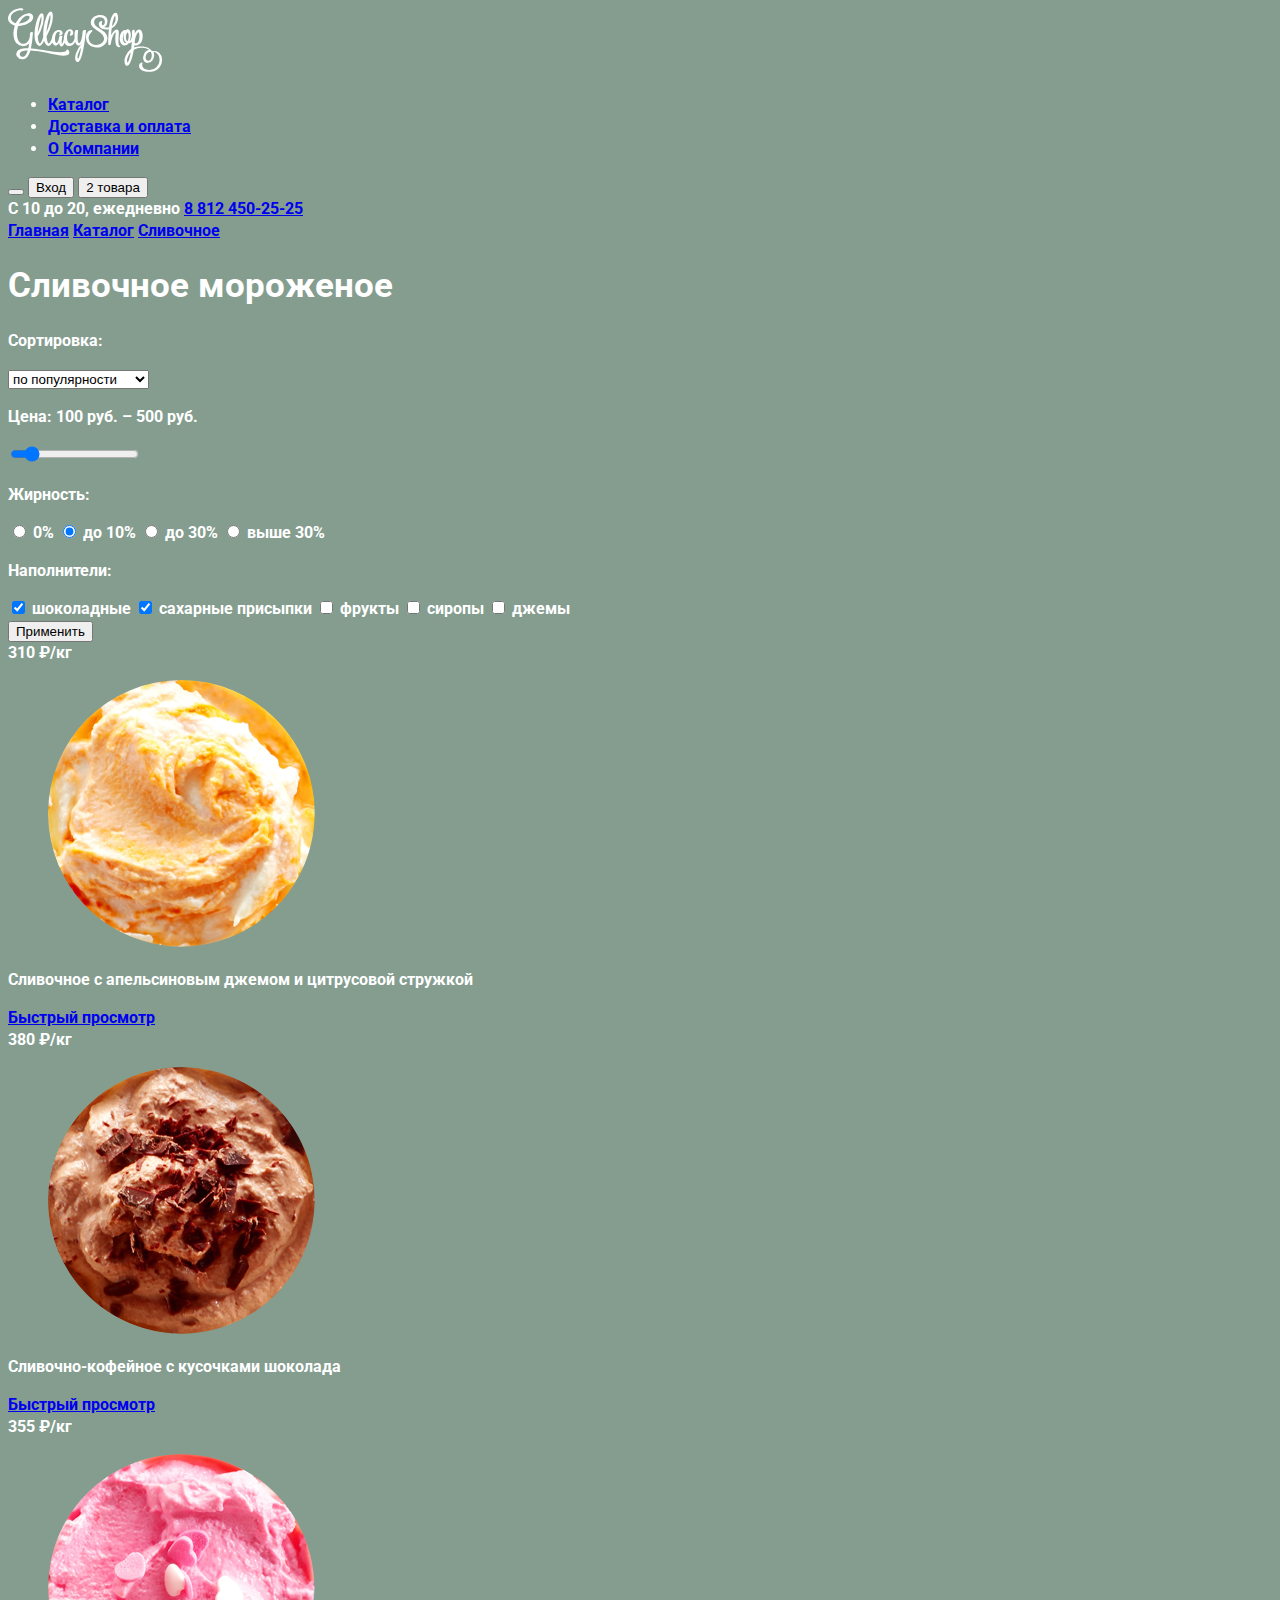
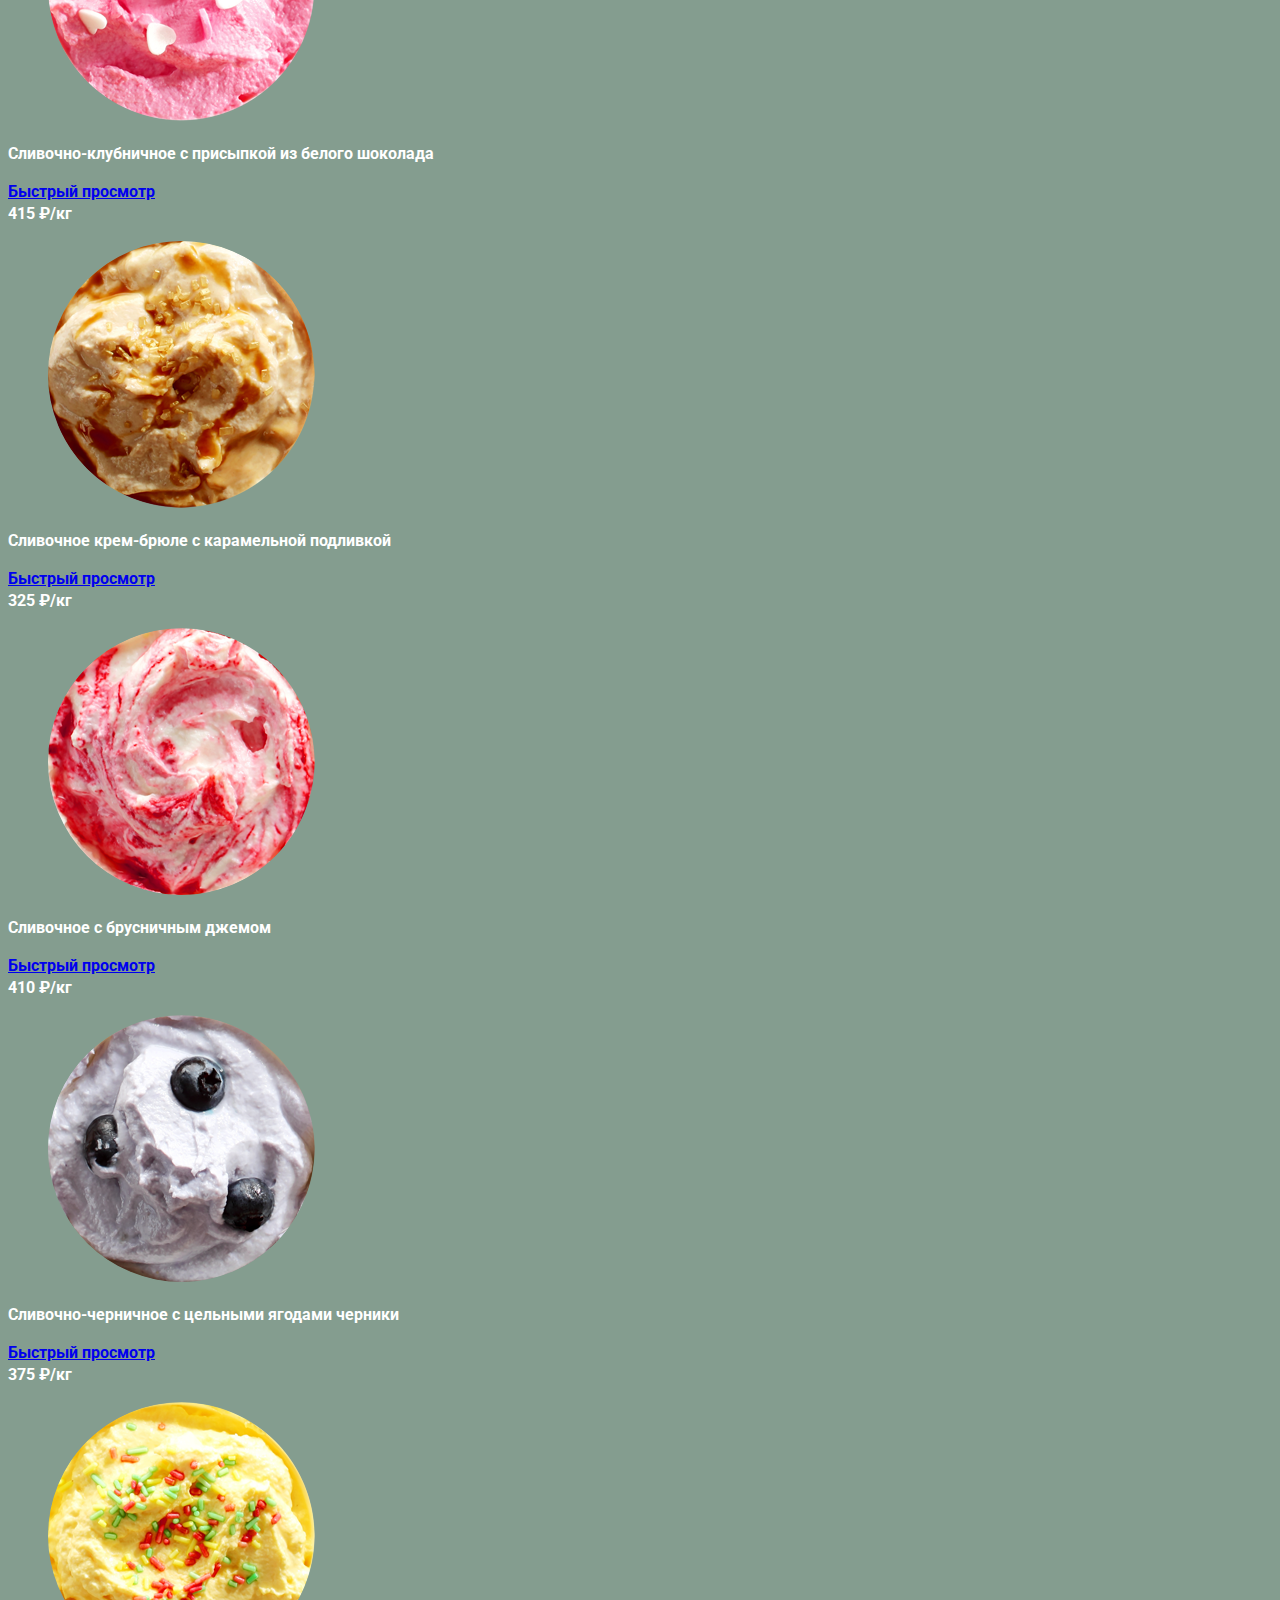
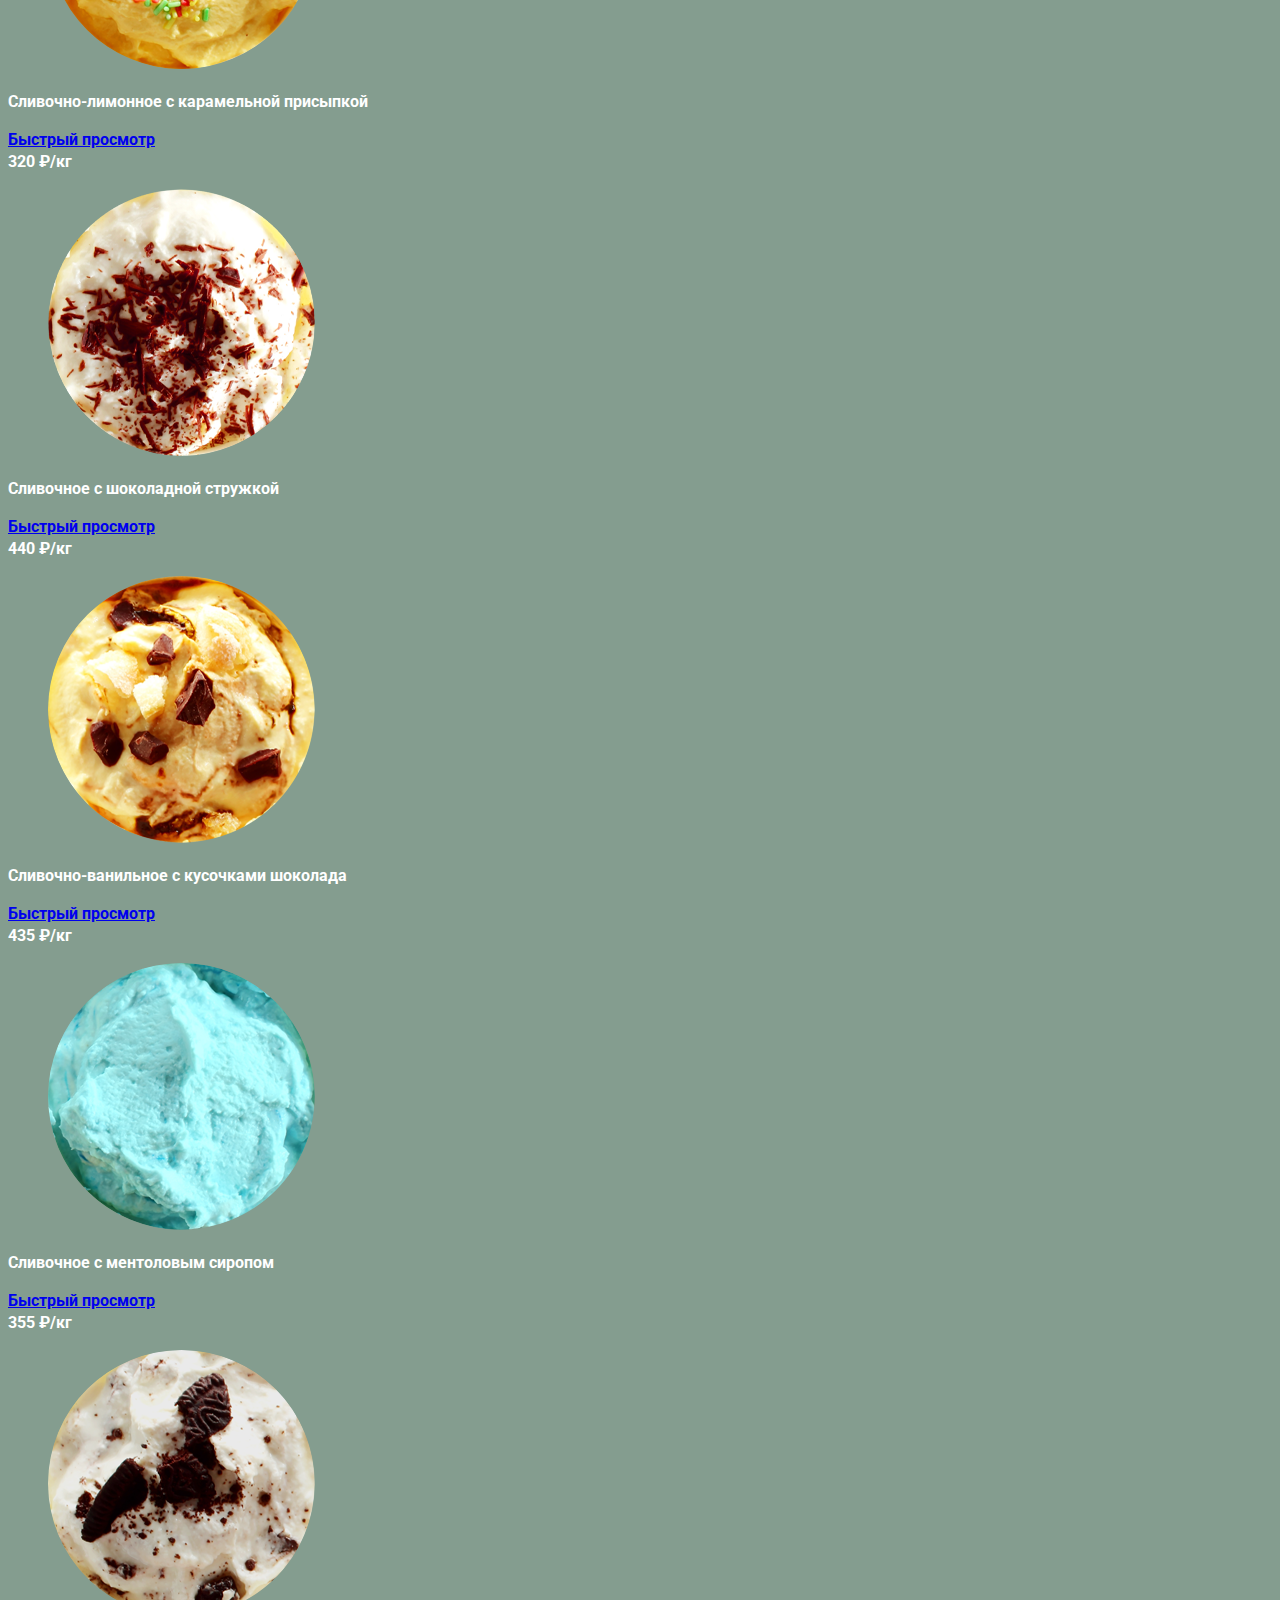
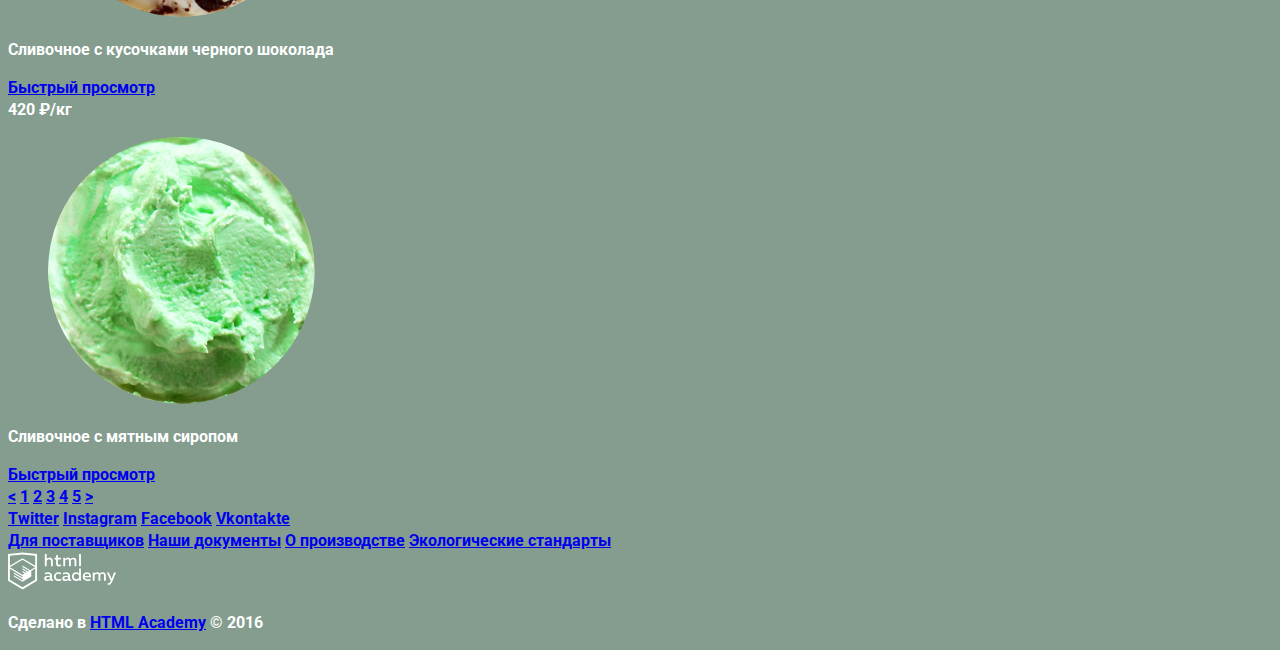
==== catalog.html @ aae06835 "jpg заменен на png." ====
<!DOCTYPE html>
<html lang="ru">
  <head>
    <meta charset="utf-8">
    <title>Сливочное Мороженое - Каталог - Магазин «Глэйси»</title>
    <link href="https://fonts.googleapis.com/css?family=Roboto:400,500,700" rel="stylesheet" type="text/css">
    <link href="css/style.css" rel="stylesheet" type="text/css">
  </head>
  <body>
  <!-- Все стили прописаны только для лучшего восприятия
    ↓ Шапка ↓ -->
    <header class="page-header">
      <div class="container">
        <div class="page-header-logo">
          <a href="index.html" title="Магазин «Глэйси»">
            <img src="img/header-logo.svg" alt="" width="154" height="64">
          </a>
        </div>
        <nav class="page-header-navigation">
          <ul>
            <li>
              <a href="#">Каталог</a>
              
              <ul class="page-header-sub-nav" style="display: none">
                <li class="new-items">
                  <a href="#">Новинки</a>
                </li>
                <li>
                  <a href="catalog.html">Сливочное</a>
                </li>
                <li>
                  <a href="#">Щербеты</a>
                </li>
                <li>
                  <a href="#">Фруктовый лед</a>
                </li>
                <li>
                  <a href="#">Мелорин</a>
                </li>
              </ul>
              
            </li>
            <li>
              <a href="#">Доставка и оплата</a>
            </li>
            <li>
              <a href="#">О Компании</a>
            </li>
          </ul>
        </nav>
        <div class="page-header-user">
          <button class="search" type="button"></button>
          <button class="login" type="button">Вход</button>
          <button class="shopping-cart" type="button">2 товара</button>
          <div class="search-box" style="display: none">
            <input type="search" name="search" placeholder="Что ищем?">
          </div>
          <div class="login-box" style="display: none">
            <form action="https://echo.htmlacademy.ru" method="post">
              <input type="email" name="email-login" placeholder="Электронная почта">
              <input type="password" name="password-login" placeholder="Пароль">
              <button class="button" type="submit">Войти</button>
              <div class="forgot">
                <a href="#">Забыли пароль?</a>
                <a href="#">Новая регистрация</a>
              </div>
            </form>
          </div>
          <!--<div class="shopping-cart-box">
            <table class="shopping-cart-list">
              <tr class="shopping-cart-row">
                <td class="column-product-delete"><button class="product-delete" type="button"></button></td>
                <td class="column-product-photo"><img src="img/shopping-cart-product-photo-1.jpg" alt="" width="33" height="33" style="border-radius: 50%"></td>
                <td class="column-product-title">Пломбир с апельсиновым джемом</td>
                <td class="column-product-set">1,5 кг х <span>200 руб.</span></td>
                <td class="column-product-cost">300 руб.</td>
              </tr>
              <tr class="shopping-cart-row">
                <td class="column-product-delete"><button class="product-delete" type="button"></button></td>
                <td class="column-product-photo"><img src="img/shopping-cart-product-photo-2.jpg" alt="" width="33" height="33" style="border-radius: 50%"></td>
                <td class="column-product-title">Клубничный пломбир с присыпкой из белого шоколада</td>
                <td class="column-product-set">1,5 кг х <span>300 руб.</span></td>
                <td class="column-product-cost">450 руб.</td>
              </tr>
            </table>
            <hr>
            <div class="purchase">
              <span class="total-cost">Итого: 750 руб.</span>
              <button class="button" type="button">Оформить заказ</button>
            </div>
          </div>-->
        </div>
        <div class="page-header-info">
          <span class="info-time">С 10 до 20, ежедневно</span>
          <a class="info-phone" href="tel:8 812 450-25-25">8 812 450-25-25</a>
        </div>
      </div>
    </header>
    <!-- Основное содержание -->
    <main class="container">
      <div class="breadcrumbs">
        <a href="index.html">Главная</a>
        <a href="#">Каталог</a>
        <a class="current" href="#">Сливочное</a>
      </div>
      <h1 class="page-title">Сливочное мороженое</h1>
      <!-- Блок фильтров -->
      <div class="filters">
        <form class="filters-form" action="https://echo.htmlacademy.ru" method="post">
          <div class="filter-sort">
            <p>Сортировка:</p>
            <select name="filter-sort">
              <option value="popularity">по популярности</option>
              <option value="to-high-cost">сначала недорогие</option>
              <option value="to-low-cost">сначала дорогие</option>
              <option value="fat">по жирности</option>
            </select>
          </div>
          <div class="filter-cost">
            <p>Цена: 100 руб. – 500 руб.</p>
            <input type="range" name="filter-cost" min="0" max="800" step="5" value="100">
          </div>
          <div class="filter-fat">
            <p>Жирность:</p>
            <div class="filter-fat-content">
              <div class="filter-col">
                <input type="radio" name="filter-fat" value="0" id="radio-1">
                <label for="radio-1">0%</label>
              </div>
              <div class="filter-col">
                <input type="radio" name="filter-fat" value="less10" id="radio-2" checked>
                <label for="radio-2">до 10%</label>
              </div>
              <div class="filter-col">
                <input type="radio" name="filter-fat" value="less30" id="radio-3">
                <label for="radio-3">до 30%</label>
              </div>
              <div class="filter-col">
                <input type="radio" name="filter-fat" value="over30" id="radio-4">
                <label for="radio-4">выше 30%</label>
              </div>
            </div>
          </div>
          <div class="filter-filling">
            <p>Наполнители:</p>
            <div class="filter-filling-content">
              <div class="filter-col">
                <input type="checkbox" name="chocolate" id="checkbox-1" checked>
                <label for="checkbox-1">шоколадные</label>
              </div>
              <div class="filter-col">
                <input type="checkbox" name="sugar-powder" id="checkbox-2" checked>
                <label for="checkbox-2">сахарные присыпки</label>
              </div>
              <div class="filter-col">
                <input type="checkbox" name="fruits" id="checkbox-3">
                <label for="checkbox-3">фрукты</label>
              </div>
              <div class="filter-col">
                <input type="checkbox" name="syrups" id="checkbox-4">
                <label for="checkbox-4">сиропы</label>
              </div>
              <div class="filter-col">
                <input type="checkbox" name="jams" id="checkbox-5">
                <label for="checkbox-5">джемы</label>
              </div>
            </div>            
          </div>
          <button class="apply" type="submit">Применить</button>
        </form>
      </div>
      <!-- Содержание каталога -->
      <div class="catalog">
        <div class="catalog-item">
          <div class="cost">
            <span>310 &#8381;</span>/кг
          </div>
          <figure class="catalog-item-photo">
            <img src="img/catalog-item-photo-1.png" alt="" width="267" height="267" style="border-radius: 50%">
          </figure>
          <p class="catalog-item-description">Сливочное с апельсиновым джемом и цитрусовой стружкой</p>
          <a class="button" href="#">Быстрый просмотр</a> <!-- Под вопросом -->
        </div>
        
        <div class="catalog-item">
          <div class="cost">
            <span>380 &#8381;</span>/кг
          </div>
          <figure class="catalog-item-photo">
            <img src="img/catalog-item-photo-2.png" alt="" width="267" height="267" style="border-radius: 50%">
          </figure>
          <p class="catalog-item-description">Сливочно-кофейное с кусочками шоколада</p>
          <a class="button" href="#">Быстрый просмотр</a>
        </div>
        
        <div class="catalog-item">
          <div class="cost">
            <span>355 &#8381;</span>/кг
          </div>
          <figure class="catalog-item-photo">
            <img src="img/catalog-item-photo-3.png" alt="" width="267" height="267" style="border-radius: 50%">
          </figure>
          <p class="catalog-item-description">Сливочно-клубничное с присыпкой из белого шоколада</p>
          <a class="button" href="#">Быстрый просмотр</a>
        </div>
        
        <div class="catalog-item">
          <div class="cost">
            <span>415 &#8381;</span>/кг
          </div>
          <figure class="catalog-item-photo">
            <img src="img/catalog-item-photo-4.png" alt="" width="267" height="267" style="border-radius: 50%">
          </figure>
          <p class="catalog-item-description">Сливочное крем-брюле с карамельной подливкой</p>
          <a class="button" href="#">Быстрый просмотр</a>
        </div>
        
        <div class="catalog-item">
          <div class="cost">
            <span>325 &#8381;</span>/кг
          </div>
          <figure class="catalog-item-photo">
            <img src="img/catalog-item-photo-5.png" alt="" width="267" height="267" style="border-radius: 50%">
          </figure>
          <p class="catalog-item-description">Сливочное с брусничным джемом</p>
          <a class="button" href="#">Быстрый просмотр</a>
        </div>
        
        <div class="catalog-item">
          <div class="cost">
            <span>410 &#8381;</span>/кг
          </div>
          <figure class="catalog-item-photo">
            <img src="img/catalog-item-photo-6.png" alt="" width="267" height="267" style="border-radius: 50%">
          </figure>
          <p class="catalog-item-description">Сливочно-черничное с цельными ягодами черники</p>
          <a class="button" href="#">Быстрый просмотр</a>
        </div>
        
        <div class="catalog-item">
          <div class="cost">
            <span>375 &#8381;</span>/кг
          </div>
          <figure class="catalog-item-photo">
            <img src="img/catalog-item-photo-7.png" alt="" width="267" height="267" style="border-radius: 50%">
          </figure>
          <p class="catalog-item-description">Сливочно-лимонное с карамельной присыпкой</p>
          <a class="button" href="#">Быстрый просмотр</a>
        </div>
        
        <div class="catalog-item">
          <div class="cost">
            <span>320 &#8381;</span>/кг
          </div>
          <figure class="catalog-item-photo">
            <img src="img/catalog-item-photo-8.png" alt="" width="267" height="267" style="border-radius: 50%">
          </figure>
          <p class="catalog-item-description">Сливочное с шоколадной стружкой</p>
          <a class="button" href="#">Быстрый просмотр</a>
        </div>
        
        <div class="catalog-item">
          <div class="cost">
            <span>440 &#8381;</span>/кг
          </div>
          <figure class="catalog-item-photo">
            <img src="img/catalog-item-photo-9.png" alt="" width="267" height="267" style="border-radius: 50%">
          </figure>
          <p class="catalog-item-description">Сливочно-ванильное с кусочками шоколада</p>
          <a class="button" href="#">Быстрый просмотр</a>
        </div>
        
        <div class="catalog-item">
          <div class="cost">
            <span>435 &#8381;</span>/кг
          </div>
          <figure class="catalog-item-photo">
            <img src="img/catalog-item-photo-10.png" alt="" width="267" height="267" style="border-radius: 50%">
          </figure>
          <p class="catalog-item-description">Сливочноe с ментоловым сиропом</p>
          <a class="button" href="#">Быстрый просмотр</a>
        </div>
        
        <div class="catalog-item">
          <div class="cost">
            <span>355 &#8381;</span>/кг
          </div>
          <figure class="catalog-item-photo">
            <img src="img/catalog-item-photo-11.png" alt="" width="267" height="267" style="border-radius: 50%">
          </figure>
          <p class="catalog-item-description">Сливочное с кусочками черного шоколада</p>
          <a class="button" href="#">Быстрый просмотр</a>
        </div>
        
        <div class="catalog-item">
          <div class="cost">
            <span>420 &#8381;</span>/кг
          </div>
          <figure class="catalog-item-photo">
            <img src="img/catalog-item-photo-12.png" alt="" width="267" height="267" style="border-radius: 50%">
          </figure>
          <p class="catalog-item-description">Сливочное с мятным сиропом</p>
          <a class="button" href="#">Быстрый просмотр</a>
        </div>
        <div class="catalog-pagination">
          <a class="previous" href="#">&lt;</a>
          <a class="current" href="#">1</a>
          <a href="#">2</a>
          <a href="#">3</a>
          <a href="#">4</a>
          <a href="#">5</a>
          <a class="next" href="#">&gt;</a>
        </div>
      </div>
    </main>
    <!-- Подвал -->
    <footer class="page-footer">
      <div class="container">
        <div class="page-footer-social">
          <a class="social-button social-button-tw" href="#" title="Мы в Твитер">Twitter</a>
          <a class="social-button social-button-inst" href="#" title="Мы в Инстаграм">Instagram</a>
          <a class="social-button social-button-fb" href="#" title="Мы в Фейсбук">Facebook</a>
          <a class="social-button social-button-vk" href="#" title="Мы в Вконтакте">Vkontakte</a>
        </div>
        <div class="page-footer-menu">
          <a href="#">Для поставщиков</a>
          <a href="#">Наши документы</a>
          <a href="#">О производстве</a>
          <a href="#">Экологические стандарты</a>
        </div>
        <div class="page-footer-copyright">
          <div class="page-footer-logo">
            <a href="https://htmlacademy.ru/">
              <img src="img/footer-logo.svg" alt="HTML Academy" width="108" height="38">
            </a>
          </div>
          <p>Сделано в <a href="https://htmlacademy.ru/">HTML Academy</a> &copy; 2016</p>
        </div>
      </div>
    </footer>
  </body>
</html>
---- css/style.css ----
/* 
  #849d8f - цвет 1-го фона
  #8996a6 - цвет 2-го фона
  #9d8b84 - цвет 3-го фона
*/
body {
  font-family: "Roboto", "Tahoma", sans-serif;
  font-size: 16px;
  line-height: 22px;
  font-weight: 700;
  color: #ffffff;
  background: #849d8f;
}

h1 {
  font-size: 35px;
  line-height: 41px;
}

h2 {
  font-size: 35px;
  line-height: 41px;
}

.filters .filter-col {
  display: inline-block;
}



/*.shopping-cart-box {
  background: #f8f7f4;
  color: #323232;
}

.shopping-cart-list {
  border-collapse: collapse;
}

.product-delete {
  width: 11px;
  height: 11px;
  background: url("../img/icon-delete.svg") no-repeat 50% 50%;
  border: none;
  cursor: pointer;
}

.product-delete:focus,
.product-delete:active {
  outline: none;
}*/
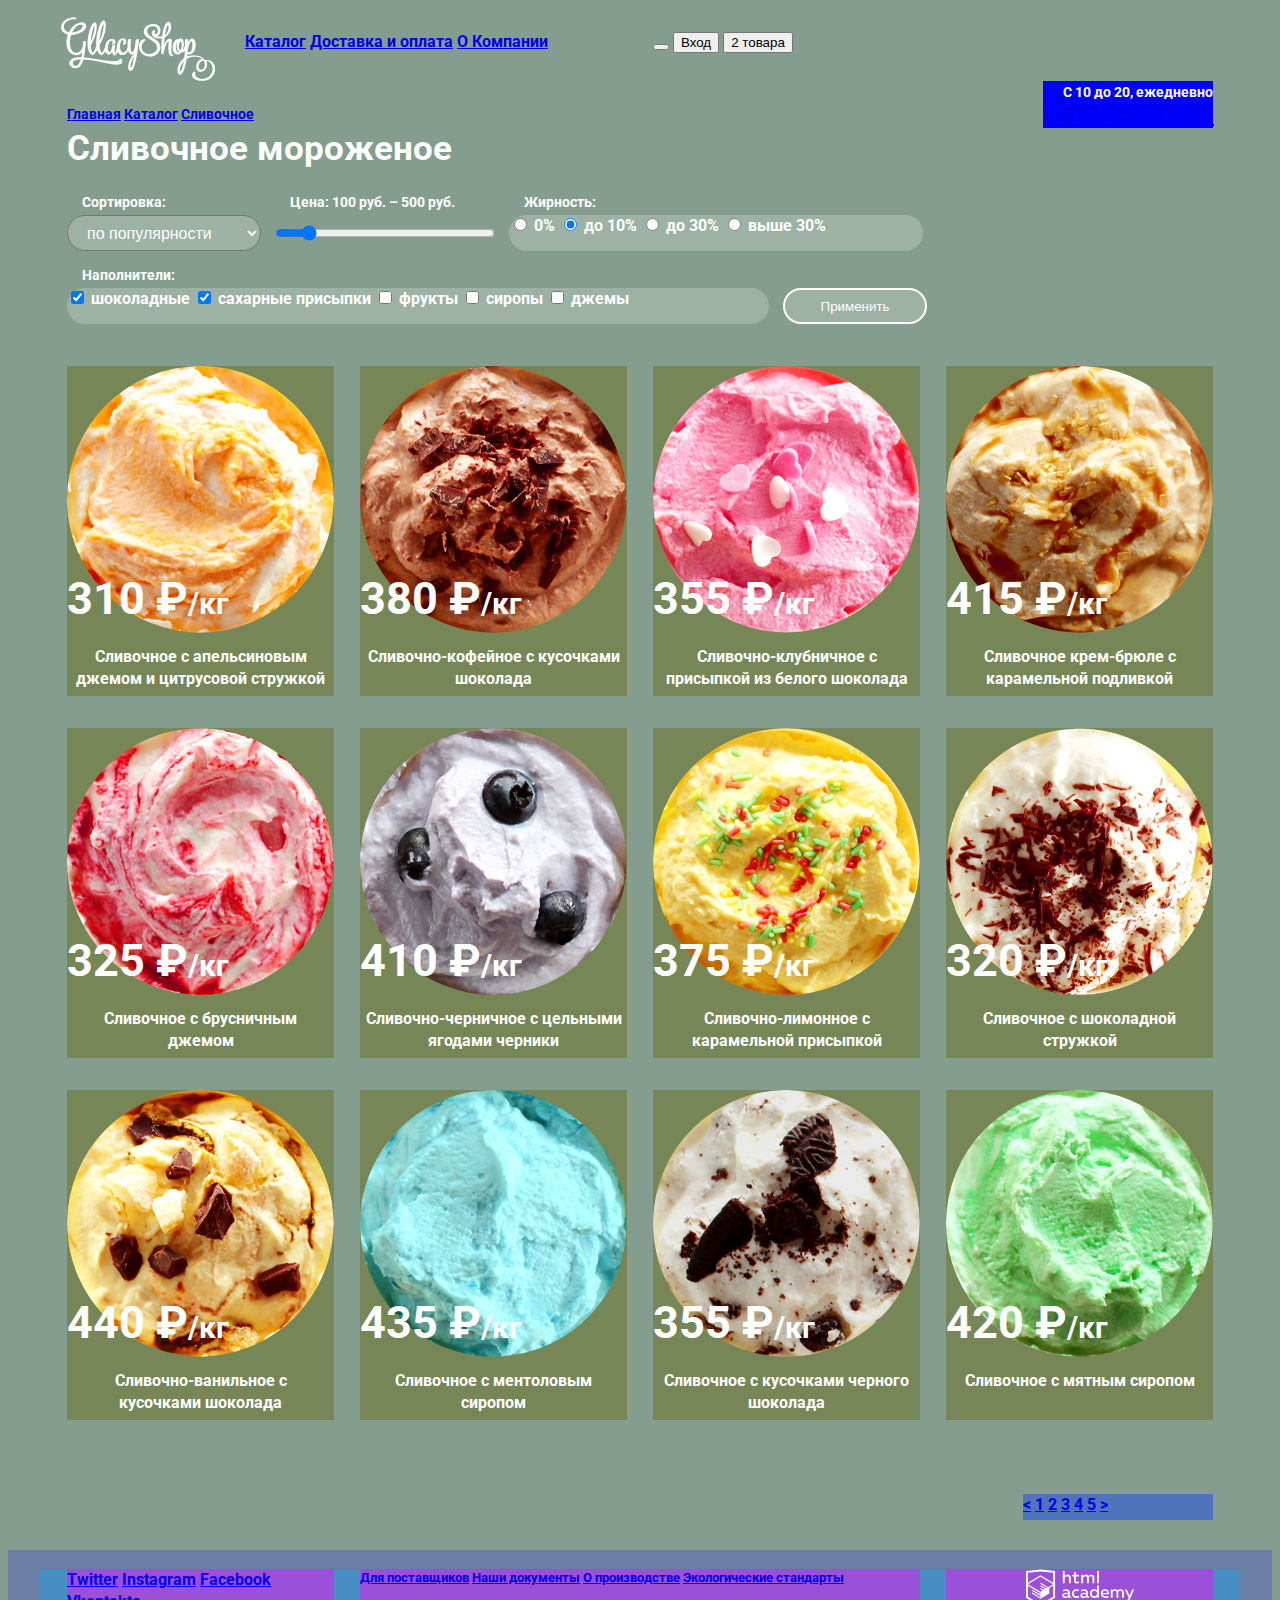
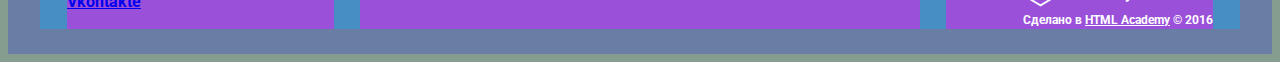
==== commit 7a804fa0: "3-е задание" ====
--- a/catalog.html
+++ b/catalog.html
@@ -11,13 +11,13 @@
     ↓ Шапка ↓ -->
     <header class="page-header">
       <div class="container">
-        <div class="page-header-logo">
-          <a href="index.html" title="Магазин «Глэйси»">
-            <img src="img/header-logo.svg" alt="" width="154" height="64">
-          </a>
-        </div>
         <nav class="page-header-navigation">
-          <ul>
+          <div class="page-header-logo">
+            <a href="index.html" title="Магазин «Глэйси»">
+              <img src="img/header-logo.svg" alt="" width="154" height="64">
+            </a>
+          </div>
+          <ul class="navigation-list">
             <li>
               <a href="#">Каталог</a>
               
@@ -94,15 +94,20 @@
           <span class="info-time">С 10 до 20, ежедневно</span>
           <a class="info-phone" href="tel:8 812 450-25-25">8 812 450-25-25</a>
         </div>
+        <div class="breadcrumbs">
+          <a href="index.html">Главная</a>
+          <a href="#">Каталог</a>
+          <a class="current" href="#">Сливочное</a>
+        </div>
       </div>
     </header>
     <!-- Основное содержание -->
     <main class="container">
-      <div class="breadcrumbs">
+      <!--<div class="breadcrumbs">
         <a href="index.html">Главная</a>
         <a href="#">Каталог</a>
         <a class="current" href="#">Сливочное</a>
-      </div>
+      </div>-->
       <h1 class="page-title">Сливочное мороженое</h1>
       <!-- Блок фильтров -->
       <div class="filters">
@@ -166,7 +171,9 @@
               </div>
             </div>            
           </div>
-          <button class="apply" type="submit">Применить</button>
+          <div class="apply">
+            <button class="button" type="submit">Применить</button>
+          </div>
         </form>
       </div>
       <!-- Содержание каталога -->
@@ -302,6 +309,7 @@
           <p class="catalog-item-description">Сливочное с мятным сиропом</p>
           <a class="button" href="#">Быстрый просмотр</a>
         </div>
+        
         <div class="catalog-pagination">
           <a class="previous" href="#">&lt;</a>
           <a class="current" href="#">1</a>
--- a/css/style.css
+++ b/css/style.css
@@ -3,6 +3,16 @@
   #8996a6 - цвет 2-го фона
   #9d8b84 - цвет 3-го фона
 */
+
+*:active,
+*:focus {
+  outline: none;
+}
+
+p, h1, h2 {
+  margin: 0;
+}
+
 body {
   font-family: "Roboto", "Tahoma", sans-serif;
   font-size: 16px;
@@ -26,7 +36,676 @@
   display: inline-block;
 }
 
-
+.container {
+  width: 1146px;
+  padding: 0 27px;
+  margin: 0 auto;
+}
+
+.container::after {
+  content: "";
+  display: table;
+  clear: both;
+}
+
+/*  //////////
+  ↓ HEADER ↓  
+//////////  */
+
+.page-header {
+  padding-top: 23px;
+  
+/*  background: rgba(190, 255, 5, 0.4);*/
+}
+
+.page-header .container {
+/*  background: rgba(255, 207, 5, 0.4);*/
+}
+
+.page-header-navigation {
+  float: left;
+  width: 560px;
+  
+/*  background: rgba(255, 144, 5, 0.4);*/
+}
+
+.page-header-user {
+  float: right;
+  width: 560px;
+  min-height: 50px;
+  
+/*  background: rgba(255, 144, 5, 0.4);*/
+}
+
+.navigation-list {
+  float: left;
+  width: 382px;
+  min-height: 50px;  
+  margin: 0;
+  padding: 0;
+  
+  list-style: none;  
+/*  background: rgba(255, 93, 5, 0.4);*/
+}
+
+.navigation-list li {
+  display: inline-block;
+}
+
+.page-header-logo {
+  position: relative;
+  float: left;
+  width: 148px;
+  min-height: 50px;  
+  margin-right: 30px;
+  
+/*  background: rgba(255, 93, 5, 0.4);*/
+}
+
+.page-header-logo img {
+  position: absolute;
+  top: -14px;
+  left: -6px;
+}
+
+.page-header-info {
+  float: right;
+  width: 170px;
+  
+  text-align: right;
+  
+  background: blue;
+}
+
+.page-header-info .info-time {
+  font-size: 14px;
+  line-height: 16px;
+}
+
+.page-header-info .info-phone {
+  font-size: 22px;
+  line-height: 24px;
+  white-space: nowrap;
+}
+
+.breadcrumbs {
+  float: left;
+  width: 230px;
+  margin-top: 25px;
+  
+  font-size: 14px;
+  line-height: 16px;
+  
+/*  background: rgba(0, 255, 0, 0.3);*/
+}
+
+/* ↓ слайдер ↓ */
+
+.slider {
+  position: relative;
+  float: left;  
+  width: 910px;
+  height: 590px;  
+  margin: 10px 0 -30px;
+  
+/*  background: rgba(255, 0, 0, 0.5);*/
+}
+
+.slider-slide {
+  position: relative;
+  float: left;  
+  width: 670px;  
+  height: 590px;
+  
+/*  background: rgba(0, 0, 255, 0.5);*/
+}
+
+.slider-slide .promo-photo {
+  text-align: center;
+}
+
+.slider-slides {
+  width: 2010px;
+  height: 590px;
+}
+
+.slider-inner {
+  width: 670px;
+  /*margin: 0 auto;*/
+  margin-left: auto;
+  overflow: hidden;
+}
+
+.slider-slide:last-child .promo-text {
+  left: 10px;
+  width: 650px;
+}
+
+.slider-slide:nth-child(2) .promo-text {
+  left: 10px;
+}
+
+.promo-photo img {
+}
+
+.promo-text {
+  position: absolute;
+  top: 310px;
+  margin: auto;
+  width: 670px;
+  
+  font-size: 60px;
+  line-height: 60px;
+  text-align: center;
+}
+
+.promo-text p {
+  margin: 0;
+  
+  color: #ffffff;
+  text-align: center;
+}
+
+.slider input[type="radio"] {
+  display: none;
+}
+
+.slider-controls {
+  font-size: 0px;
+  line-height: 0;
+}
+
+.slider-controls label {
+  display: inline-block;
+  width: 17px;
+  height: 17px;
+  margin-right: 8px;
+  
+  line-height: 0px;
+  
+  border-radius: 50%;
+  background: transparent;
+  border: 2px solid #ffffff;
+  cursor: pointer;
+}
+
+.slider-controls label:hover {
+  background: #b2c1b7;
+}
+
+#radio-1:checked ~ .slider-controls label[for="radio-1"],
+#radio-2:checked ~ .slider-controls label[for="radio-2"],
+#radio-3:checked ~ .slider-controls label[for="radio-3"] {
+  background: #ffffff;
+}
+
+#radio-1:checked ~ .slider-inner .slider-slides {
+  transform: translate(0px);
+}
+
+#radio-2:checked ~ .slider-inner .slider-slides {
+  transform: translate(-670px);
+}
+
+#radio-3:checked ~ .slider-inner .slider-slides {
+  transform: translate(-1340px);
+}
+
+.slider-controls {
+  position: absolute;
+  top: 480px;
+}
+
+.slider .button {
+  display: block;
+  box-sizing: border-box;
+  position: relative;
+  top: -130px;
+  left: 433px;
+  width: 280px;
+  height: 64px;  
+  padding-top: 8px;
+  
+  font-size: 32px;
+  line-height: 44px;
+  text-align: center;
+  
+  border-radius: 50px;
+  text-shadow: 0px 2px 5px #a0200b;
+  text-decoration: none;
+  color: #ffffff;
+  background-image: linear-gradient(to top, #e74a35, #f26843);
+  box-shadow: 0px 2px rgba(172, 16, 0, 0.64);
+}
+
+/* ↑ слайдер ↑ */
+
+
+/*  ////////  */
+
+
+/*  //////////
+   ↓ MAIN ↓  
+//////////  */
+
+main.container {
+/*  background: rgba(255, 255, 0, 0.3);*/
+}
+
+/*  ////////  */
+
+.page-title {
+  margin: 0;
+  margin-bottom: 25px;
+  
+/*  background: rgba(216, 10, 197, 0.4);*/
+}
+
+.filters {
+  width: 879px;
+  min-height: 140px;
+  margin-bottom: 32px;
+  
+/*  background: rgba(255, 10, 0, 0.3);*/
+}
+.filters p {
+  font-size: 14px;
+  line-height: 16px;
+  margin-bottom: 5px;
+  margin-left: 15px;
+}
+
+.filters-form {
+/*  background: rgba(0, 50, 0, 0.5);*/
+}
+
+.filters-form > div {
+  display: inline-block;
+  vertical-align: top;
+  margin-bottom: 10px;
+  margin-right: 10px;
+}
+
+.filter-sort select {
+  box-sizing: border-box;
+  width: 194px;
+  height: 36px;
+  padding-left: 15px;
+  
+  font-size: 16px;
+  line-height: 18px;
+  
+  border-radius: 20px;
+  background: #9db1a5;
+  color: #ffffff;
+}
+
+.filter-cost input {
+  width: 220px;
+  height: 36px;
+  margin: 0;
+  
+  border-radius: 20px;
+  background: #9db1a5;  
+}
+
+.filter-fat-content {
+  width: 414px;
+  height: 36px;
+  
+  border-radius: 20px;
+  background: #9db1a5;  
+}
+
+.filter-filling-content {
+  width: 702px;
+  height: 36px;
+  
+  border-radius: 20px;
+  background: #9db1a5;  
+  
+}
+
+.filters .button {
+  display: inline-block;
+  width: 144px;
+  height: 36px;
+  padding: 0px;
+  
+  border: 2px solid #ffffff;
+  border-radius: 20px;
+  color: #ffffff;
+  background: #9db1a5;  
+}
+
+.filters .button:hover {
+  background: #fbfcfb;
+  color: #323232;
+  cursor: pointer;
+}
+
+.filters .apply {
+  vertical-align: bottom;  
+}
+
+.catalog {
+/*  background: rgba(255, 10, 0, 0.3);*/
+}
+
+.catalog::after {
+  content: "";
+  display: table;
+  clear: both;
+}
+
+.catalog-item {
+  position: relative;
+  float: left;
+  width: 267px;
+  min-height: 330px;
+  margin-right: 26px;
+  margin-bottom: 32px;
+  
+  background: rgba(100, 100, 0, 0.4); 
+}
+
+.catalog-item:nth-child(4n + 4) {
+  margin-right: 0;
+}
+
+.catalog-item .cost {
+  position: absolute;
+  top: 210px;
+  
+  font-size: 30px;
+  line-height: 1em;
+}
+
+.cost span:first-child {
+  font-size: 45px;
+  line-height: 1em;
+}
+
+.catalog-item .button {
+  display: none;
+}
+
+.catalog-item-photo {
+  margin: 0;
+}
+
+.catalog-item-description {
+  width: 257px;
+  margin: 7px auto 0;
+  
+  text-align: center;
+}
+
+.catalog-pagination {
+  float: right;
+  clear: left;
+  width: 190px;
+  height: 26px;
+  margin-top: 42px;
+  margin-bottom: 30px;
+  
+  background: rgba(0, 56, 255, 0.4); 
+}
+
+/*  ////////  */
+
+.banners {
+  margin-bottom: 38px;
+  background: rgba(0, 197, 255, 0.4);
+}
+
+.banners::after {
+  content: "";
+  display: table;
+  clear: both;
+}
+
+.banners-left {
+  float: left;
+  width: 560px;
+  min-height: 235px;
+  
+  border-radius: 15px;
+  background: url("../img/banner-left-bg.jpg") no-repeat;
+  background-size: 560px 235px;
+}
+
+.banners-right {
+  float: right;
+  width: 560px;
+  min-height: 235px;
+  
+  border-radius: 15px;
+  background: url("../img/banner-right-bg.jpg") no-repeat;
+  background-size: 560px 235px;
+  /*background: rgba(124, 0, 255, 0.4);*/
+}
+
+.catalog-item .hit {
+  position: absolute;
+  top: 0px;
+  left: 0px;
+}
+
+.dignity {
+  box-sizing: border-box;
+  width: 1146px;
+  min-height: 306px;
+  padding: 24px 20px;
+  margin-bottom: 40px;
+  
+  border-radius: 12px;
+  color: #323232;
+  background: url("../img/dignity-bg.jpg");
+}
+
+.dignity::after {
+  content: "";
+  display: table;
+  clear: both;
+}
+
+.dignity-title {
+  font-size: 24px;
+  line-height: 30px;
+}
+
+.dignity-left {
+  float: left;
+  width: 539px;
+  min-height: 80px;
+  
+  font-weight: 400;
+}
+
+.dignity-right {
+  float: right;
+  width: 539px;
+  min-height: 80px;
+  
+  font-weight: 400;
+}
+
+.dignity-description {
+  position: relative;
+  margin-top: 22px;
+  padding-left: 57px;
+}
+
+.dignity-description::before {
+  content: "";
+  position: absolute;
+  top: -12px;
+  left: 0px;
+  width: 49px;
+  height: 49px;
+}
+
+.dignity-left .dignity-description:first-child::before {
+  background: url("../img/icon-ice-cream.svg") no-repeat;
+}
+
+.dignity-left .dignity-description:last-child::before {
+  background: url("../img/icon-leaf.svg") no-repeat;
+}
+
+.dignity-right .dignity-description:first-child::before {
+  background: url("../img/icon-cow.svg") no-repeat;
+}
+
+.dignity-right .dignity-description:last-child::before {
+  background: url("../img/icon-thermometer.svg") no-repeat;
+}
+
+.content {
+  margin-bottom: 40px;
+  
+  color: #000000;
+  background: rgba(0, 255, 56, 0.4);
+}
+
+.content::after {
+  content: "";
+  display: table;
+  clear: both;
+}
+
+.content-left {
+  float: left;
+  width: 560px;
+  min-height: 220px;
+  
+  border-radius: 15px;
+  background: url("../img/content-left-bg.jpg");
+}
+
+.content-left h2 {
+  font-size: 16px;
+  line-height: 22px;
+}
+
+.content-left a {
+  
+}
+
+.content-right {
+  float: right;
+  width: 560px;
+  min-height: 220px;
+  
+  border-radius: 15px;
+  background: url("../img/content-right-bg.png");
+}
+
+
+.location {
+  position: relative;
+  width: 1200px;
+  min-height: 430px;
+  margin-left: -27px;
+  
+  font-size: 0px;
+  line-height: 0px;
+  
+  background-color: blue;
+}
+
+.location-communication {
+  box-sizing: border-box;
+  position: absolute;
+  top: 63px;
+  right: 27px;
+  width: 302px;  
+  min-height: 305px;
+  padding: 31px 25px;
+  
+  font-size: 14px;
+  line-height: 20px;
+  font-weight: 400;
+  
+  color: #323232;  
+  border-radius: 15px;
+  background: #fefefe;
+}
+
+.location-communication p {
+  margin-bottom: 20px;
+}
+
+.location-communication b {
+  font-size: 18px;
+  line-height: 24px;
+}
+
+.location-communication a {
+  text-decoration: none;
+  color: #323232;
+}
+
+/*  //////////
+  ↓ FOOTER ↓  
+//////////  */
+
+.page-footer .container {
+  background: rgba(17, 167, 240, 0.4);
+}
+
+.page-footer {
+  padding-top: 19px;
+  padding-bottom: 25px;
+  
+  background: rgba(0, 0, 255, 0.2);
+}
+
+.page-footer-social {
+  float: left;
+  width: 267px;
+  min-height: 60px;
+  margin-right: 26px;
+  
+  background: rgba(238, 17, 240, 0.5);
+}
+
+.page-footer-menu {
+  float: left;
+  box-sizing: border-box;  
+  width: 560px;
+  min-height: 60px;
+  
+  font-size: 13px;
+  line-height: 18px;
+  
+  background: rgba(238, 17, 240, 0.5);
+}
+
+.page-footer-copyright {
+  float: right;
+  width: 267px;
+  min-height: 60px;
+  
+  font-size: 12px;
+  line-height: 18px;
+  
+  background: rgba(238, 17, 240, 0.5);
+}
+
+.page-footer-copyright .page-footer-logo {
+  height: 42px;
+  text-align: center;
+}
+
+.page-footer-copyright p {
+  text-align: right;
+}
+
+.page-footer-copyright a {
+  color: #ffffff;
+}
 
 /*.shopping-cart-box {
   background: #f8f7f4;
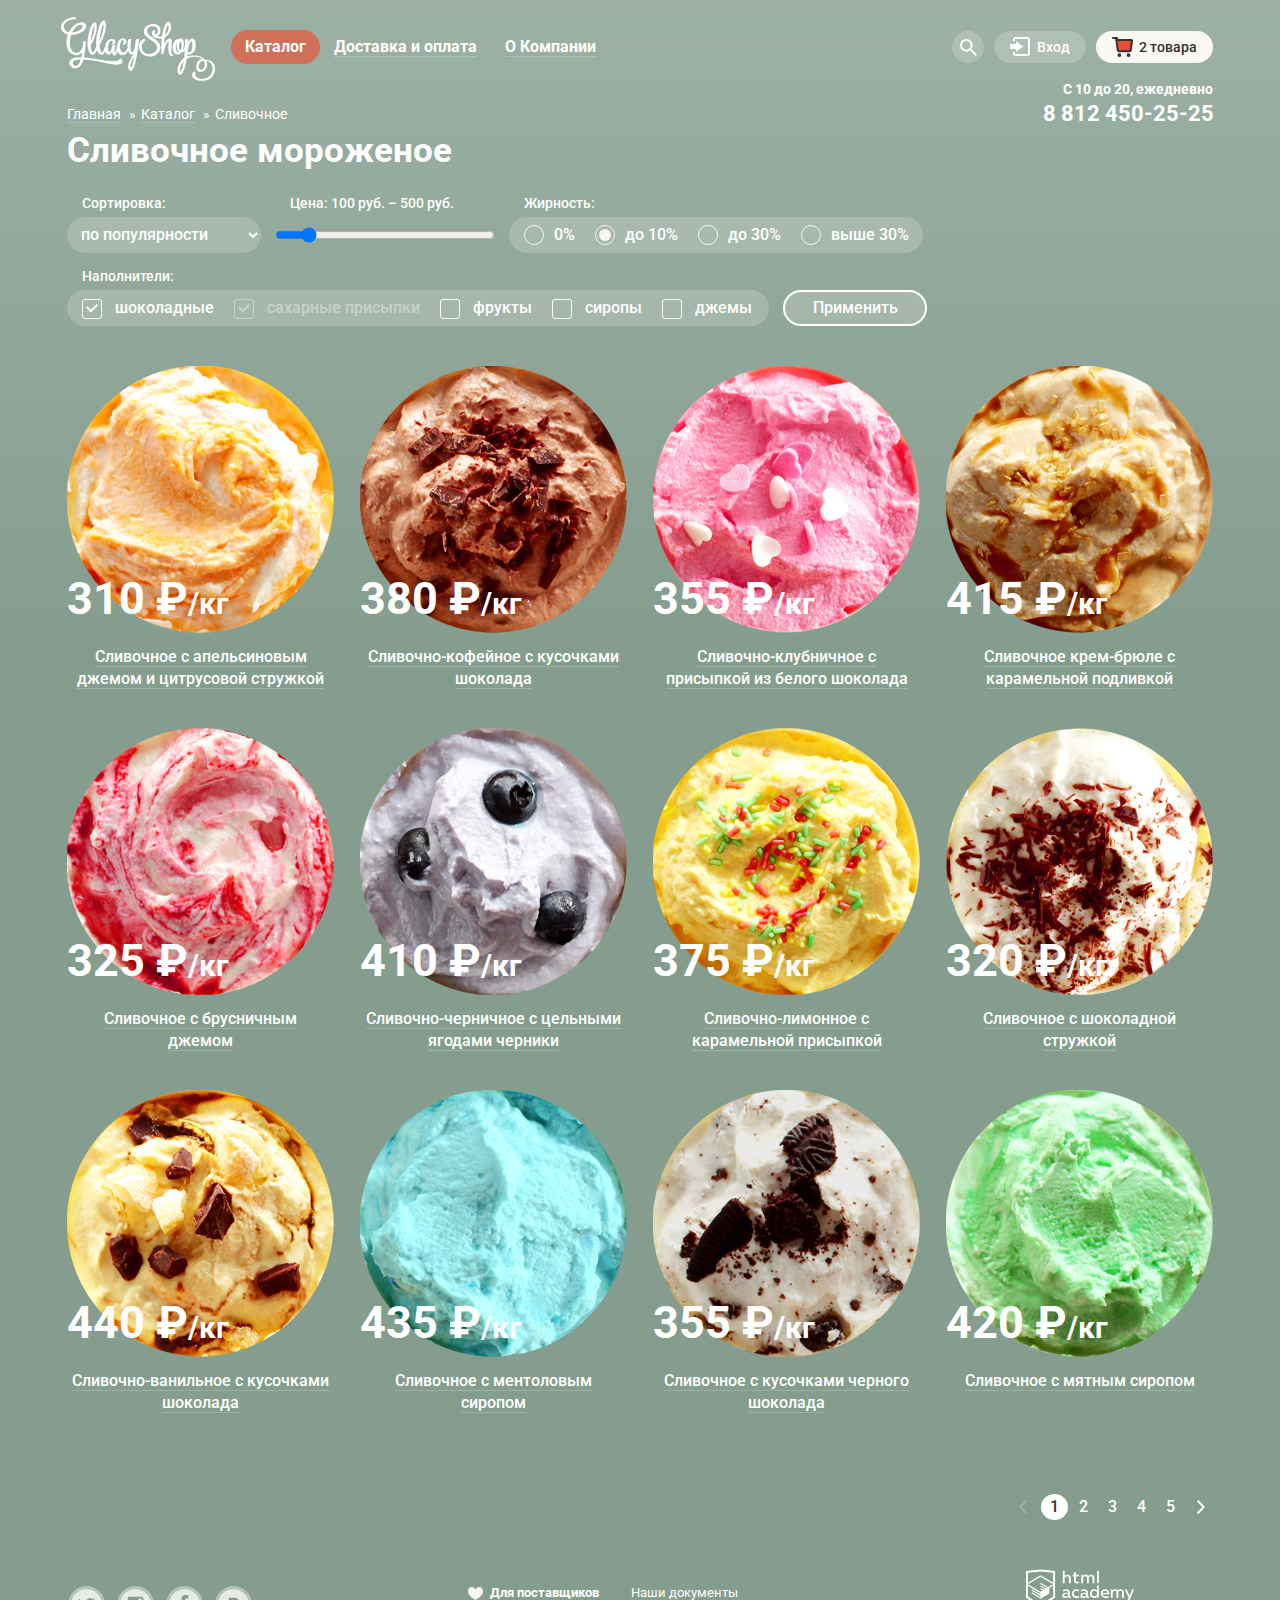
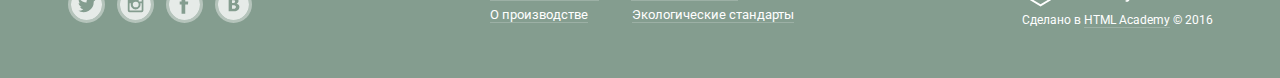
==== commit 89c298e3: "Добавлено много всего" ====
--- a/catalog.html
+++ b/catalog.html
@@ -3,92 +3,96 @@
   <head>
     <meta charset="utf-8">
     <title>Сливочное Мороженое - Каталог - Магазин «Глэйси»</title>
-    <link href="https://fonts.googleapis.com/css?family=Roboto:400,500,700" rel="stylesheet" type="text/css">
+    <link href="https://fonts.googleapis.com/css?family=Roboto:400,500,700&subset=cyrillic" rel="stylesheet" type="text/css">
+    <link href="css/normalize.css" rel="stylesheet" type="text/css">
     <link href="css/style.css" rel="stylesheet" type="text/css">
   </head>
   <body>
   <!-- Все стили прописаны только для лучшего восприятия
     ↓ Шапка ↓ -->
+    <div class="wrapper">
     <header class="page-header">
-      <div class="container">
+      <div class="container clearfix">
         <nav class="page-header-navigation">
           <div class="page-header-logo">
             <a href="index.html" title="Магазин «Глэйси»">
-              <img src="img/header-logo.svg" alt="" width="154" height="64">
+              <img src="img/header-logo.svg" alt="Gllacy Shop" width="154" height="64">
             </a>
           </div>
           <ul class="navigation-list">
-            <li>
+            <li class="list-item list-item-catalog current">
               <a href="#">Каталог</a>
               
-              <ul class="page-header-sub-nav" style="display: none">
-                <li class="new-items">
+              <ul class="page-header-sub-nav">
+                <li class="sub-list-item new-items">
                   <a href="#">Новинки</a>
                 </li>
-                <li>
+                <li class="sub-list-item current">
                   <a href="catalog.html">Сливочное</a>
                 </li>
-                <li>
+                <li class="sub-list-item">
                   <a href="#">Щербеты</a>
                 </li>
-                <li>
+                <li class="sub-list-item">
                   <a href="#">Фруктовый лед</a>
                 </li>
-                <li>
+                <li class="sub-list-item">
                   <a href="#">Мелорин</a>
                 </li>
               </ul>
               
             </li>
-            <li>
+            <li class="list-item">
               <a href="#">Доставка и оплата</a>
             </li>
-            <li>
+            <li class="list-item">
               <a href="#">О Компании</a>
             </li>
           </ul>
         </nav>
         <div class="page-header-user">
-          <button class="search" type="button"></button>
-          <button class="login" type="button">Вход</button>
-          <button class="shopping-cart" type="button">2 товара</button>
-          <div class="search-box" style="display: none">
-            <input type="search" name="search" placeholder="Что ищем?">
-          </div>
-          <div class="login-box" style="display: none">
+          <button class="button-light button-search" type="button"></button>
+          <a class="button-light button-login" href="#">Вход</a>
+          <a class="button-light button-shopping-cart full" href="#">2 товара</a>
+          <div class="box search-box">
+            <form action="https://echo.htmlacademy.ru" method="get">
+              <input class="input-field" type="search" name="search" placeholder="Что ищем?">
+              <button type="submit" hidden="true"></button>
+            </form>
+          </div>
+          <div class="box login-box">
             <form action="https://echo.htmlacademy.ru" method="post">
-              <input type="email" name="email-login" placeholder="Электронная почта">
-              <input type="password" name="password-login" placeholder="Пароль">
-              <button class="button" type="submit">Войти</button>
+              <input class="input-field" type="email" name="email-login" placeholder="Электронная почта">
+              <input class="input-field" type="password" name="password-login" placeholder="Пароль">
+              <button class="button-red button-sign-in" type="submit">Войти</button>
               <div class="forgot">
                 <a href="#">Забыли пароль?</a>
                 <a href="#">Новая регистрация</a>
               </div>
             </form>
           </div>
-          <!--<div class="shopping-cart-box">
+          <div class="box shopping-cart-box">
             <table class="shopping-cart-list">
               <tr class="shopping-cart-row">
                 <td class="column-product-delete"><button class="product-delete" type="button"></button></td>
-                <td class="column-product-photo"><img src="img/shopping-cart-product-photo-1.jpg" alt="" width="33" height="33" style="border-radius: 50%"></td>
-                <td class="column-product-title">Пломбир с апельсиновым джемом</td>
+                <td class="column-product-photo"><img src="img/shopping-cart-product-photo-1.png" alt="Пломбир с апельсиновым джемом" width="33" height="33"></td>
+                <td class="column-product-title"><a href="#">Пломбир с апельсиновым джемом</a></td>
                 <td class="column-product-set">1,5 кг х <span>200 руб.</span></td>
                 <td class="column-product-cost">300 руб.</td>
               </tr>
               <tr class="shopping-cart-row">
                 <td class="column-product-delete"><button class="product-delete" type="button"></button></td>
-                <td class="column-product-photo"><img src="img/shopping-cart-product-photo-2.jpg" alt="" width="33" height="33" style="border-radius: 50%"></td>
-                <td class="column-product-title">Клубничный пломбир с присыпкой из белого шоколада</td>
+                <td class="column-product-photo"><img src="img/shopping-cart-product-photo-2.png" alt="Клубничный пломбир с присыпкой из белого шоколада" width="33" height="33"></td>
+                <td class="column-product-title"><a href="#">Клубничный пломбир с присыпкой из белого шоколада</a></td>
                 <td class="column-product-set">1,5 кг х <span>300 руб.</span></td>
                 <td class="column-product-cost">450 руб.</td>
               </tr>
             </table>
-            <hr>
             <div class="purchase">
-              <span class="total-cost">Итого: 750 руб.</span>
-              <button class="button" type="button">Оформить заказ</button>
+              <div class="total-cost">Итого: 750 руб.</div>
+              <a class="button-red button-issue-order">Оформить заказ</a>
             </div>
-          </div>-->
+          </div>
         </div>
         <div class="page-header-info">
           <span class="info-time">С 10 до 20, ежедневно</span>
@@ -97,7 +101,7 @@
         <div class="breadcrumbs">
           <a href="index.html">Главная</a>
           <a href="#">Каталог</a>
-          <a class="current" href="#">Сливочное</a>
+          <a class="current">Сливочное</a>
         </div>
       </div>
     </header>
@@ -114,7 +118,7 @@
         <form class="filters-form" action="https://echo.htmlacademy.ru" method="post">
           <div class="filter-sort">
             <p>Сортировка:</p>
-            <select name="filter-sort">
+            <select class="filter-sort-content filter-background" name="filter-sort">
               <option value="popularity">по популярности</option>
               <option value="to-high-cost">сначала недорогие</option>
               <option value="to-low-cost">сначала дорогие</option>
@@ -127,7 +131,7 @@
           </div>
           <div class="filter-fat">
             <p>Жирность:</p>
-            <div class="filter-fat-content">
+            <div class="filter-background filter-fat-content">
               <div class="filter-col">
                 <input type="radio" name="filter-fat" value="0" id="radio-1">
                 <label for="radio-1">0%</label>
@@ -148,13 +152,13 @@
           </div>
           <div class="filter-filling">
             <p>Наполнители:</p>
-            <div class="filter-filling-content">
+            <div class="filter-background filter-filling-content">
               <div class="filter-col">
                 <input type="checkbox" name="chocolate" id="checkbox-1" checked>
                 <label for="checkbox-1">шоколадные</label>
               </div>
               <div class="filter-col">
-                <input type="checkbox" name="sugar-powder" id="checkbox-2" checked>
+                <input type="checkbox" name="sugar-powder" id="checkbox-2" checked disabled>
                 <label for="checkbox-2">сахарные присыпки</label>
               </div>
               <div class="filter-col">
@@ -172,20 +176,20 @@
             </div>            
           </div>
           <div class="apply">
-            <button class="button" type="submit">Применить</button>
+            <button class="filter-background button" type="submit">Применить</button>
           </div>
         </form>
       </div>
       <!-- Содержание каталога -->
-      <div class="catalog">
+      <div class="catalog clearfix">
         <div class="catalog-item">
           <div class="cost">
             <span>310 &#8381;</span>/кг
           </div>
           <figure class="catalog-item-photo">
-            <img src="img/catalog-item-photo-1.png" alt="" width="267" height="267" style="border-radius: 50%">
-          </figure>
-          <p class="catalog-item-description">Сливочное с апельсиновым джемом и цитрусовой стружкой</p>
+            <img src="img/catalog-item-photo-1.png" alt="Сливочное с апельсиновым джемом и цитрусовой стружкой" width="267" height="267">
+          </figure>
+          <p class="catalog-item-description"><span>Сливочное с апельсиновым джемом и цитрусовой стружкой</span></p>
           <a class="button" href="#">Быстрый просмотр</a> <!-- Под вопросом -->
         </div>
         
@@ -194,9 +198,9 @@
             <span>380 &#8381;</span>/кг
           </div>
           <figure class="catalog-item-photo">
-            <img src="img/catalog-item-photo-2.png" alt="" width="267" height="267" style="border-radius: 50%">
-          </figure>
-          <p class="catalog-item-description">Сливочно-кофейное с кусочками шоколада</p>
+            <img src="img/catalog-item-photo-2.png" alt="Сливочно-кофейное с кусочками шоколада" width="267" height="267">
+          </figure>
+          <p class="catalog-item-description"><span>Сливочно-кофейное с кусочками шоколада</span></p>
           <a class="button" href="#">Быстрый просмотр</a>
         </div>
         
@@ -205,9 +209,9 @@
             <span>355 &#8381;</span>/кг
           </div>
           <figure class="catalog-item-photo">
-            <img src="img/catalog-item-photo-3.png" alt="" width="267" height="267" style="border-radius: 50%">
-          </figure>
-          <p class="catalog-item-description">Сливочно-клубничное с присыпкой из белого шоколада</p>
+            <img src="img/catalog-item-photo-3.png" alt="Сливочно-клубничное с присыпкой из белого шоколада" width="267" height="267">
+          </figure>
+          <p class="catalog-item-description"><span>Сливочно-клубничное с присыпкой из белого шоколада</span></p>
           <a class="button" href="#">Быстрый просмотр</a>
         </div>
         
@@ -216,9 +220,9 @@
             <span>415 &#8381;</span>/кг
           </div>
           <figure class="catalog-item-photo">
-            <img src="img/catalog-item-photo-4.png" alt="" width="267" height="267" style="border-radius: 50%">
-          </figure>
-          <p class="catalog-item-description">Сливочное крем-брюле с карамельной подливкой</p>
+            <img src="img/catalog-item-photo-4.png" alt="Сливочное крем-брюле с карамельной подливкой" width="267" height="267">
+          </figure>
+          <p class="catalog-item-description"><span>Сливочное крем-брюле с карамельной подливкой</span></p>
           <a class="button" href="#">Быстрый просмотр</a>
         </div>
         
@@ -227,9 +231,9 @@
             <span>325 &#8381;</span>/кг
           </div>
           <figure class="catalog-item-photo">
-            <img src="img/catalog-item-photo-5.png" alt="" width="267" height="267" style="border-radius: 50%">
-          </figure>
-          <p class="catalog-item-description">Сливочное с брусничным джемом</p>
+            <img src="img/catalog-item-photo-5.png" alt="Сливочное с брусничным джемом" width="267" height="267">
+          </figure>
+          <p class="catalog-item-description"><span>Сливочное с брусничным джемом</span></p>
           <a class="button" href="#">Быстрый просмотр</a>
         </div>
         
@@ -238,9 +242,9 @@
             <span>410 &#8381;</span>/кг
           </div>
           <figure class="catalog-item-photo">
-            <img src="img/catalog-item-photo-6.png" alt="" width="267" height="267" style="border-radius: 50%">
-          </figure>
-          <p class="catalog-item-description">Сливочно-черничное с цельными ягодами черники</p>
+            <img src="img/catalog-item-photo-6.png" alt="Сливочно-черничное с цельными ягодами черники" width="267" height="267">
+          </figure>
+          <p class="catalog-item-description"><span>Сливочно-черничное с цельными ягодами черники</span></p>
           <a class="button" href="#">Быстрый просмотр</a>
         </div>
         
@@ -249,9 +253,9 @@
             <span>375 &#8381;</span>/кг
           </div>
           <figure class="catalog-item-photo">
-            <img src="img/catalog-item-photo-7.png" alt="" width="267" height="267" style="border-radius: 50%">
-          </figure>
-          <p class="catalog-item-description">Сливочно-лимонное с карамельной присыпкой</p>
+            <img src="img/catalog-item-photo-7.png" alt="Сливочно-лимонное с карамельной присыпкой" width="267" height="267">
+          </figure>
+          <p class="catalog-item-description"><span>Сливочно-лимонное с карамельной присыпкой</span></p>
           <a class="button" href="#">Быстрый просмотр</a>
         </div>
         
@@ -260,9 +264,9 @@
             <span>320 &#8381;</span>/кг
           </div>
           <figure class="catalog-item-photo">
-            <img src="img/catalog-item-photo-8.png" alt="" width="267" height="267" style="border-radius: 50%">
-          </figure>
-          <p class="catalog-item-description">Сливочное с шоколадной стружкой</p>
+            <img src="img/catalog-item-photo-8.png" alt="Сливочное с шоколадной стружкой" width="267" height="267">
+          </figure>
+          <p class="catalog-item-description"><span>Сливочное с шоколадной стружкой</span></p>
           <a class="button" href="#">Быстрый просмотр</a>
         </div>
         
@@ -271,9 +275,9 @@
             <span>440 &#8381;</span>/кг
           </div>
           <figure class="catalog-item-photo">
-            <img src="img/catalog-item-photo-9.png" alt="" width="267" height="267" style="border-radius: 50%">
-          </figure>
-          <p class="catalog-item-description">Сливочно-ванильное с кусочками шоколада</p>
+            <img src="img/catalog-item-photo-9.png" alt="Сливочно-ванильное с кусочками шоколада" width="267" height="267">
+          </figure>
+          <p class="catalog-item-description"><span>Сливочно-ванильное с кусочками шоколада</span></p>
           <a class="button" href="#">Быстрый просмотр</a>
         </div>
         
@@ -282,9 +286,9 @@
             <span>435 &#8381;</span>/кг
           </div>
           <figure class="catalog-item-photo">
-            <img src="img/catalog-item-photo-10.png" alt="" width="267" height="267" style="border-radius: 50%">
-          </figure>
-          <p class="catalog-item-description">Сливочноe с ментоловым сиропом</p>
+            <img src="img/catalog-item-photo-10.png" alt="Сливочноe с ментоловым сиропом" width="267" height="267">
+          </figure>
+          <p class="catalog-item-description"><span>Сливочноe с ментоловым сиропом</span></p>
           <a class="button" href="#">Быстрый просмотр</a>
         </div>
         
@@ -293,9 +297,9 @@
             <span>355 &#8381;</span>/кг
           </div>
           <figure class="catalog-item-photo">
-            <img src="img/catalog-item-photo-11.png" alt="" width="267" height="267" style="border-radius: 50%">
-          </figure>
-          <p class="catalog-item-description">Сливочное с кусочками черного шоколада</p>
+            <img src="img/catalog-item-photo-11.png" alt="Сливочное с кусочками черного шоколада" width="267" height="267">
+          </figure>
+          <p class="catalog-item-description"><span>Сливочное с кусочками черного шоколада</span></p>
           <a class="button" href="#">Быстрый просмотр</a>
         </div>
         
@@ -304,26 +308,26 @@
             <span>420 &#8381;</span>/кг
           </div>
           <figure class="catalog-item-photo">
-            <img src="img/catalog-item-photo-12.png" alt="" width="267" height="267" style="border-radius: 50%">
-          </figure>
-          <p class="catalog-item-description">Сливочное с мятным сиропом</p>
+            <img src="img/catalog-item-photo-12.png" alt="Сливочное с мятным сиропом" width="267" height="267">
+          </figure>
+          <p class="catalog-item-description"><span>Сливочное с мятным сиропом</span></p>
           <a class="button" href="#">Быстрый просмотр</a>
         </div>
         
         <div class="catalog-pagination">
-          <a class="previous" href="#">&lt;</a>
-          <a class="current" href="#">1</a>
-          <a href="#">2</a>
-          <a href="#">3</a>
-          <a href="#">4</a>
-          <a href="#">5</a>
-          <a class="next" href="#">&gt;</a>
+          <span class="pagination-button previous"></span>
+          <span class="pagination-button current">1</span>
+          <a class="pagination-button" href="#">2</a>
+          <a class="pagination-button" href="#">3</a>
+          <a class="pagination-button" href="#">4</a>
+          <a class="pagination-button" href="#">5</a>
+          <a class="pagination-button next" href="#"></a>
         </div>
       </div>
     </main>
     <!-- Подвал -->
     <footer class="page-footer">
-      <div class="container">
+      <div class="container clearfix">
         <div class="page-footer-social">
           <a class="social-button social-button-tw" href="#" title="Мы в Твитер">Twitter</a>
           <a class="social-button social-button-inst" href="#" title="Мы в Инстаграм">Instagram</a>
@@ -331,10 +335,16 @@
           <a class="social-button social-button-vk" href="#" title="Мы в Вконтакте">Vkontakte</a>
         </div>
         <div class="page-footer-menu">
-          <a href="#">Для поставщиков</a>
-          <a href="#">Наши документы</a>
-          <a href="#">О производстве</a>
-          <a href="#">Экологические стандарты</a>
+          <ul class="page-footer-list">
+            <li class="list-item-about">
+              <a href="#">Для поставщиков</a>
+              <a href="#">Наши документы</a>
+            </li>
+            <li class="list-item-about">
+              <a href="#">О производстве</a>
+              <a href="#">Экологические стандарты</a>
+            </li>
+          </ul>
         </div>
         <div class="page-footer-copyright">
           <div class="page-footer-logo">
@@ -342,9 +352,10 @@
               <img src="img/footer-logo.svg" alt="HTML Academy" width="108" height="38">
             </a>
           </div>
-          <p>Сделано в <a href="https://htmlacademy.ru/">HTML Academy</a> &copy; 2016</p>
+          <p class="made-in">Сделано в <a href="https://htmlacademy.ru/">HTML Academy</a> &copy; 2016</p>
         </div>
       </div>
     </footer>
+    </div>
   </body>
 </html>--- a/css/style.css
+++ b/css/style.css
@@ -4,8 +4,10 @@
   #9d8b84 - цвет 3-го фона
 */
 
+*,
 *:active,
 *:focus {
+  border: none;
   outline: none;
 }
 
@@ -19,7 +21,14 @@
   line-height: 22px;
   font-weight: 700;
   color: #ffffff;
-  background: #849d8f;
+/*
+  background: url("../img/bg-1.png") no-repeat 50% 8px;
+  background-size: 1200px auto;
+*/
+/*
+  background: url("../img/bg-2.png") no-repeat 50% 8px;
+  background-size: 1200px auto;
+*/
 }
 
 h1 {
@@ -32,9 +41,22 @@
   line-height: 41px;
 }
 
-.filters .filter-col {
-  display: inline-block;
-}
+.wrapper {
+  box-sizing: border-box;
+  display: table;
+  width: 100%;
+  padding: 8px 8px 0;
+  margin: 0 auto;
+  background-color: #849d8f;
+  background-image: linear-gradient(rgba(255, 255, 255, 0.2), transparent 656px);
+}
+
+/*
+.wrapper.index {
+  background-color: #849d8f;
+  background-image: radial-gradient(circle at 50% 15%, #cff6e1, #849d8f 530px);  
+}
+*/
 
 .container {
   width: 1146px;
@@ -42,7 +64,7 @@
   margin: 0 auto;
 }
 
-.container::after {
+.clearfix::after {
   content: "";
   display: table;
   clear: both;
@@ -70,34 +92,155 @@
 }
 
 .page-header-user {
+  position: relative;
   float: right;
   width: 560px;
   min-height: 50px;
+  font-size: 0;
+  text-align: right;
   
 /*  background: rgba(255, 144, 5, 0.4);*/
 }
 
 .navigation-list {
+  box-sizing: border-box;
   float: left;
-  width: 382px;
+  width: 396px;
   min-height: 50px;  
   margin: 0;
   padding: 0;
-  
+  padding-top: 7px;
+  padding-left: 14px;
+  font-size: 0;
   list-style: none;  
 /*  background: rgba(255, 93, 5, 0.4);*/
 }
 
+.navigation-list ul {
+  margin: 0;
+  padding: 0;
+}
+
 .navigation-list li {
   display: inline-block;
-}
+  vertical-align: top;
+  margin-right: 28px;
+}
+
+.navigation-list li:last-child {
+  margin-right: 0;
+}
+
+.navigation-list a {
+  display: block;
+  font-size: 16px;
+  line-height: 18px;
+  text-decoration: none;
+  color: #ffffff;
+  border-bottom: 1px solid rgba(255, 255, 255, 0.2);
+}
+
+.list-item:hover > a,
+.list-item:active > a {
+  padding: 8px 14px;
+  margin: -8px -14px;
+  border-radius: 25px;
+  background: #f7f6f3;
+  color: #333333;
+  border: none;
+}
+
+.list-item > a:active {
+  background: #ededed;
+  box-shadow: inset 0 2px 1px #696969;
+}
+
+.navigation-list > .list-item {
+  position: relative;
+}
+
+.page-header-sub-nav {
+  position: absolute;
+  left: -9999px;
+  opacity: 0;
+  border-radius: 5px;
+  width: 143px;
+  height: 171px;
+  background: #f8f7f4;
+}
+
+.page-header-sub-nav a {  
+  border: none;
+}
+
+.sub-list-item:hover a {
+  background: #fbded8;
+}
+
+.page-header-sub-nav a {
+  box-sizing: border-box;
+  width: 143px;
+  height: 32px;
+  padding-top: 7px;
+  padding-left: 21px;
+  font-size: 14px;
+  line-height: 16px;
+  color: #323232;
+  font-weight: 400;
+}
+
+.new-items a {
+  position: relative;
+  height: 30px;
+  margin-top: 5px;
+  margin-bottom: 4px;
+  padding-top: 5px;
+  font-weight: 700;
+}
+
+.new-items a::after {
+  content: "";
+  position: absolute;
+  left: 50%;
+  margin-left: -64px;
+  bottom: 0;
+  width: 128px;
+  height: 1px;
+  background: rgba(53, 53, 53, 0.2);
+}
+
+.list-item-catalog:hover .page-header-sub-nav {
+  z-index: 2;
+  top: 26px;
+  left: -20px;
+  opacity: 1;
+}
+
+.sub-list-item a:active {
+  background: #f6b5a5;
+}
+
+.list-item.current > a {
+  padding: 8px 14px;
+  margin: -8px -14px;
+  border-radius: 25px;
+  border: none;
+  color: #ffffff;
+  background: #d07058;
+}
+
+.sub-list-item.current a {
+  color: #ffffff;
+  background: #d07058;  
+}
+
 
 .page-header-logo {
   position: relative;
   float: left;
   width: 148px;
   min-height: 50px;  
-  margin-right: 30px;
+  margin-right: 16px;
   
 /*  background: rgba(255, 93, 5, 0.4);*/
 }
@@ -111,10 +254,9 @@
 .page-header-info {
   float: right;
   width: 170px;
-  
+  font-size: 0;
+  line-height: 15px;
   text-align: right;
-  
-  background: blue;
 }
 
 .page-header-info .info-time {
@@ -125,18 +267,335 @@
 .page-header-info .info-phone {
   font-size: 22px;
   line-height: 24px;
+  text-decoration: none;
+  color: #ffffff;
   white-space: nowrap;
 }
 
 .breadcrumbs {
   float: left;
-  width: 230px;
-  margin-top: 25px;
-  
+  width: auto;
+  margin-top: 25px;  
+  font-size: 0;
+}
+
+.breadcrumbs a {
+  position: relative;
+  margin-right: 20px;
   font-size: 14px;
   line-height: 16px;
-  
-/*  background: rgba(0, 255, 0, 0.3);*/
+  font-weight: 400;
+  text-decoration: none;
+  color: #ffffff;
+}
+
+.breadcrumbs a::after {
+  content: "»";
+  position: absolute;
+  right: -15px;
+  pointer-events: none;
+}
+
+.breadcrumbs a:not(:last-child):hover,
+.breadcrumbs a:not(:last-child):active {
+  color: #ffbc9e;
+  border-color: rgba(249, 172, 159, 0.3);
+}
+
+.breadcrumbs a:hover::after,
+.breadcrumbs a:active::after {
+  color: #ffffff;
+}
+
+.breadcrumbs a {
+  border-bottom: 1px solid rgba(255, 255, 255, 0.2);
+}
+
+.breadcrumbs a.current {
+  border: none;
+  cursor: default;
+}
+
+.breadcrumbs a.current::after {
+  display: none;
+}
+
+.page-header-user .button-light {
+  box-sizing: border-box;
+  display: inline-block;
+  vertical-align: top;
+  margin-left: 10px;
+  font-size: 14px;
+  line-height: 16px;
+  font-weight: 500;
+  text-decoration: none;
+}
+
+.button-light.button-search {
+  position: relative;
+  width: 32px;
+  height: 32px;
+  border-radius: 50%;
+  background: rgba(255, 255, 255, 0.2) url("../img/icon-search.svg") no-repeat 50% 50%;
+  cursor: pointer;
+}
+
+.button-light.button-search:hover {
+  background: #ffffff url("../img/icon-search-hover.svg") no-repeat 50% 50%;
+}
+
+/*
+.button-light.button-search:hover ~ .search-box {
+  display: block;
+}
+*/
+
+.box {
+  display: none;
+  box-sizing: border-box;
+  position: absolute;
+  z-index: 2;
+  border-radius: 5px;
+  background: #f8f7f4;
+  box-shadow: 0 20px 20px rgba(0, 0, 0, 0.4);
+}
+
+.search-box {
+/*  display: block;*/
+  top: 36px;
+  left: -10px;
+  width: 341px;
+  height: 84px;
+  padding: 20px 15px;
+}
+
+.search-box input[type="search"] {
+  box-sizing: border-box;
+  width: 311px;
+  height: 44px;
+  font-size: 14px;
+  line-height: 24px;
+}
+
+.button-light.button-login {
+  position: relative;
+  width: 92px;
+  height: 32px;
+  padding-top: 8px;
+  padding-right: 16px;
+  padding-left: 35px;
+  font-weight: 500;
+  color: #ffffff;
+  border-radius: 25px;
+  background: rgba(255, 255, 255, 0.2);
+  cursor: pointer;
+}
+
+.button-light.button-login::before {
+  content: "";
+  position: absolute;
+  top: 6px;
+  left: 16px;
+  width: 20px;
+  height: 19px;
+  background: url(../img/icon-login.svg) no-repeat;
+}
+
+.button-light.button-login:hover {
+  color: #323232;
+  background: #f8f7f4;
+}
+
+.button-light.button-login:hover::before {
+  background: url("../img/icon-login-hover.svg") no-repeat;
+}
+
+.login-box {
+/*  display: block;*/
+  top: 36px;
+  left: 156px;
+  width: 277px;
+  height: 214px;
+  padding: 20px 17px 20px 19px;
+}
+
+.login-box input {
+  width: 100%;
+  height: 44px;
+  font-size: 14px;
+  line-height: 24px;
+  margin-bottom: 20px;
+}
+
+.button-sign-in {
+  float: left;
+  width: 100px;
+  height: 44px;
+  font-size: 18px;
+  padding-top: 2px;
+  line-height: 24px;
+  border-radius: 20px;
+}
+
+.forgot {
+  float: right;
+  width: 120px;
+  font-size: 13px;
+  line-height: 21px;
+  text-align: left;
+}
+
+.forgot a {
+  color: #323232;
+  font-weight: 400;
+  text-decoration: none;
+  border-bottom: 1px solid rgba(0, 0, 0, 0.3);
+}
+
+.button-light.button-shopping-cart {
+  position: relative;
+  width: 117px;
+  height: 32px;
+  padding-top: 8px;
+  text-align: left;
+  padding-left: 44px;
+  font-weight: 500;
+  color: #ffffff;
+  border-radius: 25px;
+  background: rgba(255, 255, 255, 0.2);
+  cursor: default;
+}
+
+.button-light.button-shopping-cart::before {
+  content: "";
+  position: absolute;
+  top: 6px;
+  left: 16px;
+  width: 21px;
+  height: 20px;
+  background: url("../img/icon-shopping-cart-empty.svg") no-repeat;
+}
+
+.button-light.button-shopping-cart.full {
+  padding-left: 43px;
+  color: #323232;
+  background: #f8f7f4;
+  cursor: pointer;
+}
+
+.button-light.button-shopping-cart.full::before {
+  background-image: url("../img/icon-shopping-cart-full-border.svg"), url("../img/icon-shopping-cart-full-inner.svg");
+  background-position: 0 0, 5px 4px;
+  background-repeat: no-repeat, no-repeat;
+}
+
+.shopping-cart-box {
+/*  display: block;*/
+  top: 36px;
+  right: 0;
+  width: 539px;
+  min-height: 242px;
+  padding: 18px 14px 20px 15px;
+  font-size: 13px;
+  line-height: 16px;
+  font-weight: 400;
+  color: #323232;
+}
+
+.shopping-cart-row a {
+  text-decoration: none;
+  color: inherit;
+}
+
+.shopping-cart-row td {
+  vertical-align: top;
+  padding: 0;
+  padding-bottom: 10px;
+}
+
+.shopping-cart-row:last-child td {
+  padding-bottom: 14px;
+}
+
+.shopping-cart-row td:not(:nth-child(2)){
+  padding-top: 9px;
+}
+
+.shopping-cart-list {
+  width: 510px;
+  text-align: center;
+  border-bottom: 1px solid #cacac7;
+  margin-bottom: 14px;
+}
+
+.shopping-cart-row td.column-product-delete {
+  width: 17px;
+  text-align: left;
+  padding-left: 3px;
+  padding-top: 8px;
+}
+
+.product-delete {
+  width: 11px;
+  height: 11px;
+  background: url("../img/icon-delete.svg") no-repeat 50% 50%;
+  border: none;
+  cursor: pointer;
+}
+
+td.column-product-photo {
+  font-size: 0;
+  width: 40px;
+  text-align: center;
+}
+
+.column-product-photo img {
+  border-radius: 50%;
+}
+
+td.column-product-title {
+  width: auto;
+  text-align: left;
+  padding-left: 6px;
+  padding-right: 5px;
+}
+
+.column-product-set {
+  width: 110px;
+  text-align: center;
+}
+
+.column-product-set span {
+  color: #999999;
+}
+
+.column-product-cost {
+  width: 85px;
+  text-align: center;
+}
+
+.purchase {
+  float: right;
+}
+
+.total-cost {
+  text-align: right;
+  margin-bottom: 14px;
+  font-size: 15px;
+  line-height: 18px;
+  font-weight: 700;
+  margin-right: -2px;
+}
+
+.button-issue-order {
+  box-sizing: border-box;
+  width: 170px;
+  height: 44px;
+  padding-top: 10px;
+  border-radius: 20px;
+  font-size: 18px;
+  line-height: 24px;
+  font-weight: 700;
 }
 
 /* ↓ слайдер ↓ */
@@ -146,7 +605,7 @@
   float: left;  
   width: 910px;
   height: 590px;  
-  margin: 10px 0 -30px;
+  margin: 10px 0 -26px;
   
 /*  background: rgba(255, 0, 0, 0.5);*/
 }
@@ -170,6 +629,7 @@
 }
 
 .slider-inner {
+  position: relative;
   width: 670px;
   /*margin: 0 auto;*/
   margin-left: auto;
@@ -211,6 +671,8 @@
 }
 
 .slider-controls {
+  position: absolute;
+  top: 480px;
   font-size: 0px;
   line-height: 0;
 }
@@ -230,7 +692,7 @@
 }
 
 .slider-controls label:hover {
-  background: #b2c1b7;
+  background: rgba(248,247, 244, 0.4);
 }
 
 #radio-1:checked ~ .slider-controls label[for="radio-1"],
@@ -251,31 +713,56 @@
   transform: translate(-1340px);
 }
 
-.slider-controls {
-  position: absolute;
-  top: 480px;
-}
-
-.slider .button {
-  display: block;
-  box-sizing: border-box;
-  position: relative;
-  top: -130px;
+.button-red {
+  position: relative;
+  display: inline-block;
+  vertical-align: bottom;
+  
+  text-align: center;
+  
+  text-decoration: none;
+  font-weight: 700;
+  color: #ffffff;
+  background-image: linear-gradient(to top, #e74a35, #f26843);
+  box-shadow: 0px 2px 2px rgba(172, 16, 0, 0.64);
+  cursor: pointer;
+}
+
+.button-red:hover {
+  box-shadow: 0px 2px 2px rgba(172, 16, 0, 1);
+}
+
+.button-red:hover::before {
+  content: "";
+  position: absolute;
+  top: 0;
+  left: 0;
+  width: 100%;
+  height: 100%;
+  border-radius: inherit;
+  background: rgba(255, 255, 255, 0.2);
+}
+
+.button-red:active {
+  box-shadow: inset 0px 2px 2px rgba(172, 16, 0, 1);
+}
+
+.button-red:active::before {
+  background: rgba(0, 0, 0, 0.07);
+}
+
+.slider .button-slider {
+  box-sizing: border-box;
+  position: absolute;
+  bottom: 66px;
   left: 433px;
   width: 280px;
-  height: 64px;  
+  height: 64px;
   padding-top: 8px;
-  
+  text-shadow: 0px 2px 5px #a0200b;  
   font-size: 32px;
-  line-height: 44px;
-  text-align: center;
-  
+  line-height: 44px;  
   border-radius: 50px;
-  text-shadow: 0px 2px 5px #a0200b;
-  text-decoration: none;
-  color: #ffffff;
-  background-image: linear-gradient(to top, #e74a35, #f26843);
-  box-shadow: 0px 2px rgba(172, 16, 0, 0.64);
 }
 
 /* ↑ слайдер ↑ */
@@ -289,93 +776,209 @@
 //////////  */
 
 main.container {
-/*  background: rgba(255, 255, 0, 0.3);*/
+  position: relative;
+  z-index: 1;
 }
 
 /*  ////////  */
 
 .page-title {
   margin: 0;
-  margin-bottom: 25px;
-  
-/*  background: rgba(216, 10, 197, 0.4);*/
+  margin-bottom: 24px;
 }
 
 .filters {
   width: 879px;
   min-height: 140px;
-  margin-bottom: 32px;
-  
-/*  background: rgba(255, 10, 0, 0.3);*/
-}
+  margin-bottom: 25px;
+  font-size: 0;
+}
+
+.filters label {
+  -webkit-user-select: none;
+  -moz-user-select: none; 
+  -ms-user-select: none;
+  user-select: none;
+}
+
 .filters p {
+  margin-bottom: 6px;
+  margin-left: 15px;
+}
+
+.filters .filter-col {
+  display: inline-block;
+  vertical-align: middle;
+  font-size: 16px;
+  line-height: 18px;
+  margin-right: 20px;
+}
+
+.filter-col:last-child {
+  margin-right: 0;
+}
+
+.filters-form {
+/*  background: rgba(0, 50, 0, 0.5);*/
+}
+
+.filters-form > div {
+  display: inline-block;
+  vertical-align: bottom;
+  margin-bottom: 15px;
+  margin-right: 14px;
   font-size: 14px;
   line-height: 16px;
-  margin-bottom: 5px;
-  margin-left: 15px;
-}
-
-.filters-form {
-/*  background: rgba(0, 50, 0, 0.5);*/
-}
-
-.filters-form > div {
-  display: inline-block;
-  vertical-align: top;
-  margin-bottom: 10px;
-  margin-right: 10px;
-}
-
-.filter-sort select {
+  font-weight: 500;
+}
+
+.filter-background {
+  font-size: 16px;
+  line-height: 18px;
+  border-radius: 20px;
+  background: rgba(248, 247, 244, 0.2);
+}
+
+.filter-sort .filter-sort-content {
   box-sizing: border-box;
   width: 194px;
   height: 36px;
-  padding-left: 15px;
+  padding-left: 10px;
+  padding-bottom: 2px;
   
-  font-size: 16px;
-  line-height: 18px;
-  
-  border-radius: 20px;
-  background: #9db1a5;
   color: #ffffff;
+}
+
+.filter-sort .filter-sort-content:hover {
+  color: #323232;
+  background: #ffffff;  
+  cursor: pointer;
+}
+
+.filter-sort .filter-sort-content:focus {
+  color: #323232;
+  background: #ffffff;  
+}
+
+.filter-sort-content:focus option {
+  font-size: 14px;
+  line-height: 16px;
 }
 
 .filter-cost input {
   width: 220px;
   height: 36px;
   margin: 0;
-  
-  border-radius: 20px;
-  background: #9db1a5;  
+  vertical-align: middle;
 }
 
 .filter-fat-content {
+  box-sizing: border-box;
   width: 414px;
   height: 36px;
-  
-  border-radius: 20px;
-  background: #9db1a5;  
+  font-size: 0;
+  padding-top: 9px;
+  padding-left: 15px;
 }
 
 .filter-filling-content {
+  box-sizing: border-box;
   width: 702px;
   height: 36px;
-  
-  border-radius: 20px;
-  background: #9db1a5;  
-  
+  font-size: 0;
+  padding-top: 9px;
+  padding-left: 15px;
+}
+
+.filter-fat-content input[type="radio"],
+.filter-filling-content input[type="checkbox"] {
+  display: none;
+}
+
+.filter-fat-content label {
+  position: relative;
+  padding-left: 30px;
+  cursor: pointer;
+}
+
+.filter-fat-content label::before {
+  content: "";
+  position: absolute;
+  top: 0;
+  left: 0px;
+  width: 18px;
+  height: 18px;
+  border: 1px solid #f8f7f4;
+  border-radius: 50%;
+}
+
+input[type="radio"]:checked + label::after {
+  content: "";
+  position: absolute;
+  top: 4px;
+  left: 4px;
+  width: 12px;
+  height: 12px;
+  background: #f8f7f4;
+  border-radius: 50%;
+}
+
+.filter-filling-content label {
+  position: relative;
+  padding-left: 33px;
+  cursor: pointer;
+}
+
+.filter-filling-content label::before {
+  content: "";
+  position: absolute;
+  left: 0;
+  width: 18px;
+  height: 18px;
+  border: 1px solid #ffffff;
+  border-radius: 3px;
+}
+
+input[type="checkbox"]:checked + label::after {
+  content: "";
+  position: absolute;
+  top: 5px;
+  left: 5px;
+  width: 8px;
+  height: 5px;
+  border-bottom: 2px solid #ffffff;
+  border-left: 2px solid #ffffff;
+  transform: rotate(-45deg);
+}
+
+input:not(:disabled) + label:hover::before {
+  width: 16px;
+  height: 16px;
+  border-width: 2px;
+}
+
+input[type="radio"]:disabled + label,
+input[type="checkbox"]:disabled + label {
+  color: rgba(255, 255, 255, 0.4);
+}
+
+input[type="checkbox"]:disabled + label::before,
+input[type="checkbox"]:disabled + label::after,
+input[type="radio"]:disabled + label::before {
+  border-color: rgba(255, 255, 255, 0.4);
+}
+ 
+input[type="radio"]:disabled + label::after {
+  background: rgba(255, 255, 255, 0.4);
 }
 
 .filters .button {
-  display: inline-block;
   width: 144px;
   height: 36px;
-  padding: 0px;
+/*  padding-top: 0px;*/
   
   border: 2px solid #ffffff;
-  border-radius: 20px;
   color: #ffffff;
-  background: #9db1a5;  
 }
 
 .filters .button:hover {
@@ -384,18 +987,15 @@
   cursor: pointer;
 }
 
-.filters .apply {
-  vertical-align: bottom;  
+.filters .button:active {
+  border: none;
+  background: #eaeaea;
+  color: #323232;
+  box-shadow: inset 0px 2px 1px #696969;
 }
 
 .catalog {
 /*  background: rgba(255, 10, 0, 0.3);*/
-}
-
-.catalog::after {
-  content: "";
-  display: table;
-  clear: both;
 }
 
 .catalog-item {
@@ -405,11 +1005,9 @@
   min-height: 330px;
   margin-right: 26px;
   margin-bottom: 32px;
-  
-  background: rgba(100, 100, 0, 0.4); 
-}
-
-.catalog-item:nth-child(4n + 4) {
+}
+
+.catalog-item:nth-child(4n) {
   margin-right: 0;
 }
 
@@ -437,53 +1035,109 @@
 .catalog-item-description {
   width: 257px;
   margin: 7px auto 0;
-  
+  font-weight: 500;
   text-align: center;
+}
+
+.catalog-item-description span {
+  border-bottom: 1px solid rgba(255, 255, 255, 0.2);
 }
 
 .catalog-pagination {
   float: right;
-  clear: left;
+/*
   width: 190px;
   height: 26px;
+*/
   margin-top: 42px;
   margin-bottom: 30px;
-  
-  background: rgba(0, 56, 255, 0.4); 
+  font-size: 0;  
+}
+
+.catalog-pagination .pagination-button {
+  box-sizing: border-box;
+  display: inline-block;
+  vertical-align: middle;
+  width: 27px;
+  height: 26px;
+  margin-left: 2px;
+  padding: 4px;  
+  font-size: 16px;
+  line-height: 18px;
+  font-weight: 500;
+  text-decoration: none;
+  text-align: center;
+  border-radius: 50%;
+  color: #ffffff;
+  background-color: transparent;  
+}
+
+.catalog-pagination .pagination-button.current {
+  color: #323232;
+  background: #ffffff;
+  cursor: default;
+}
+
+.catalog-pagination a.pagination-button:hover {
+  background-color: rgba(255, 255, 255, 0.2);
+}
+
+.pagination-button.previous {
+  background: url("../img/arrow-left.svg") no-repeat 40% 50%;
+}
+
+.pagination-button.next {
+  background: url("../img/arrow-right.svg") no-repeat 60% 50%;
 }
 
 /*  ////////  */
 
 .banners {
-  margin-bottom: 38px;
-  background: rgba(0, 197, 255, 0.4);
-}
-
-.banners::after {
-  content: "";
-  display: table;
-  clear: both;
+  margin-bottom: 40px;
 }
 
 .banners-left {
+  box-sizing: border-box;
   float: left;
+  position: relative;
   width: 560px;
-  min-height: 235px;
-  
+  min-height: 229px;
+  padding: 16px 20px;  
   border-radius: 15px;
-  background: url("../img/banner-left-bg.jpg") no-repeat;
-  background-size: 560px 235px;
+  background: #4e8567 url("../img/banner-left-bg.jpg") no-repeat;
+  background-size: cover;
 }
 
 .banners-right {
+  box-sizing: border-box;
   float: right;
+  position: relative;
   width: 560px;
-  min-height: 235px;
-  
+  min-height: 229px;
+  padding: 16px 20px;  
   border-radius: 15px;
-  background: url("../img/banner-right-bg.jpg") no-repeat;
-  background-size: 560px 235px;
-  /*background: rgba(124, 0, 255, 0.4);*/
+  background: #4e8567 url("../img/banner-right-bg.jpg") no-repeat;
+  background-size: cover;
+}
+
+.banners h2 {
+  margin-bottom: 15px;
+  margin-left: -1px;
+}
+
+.banners p {
+  font-size: 18px;
+  line-height: 22px;
+}
+
+.button-want {
+  position: absolute;
+  bottom: 23px;
+  right: 21px;
+  font-size: 18px;
+  line-height: 24px;
+  padding: 10px 23px 12px 22px;
+  border-radius: 30px;
 }
 
 .catalog-item .hit {
@@ -497,17 +1151,10 @@
   width: 1146px;
   min-height: 306px;
   padding: 24px 20px;
-  margin-bottom: 40px;
-  
-  border-radius: 12px;
+  margin-bottom: 40px;  
+  border-radius: 15px;
   color: #323232;
-  background: url("../img/dignity-bg.jpg");
-}
-
-.dignity::after {
-  content: "";
-  display: table;
-  clear: both;
+  background: #73ae8e url("../img/dignity-bg.jpg");
 }
 
 .dignity-title {
@@ -518,16 +1165,14 @@
 .dignity-left {
   float: left;
   width: 539px;
-  min-height: 80px;
-  
+  min-height: 80px;  
   font-weight: 400;
 }
 
 .dignity-right {
   float: right;
   width: 539px;
-  min-height: 80px;
-  
+  min-height: 80px;  
   font-weight: 400;
 }
 
@@ -563,56 +1208,114 @@
 }
 
 .content {
-  margin-bottom: 40px;
-  
-  color: #000000;
-  background: rgba(0, 255, 56, 0.4);
-}
-
-.content::after {
-  content: "";
-  display: table;
-  clear: both;
+  margin-bottom: 39px;
 }
 
 .content-left {
+  box-sizing: border-box;
   float: left;
   width: 560px;
   min-height: 220px;
-  
+  padding: 22px 20px;
+  padding-right: 255px;  
+  color: #323232;
   border-radius: 15px;
-  background: url("../img/content-left-bg.jpg");
+  background: #acc5b8 url("../img/content-left-bg.jpg") no-repeat;
+  background-size: cover;
 }
 
 .content-left h2 {
-  font-size: 16px;
-  line-height: 22px;
+  font: inherit;
+  font-weight: 500;
+  margin-bottom: 5px;
 }
 
 .content-left a {
-  
+  color: inherit;
+  font-size: 24px;
+  line-height: 30px;
+  text-decoration: none;
+  border-bottom: 2px solid #323232;
+}
+
+.content-left a:hover {
+  color: #e84d37;
+  border-color: #ec593c;
+}
+
+.content-left a:active {
+  color: #e84d37;
+  border-color: #ec593c;
 }
 
 .content-right {
+  position: relative;
+  box-sizing: border-box;
   float: right;
   width: 560px;
   min-height: 220px;
-  
+  padding: 34px 27px;
+  font-weight: 400;  
+  color: #5a5a5a;
   border-radius: 15px;
-  background: url("../img/content-right-bg.png");
-}
-
+  background: #acc5b8 url("../img/content-right-bg.png") no-repeat;
+  background-size: cover;
+}
+
+.input-field {
+  box-sizing: border-box;
+  border-radius: 5px;
+  padding: 10px 15px;
+  border: 1px solid rgba(178, 178, 178, 0.52);
+  color: #999999;
+  background: #ffffff;
+  font-weight: 400;
+}
+
+.input-field:hover {
+  padding-left: 14px;
+  padding-right: 14px;
+  border: 2px solid rgba(154, 154, 154, 0.52);  
+}
+
+.input-field:focus {
+  padding-left: 14px;
+  padding-right: 14px;
+  border: 2px solid rgba(46, 136, 228, 0.52);
+}
+
+.subscribe input[type="email"] {
+  position: absolute;
+  bottom: 40px;
+  left: 26px;
+  width: 368px;
+  height: 44px;
+  font-size: 16px;
+  line-height: 24px;
+}
+
+.button-subscribe-send {
+  position: absolute;
+  bottom: 41px;
+  right: 26px;
+  width: 129px;
+  height: 44px;
+  padding-bottom: 4px;
+  border-radius: 25px;
+  font-size: 18px;
+  line-height: 24px;
+}
 
 .location {
   position: relative;
   width: 1200px;
   min-height: 430px;
-  margin-left: -27px;
-  
+  margin-left: -27px;  
+/*
   font-size: 0px;
   line-height: 0px;
+*/
   
-  background-color: blue;
 }
 
 .location-communication {
@@ -622,19 +1325,32 @@
   right: 27px;
   width: 302px;  
   min-height: 305px;
-  padding: 31px 25px;
-  
+  padding: 29px 25px;  
   font-size: 14px;
   line-height: 20px;
-  font-weight: 400;
-  
+  font-weight: 400;  
   color: #323232;  
   border-radius: 15px;
   background: #fefefe;
 }
 
+.button-feedback {
+  box-sizing: border-box;
+  width: 252px;
+  height: 44px;
+  padding-top: 9px;
+  margin-top: 9px;
+  border-radius: 25px;
+  font-size: 18px;
+  line-height: 24px;
+}
+
 .location-communication p {
-  margin-bottom: 20px;
+  margin-bottom: 14px;
+}
+
+.location-communication p:last-of-type::first-line {
+  line-height: 29px;
 }
 
 .location-communication b {
@@ -642,89 +1358,216 @@
   line-height: 24px;
 }
 
-.location-communication a {
+.location-communication .phone {
   text-decoration: none;
   color: #323232;
+  line-height: 22px;
+}
+
+.phone ~ span {
+  line-height: 22px;
+}
+
+.feedback-box {
+/*  display: block;*/
+  top: -1545px;
+  left: 602px;
+  margin-left: -239px;
+  width: 477px;
+  height: 442px;
+  padding: 16px 24px;
+  border-radius: 10px;
+  box-shadow: none;
+  font-size: 16px;
+  line-height: 24px;
+}
+
+.feedback-box p {
+  font-size: 24px;
+  line-height: 28px;
+  font-weight: 500;
+  color: #323232;
+  margin-bottom: 19px;
+}
+
+.feedback-box-close {
+  position: absolute;
+  top: 15px;
+  right: 16px;
+  width: 17px;
+  height: 17px;
+  background: url("../img/icon-delete.svg") no-repeat 50% 50%;
+  background-size: cover;
+  cursor: pointer;
+}
+
+.feedback-box input {
+  width: 267px;
+  height: 44px;
+  margin-bottom: 20px;
+}
+
+.input-field-commentary {
+  box-sizing: border-box;
+  width: 428px;
+  height: 155px;
+  resize: none;
+  margin-bottom: 18px;
+}
+
+.input-field-commentary:hover,
+.input-field-commentary:focus {  
+  padding-top: 9px;
+}
+
+.button-feedback-send {
+  left: 100%;
+  width: 138px;
+  height: 44px;
+  border-radius: 25px;
+  font-size: 18px;
+  line-height: 24px;
+  margin-left: -138px;
 }
 
 /*  //////////
   ↓ FOOTER ↓  
 //////////  */
 
-.page-footer .container {
-  background: rgba(17, 167, 240, 0.4);
-}
-
 .page-footer {
-  padding-top: 19px;
+  padding-top: 0px;
   padding-bottom: 25px;
-  
-  background: rgba(0, 0, 255, 0.2);
 }
 
 .page-footer-social {
+  box-sizing: border-box;
   float: left;
   width: 267px;
-  min-height: 60px;
+  min-height: 103px;
   margin-right: 26px;
-  
-  background: rgba(238, 17, 240, 0.5);
+  padding-top: 36px;
+  padding-left: 1px;
+  font-size: 0;
+}
+
+.page-footer-social .social-button {
+  display: inline-block;
+  vertical-align: bottom;
+  width: 31px;
+  height: 31px;
+  margin-right: 12px;
+  border-radius: 50%;
+  border: 3px solid rgba(255, 255, 255, 0.5);
+}
+
+.page-footer-social .social-button:hover {
+  border-color: rgba(255, 255, 255, 0.71);
+  opacity: 1;
+}
+
+.page-footer-social .social-button:active {
+  box-shadow: inset 0 2px 1px #888888;
+  border-color: rgba(254, 254, 254, 0.7);
+}
+
+.social-button-tw {
+  background: url("../img/icon-twitter.svg") no-repeat 50% 50%;
+  opacity: 0.8;
+}
+
+.social-button-inst {
+  background: url("../img/icon-instagram.svg") no-repeat 50% 50%;
+  opacity: 0.8;
+}
+
+.social-button-fb {
+  background: url("../img/icon-facebook.svg") no-repeat 50% 50%;
+  opacity: 0.8;
+}
+
+.social-button-vk {
+  background: url("../img/icon-vkontakte.svg") no-repeat 50% 50%;
+  opacity: 0.8;
 }
 
 .page-footer-menu {
   float: left;
   box-sizing: border-box;  
   width: 560px;
-  min-height: 60px;
-  
+  min-height: 103px;
+  padding-top: 31px;
+  padding-left: 130px;
+}
+
+.page-footer-list {
+  margin: 0;
+  padding: 0;
+  list-style: none;
+}
+
+.page-footer-menu a {  
   font-size: 13px;
   line-height: 18px;
-  
-  background: rgba(238, 17, 240, 0.5);
+  font-weight: 400;
+  color: #ffffff;
+  text-decoration: none;
+  border-bottom: 1px solid rgba(255, 255, 255, 0.2);
+}
+
+.page-footer a:hover,
+.page-footer a:active {
+  color: #ffbc9e;
+  border-color: rgba(249, 172, 159, 0.3);
+}
+
+.list-item-about:first-child a:first-child {
+  position: relative;
+  font-weight: 700;
+  margin-right: 28px;
+}
+
+.list-item-about:first-child a:first-child::before {
+  content: "";
+  position: absolute;
+  width: 15px;
+  height: 13px;
+  left: -22px;
+  top: 2px;
+  background: url("../img/icon-heart.svg") no-repeat 50% 50%;
+}
+
+.list-item-about:last-child a:first-child {
+  margin-right: 40px;
 }
 
 .page-footer-copyright {
+  box-sizing: border-box;
   float: right;
   width: 267px;
-  min-height: 60px;
-  
+  min-height: 103px;
+  padding-top: 19px;
   font-size: 12px;
+  font-weight: 400;
   line-height: 18px;
-  
-  background: rgba(238, 17, 240, 0.5);
 }
 
 .page-footer-copyright .page-footer-logo {
-  height: 42px;
-  text-align: center;
-}
-
-.page-footer-copyright p {
+  width: 108px;
+  height: 38px;
+  margin: 0 auto 4px;
+/*
+  margin-bottom: 4px;
+  margin-left: 77px;
+*/
+}
+
+.page-footer-copyright .made-in {
   text-align: right;
 }
 
-.page-footer-copyright a {
+.made-in a {
   color: #ffffff;
-}
-
-/*.shopping-cart-box {
-  background: #f8f7f4;
-  color: #323232;
-}
-
-.shopping-cart-list {
-  border-collapse: collapse;
-}
-
-.product-delete {
-  width: 11px;
-  height: 11px;
-  background: url("../img/icon-delete.svg") no-repeat 50% 50%;
-  border: none;
-  cursor: pointer;
-}
-
-.product-delete:focus,
-.product-delete:active {
-  outline: none;
-}*/+  text-decoration: none;
+  border-bottom: 1px solid rgba(255, 255, 255, 0.2);
+}
+
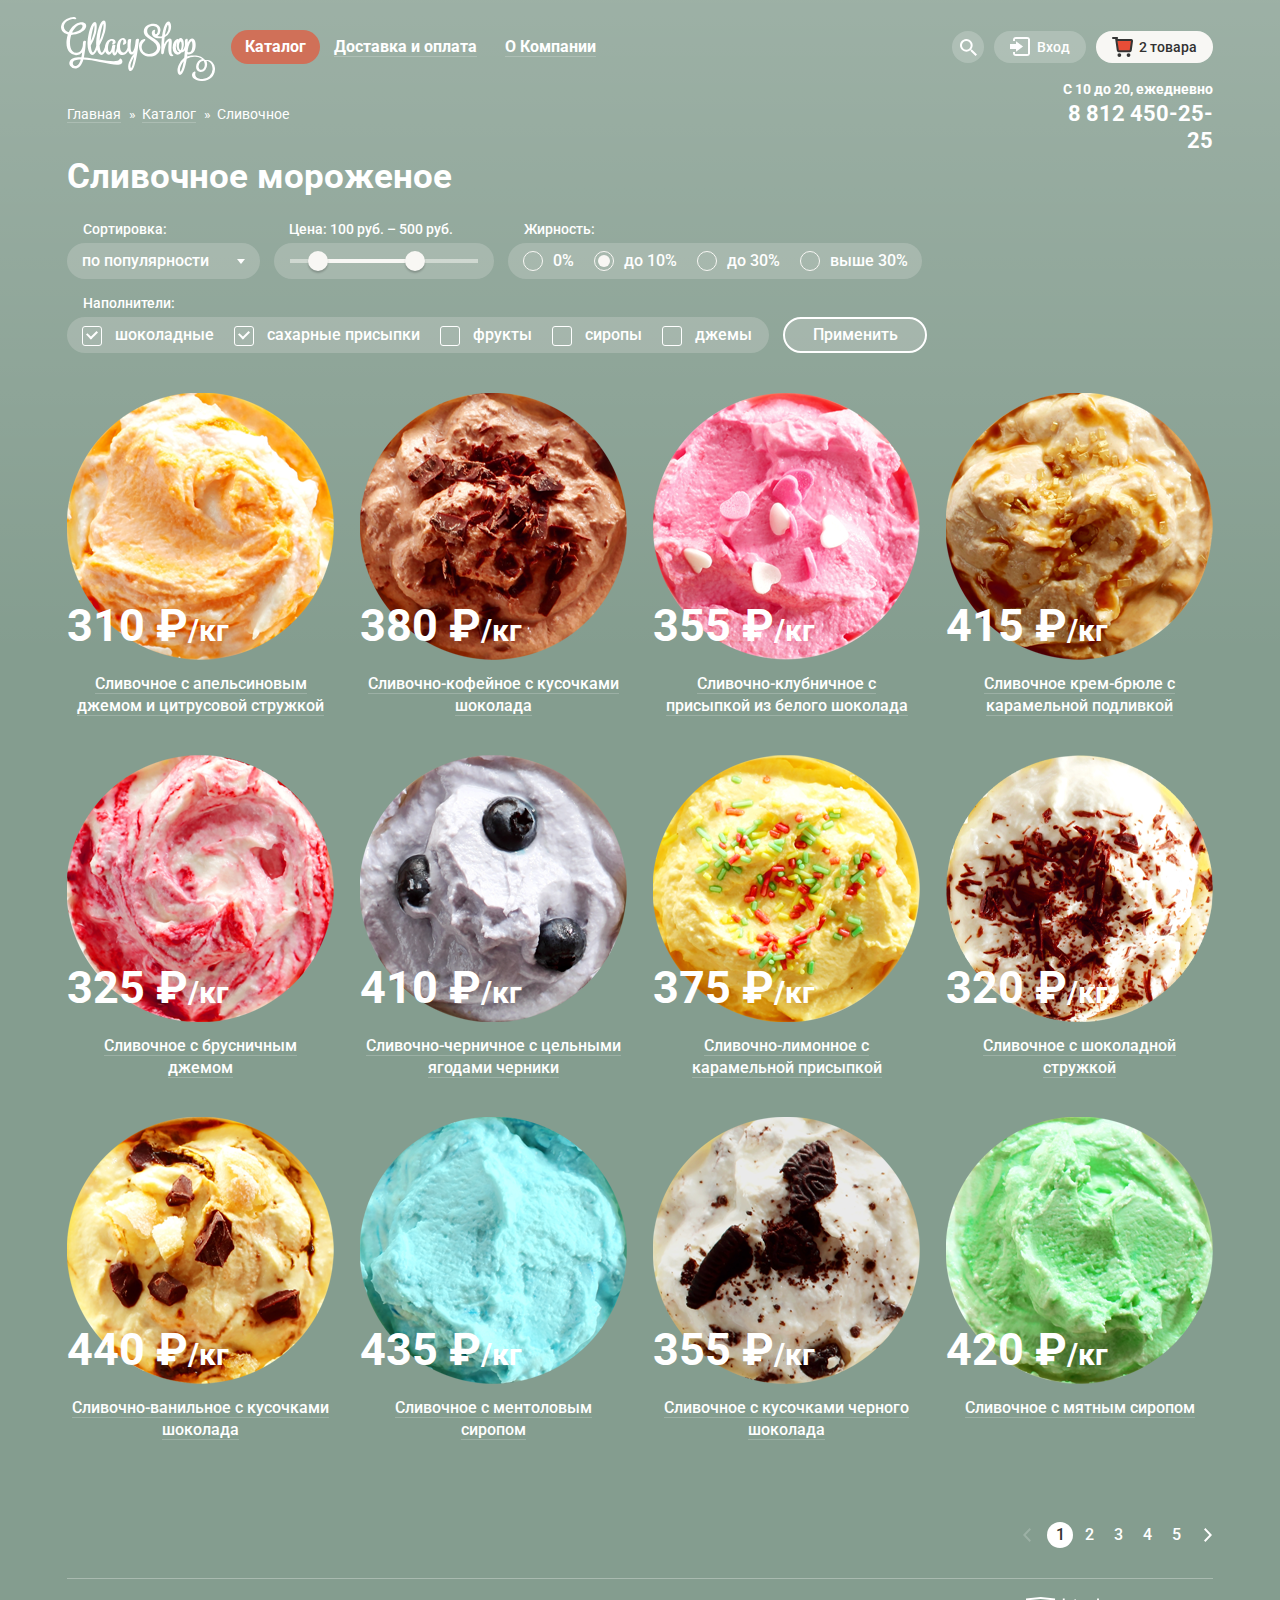
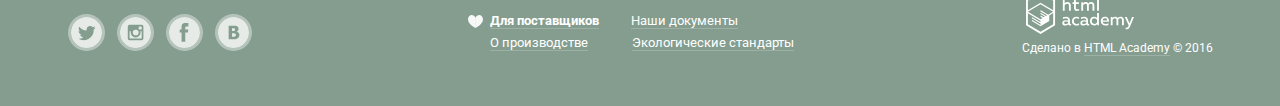
==== commit 8f226e4d: "sample" ====
--- a/catalog.html
+++ b/catalog.html
@@ -11,351 +11,360 @@
   <!-- Все стили прописаны только для лучшего восприятия
     ↓ Шапка ↓ -->
     <div class="wrapper">
-    <header class="page-header">
-      <div class="container clearfix">
-        <nav class="page-header-navigation">
-          <div class="page-header-logo">
-            <a href="index.html" title="Магазин «Глэйси»">
-              <img src="img/header-logo.svg" alt="Gllacy Shop" width="154" height="64">
-            </a>
-          </div>
-          <ul class="navigation-list">
-            <li class="list-item list-item-catalog current">
-              <a href="#">Каталог</a>
+      <header class="page-header">
+        <div class="container clearfix">
+          <nav class="page-header-navigation">
+            <div class="page-header-logo">
+              <a href="index.html" title="Магазин «Глэйси»">
+                <img src="img/header-logo.svg" alt="Gllacy Shop" width="154" height="64">
+              </a>
+            </div>
+            <ul class="navigation-list">
+              <li class="list-item list-item-catalog current">
+                <a href="#">Каталог</a>
               
-              <ul class="page-header-sub-nav">
-                <li class="sub-list-item new-items">
-                  <a href="#">Новинки</a>
-                </li>
-                <li class="sub-list-item current">
-                  <a href="catalog.html">Сливочное</a>
-                </li>
-                <li class="sub-list-item">
-                  <a href="#">Щербеты</a>
-                </li>
-                <li class="sub-list-item">
-                  <a href="#">Фруктовый лед</a>
-                </li>
-                <li class="sub-list-item">
-                  <a href="#">Мелорин</a>
-                </li>
-              </ul>
+                <ul class="page-header-sub-nav">
+                  <li class="sub-list-item new-items">
+                    <a href="#">Новинки</a>
+                  </li>
+                  <li class="sub-list-item current">
+                    <a href="catalog.html">Сливочное</a>
+                  </li>
+                  <li class="sub-list-item">
+                    <a href="#">Щербеты</a>
+                  </li>
+                  <li class="sub-list-item">
+                    <a href="#">Фруктовый лед</a>
+                  </li>
+                  <li class="sub-list-item">
+                    <a href="#">Мелорин</a>
+                  </li>
+                </ul>
               
-            </li>
-            <li class="list-item">
-              <a href="#">Доставка и оплата</a>
-            </li>
-            <li class="list-item">
-              <a href="#">О Компании</a>
-            </li>
-          </ul>
-        </nav>
-        <div class="page-header-user">
-          <button class="button-light button-search" type="button"></button>
-          <a class="button-light button-login" href="#">Вход</a>
-          <a class="button-light button-shopping-cart full" href="#">2 товара</a>
-          <div class="box search-box">
-            <form action="https://echo.htmlacademy.ru" method="get">
-              <input class="input-field" type="search" name="search" placeholder="Что ищем?">
-              <button type="submit" hidden="true"></button>
-            </form>
-          </div>
-          <div class="box login-box">
-            <form action="https://echo.htmlacademy.ru" method="post">
-              <input class="input-field" type="email" name="email-login" placeholder="Электронная почта">
-              <input class="input-field" type="password" name="password-login" placeholder="Пароль">
-              <button class="button-red button-sign-in" type="submit">Войти</button>
-              <div class="forgot">
-                <a href="#">Забыли пароль?</a>
-                <a href="#">Новая регистрация</a>
+              </li>
+              <li class="list-item">
+                <a href="#">Доставка и оплата</a>
+              </li>
+              <li class="list-item">
+                <a href="#">О Компании</a>
+              </li>
+            </ul>
+          </nav>
+          <div class="page-header-user">
+            <button class="button-light button-search" type="button"></button>
+            <a class="button-light button-login" href="#">Вход</a>
+            <a class="button-light button-shopping-cart full" href="#">2 товара</a>
+            <div class="box search-box">
+              <form action="https://echo.htmlacademy.ru" method="get">
+                <input class="input-field" type="search" name="search" placeholder="Что ищем?">
+                <button type="submit"></button>
+              </form>
+            </div>
+            <div class="box login-box">
+              <form action="https://echo.htmlacademy.ru" method="post">
+                <input class="input-field" type="email" name="email-login" placeholder="Электронная почта">
+                <input class="input-field" type="password" name="password-login" placeholder="Пароль">
+                <button class="button-red button-sign-in" type="submit">Войти</button>
+                <div class="forgot">
+                  <a href="#">Забыли пароль?</a>
+                  <a href="#">Новая регистрация</a>
+                </div>
+              </form>
+            </div>
+            <div class="box shopping-cart-box">
+              <table class="shopping-cart-list">
+                <tr class="shopping-cart-row">
+                  <td class="column-product-delete"><button class="product-delete" type="button" title="Удалить"></button></td>
+                  <td class="column-product-photo"><img src="img/shopping-cart-product-photo-1.png" alt="Пломбир с апельсиновым джемом" width="33" height="33"></td>
+                  <td class="column-product-title"><a href="#">Пломбир с апельсиновым джемом</a></td>
+                  <td class="column-product-set">1,5 кг х <span>200 руб.</span></td>
+                  <td class="column-product-cost">300 руб.</td>
+                </tr>
+                <tr class="shopping-cart-row">
+                  <td class="column-product-delete"><button class="product-delete" type="button" title="Удалить"></button></td>
+                  <td class="column-product-photo"><img src="img/shopping-cart-product-photo-2.png" alt="Клубничный пломбир с присыпкой из белого шоколада" width="33" height="33"></td>
+                  <td class="column-product-title"><a href="#">Клубничный пломбир с присыпкой из белого шоколада</a></td>
+                  <td class="column-product-set">1,5 кг х <span>300 руб.</span></td>
+                  <td class="column-product-cost">450 руб.</td>
+                </tr>
+              </table>
+              <div class="purchase">
+                <div class="total-cost">Итого: 750 руб.</div>
+                <a class="button-red button-issue-order">Оформить заказ</a>
               </div>
-            </form>
-          </div>
-          <div class="box shopping-cart-box">
-            <table class="shopping-cart-list">
-              <tr class="shopping-cart-row">
-                <td class="column-product-delete"><button class="product-delete" type="button"></button></td>
-                <td class="column-product-photo"><img src="img/shopping-cart-product-photo-1.png" alt="Пломбир с апельсиновым джемом" width="33" height="33"></td>
-                <td class="column-product-title"><a href="#">Пломбир с апельсиновым джемом</a></td>
-                <td class="column-product-set">1,5 кг х <span>200 руб.</span></td>
-                <td class="column-product-cost">300 руб.</td>
-              </tr>
-              <tr class="shopping-cart-row">
-                <td class="column-product-delete"><button class="product-delete" type="button"></button></td>
-                <td class="column-product-photo"><img src="img/shopping-cart-product-photo-2.png" alt="Клубничный пломбир с присыпкой из белого шоколада" width="33" height="33"></td>
-                <td class="column-product-title"><a href="#">Клубничный пломбир с присыпкой из белого шоколада</a></td>
-                <td class="column-product-set">1,5 кг х <span>300 руб.</span></td>
-                <td class="column-product-cost">450 руб.</td>
-              </tr>
-            </table>
-            <div class="purchase">
-              <div class="total-cost">Итого: 750 руб.</div>
-              <a class="button-red button-issue-order">Оформить заказ</a>
-            </div>
+            </div>
+          </div>
+          <div class="page-header-info">
+            <span class="info-time">С 10 до 20, ежедневно<br></span>
+            <a class="info-phone" href="tel:88124502525">8 812 450-25-25</a>
+          </div>
+          <div class="breadcrumbs">
+            <a href="index.html">Главная</a>
+            <a href="#">Каталог</a>
+            <a class="current">Сливочное</a>
           </div>
         </div>
-        <div class="page-header-info">
-          <span class="info-time">С 10 до 20, ежедневно</span>
-          <a class="info-phone" href="tel:8 812 450-25-25">8 812 450-25-25</a>
+      </header>
+      <!-- Основное содержание -->
+      <main class="container inner">
+        <h1 class="page-title">Сливочное мороженое</h1>
+        <!-- Блок фильтров -->
+        <div class="filters">
+          <form class="filters-form" action="https://echo.htmlacademy.ru" method="post">
+            <div class="filter-sort">
+              <p>Сортировка:</p>
+              <select class="filter-background filter-sort-content" name="filter-sort">
+                <option value="popularity">по популярности</option>
+                <option value="to-high-cost">сначала недорогие</option>
+                <option value="to-low-cost">сначала дорогие</option>
+                <option value="fat">по жирности</option>
+              </select>
+              <span class="filter-sort-triangle"></span>
+            </div>
+            <div class="filter-cost">
+              <!--<p>Цена: 100 руб. – 500 руб.</p>-->
+              <div class="filter-cost-controls">
+                Цена:
+                <output type="text" name="min-cost">100</output>
+                руб. &ndash;
+                <output type="text" name="max-cost">500</output>
+                руб.
+              </div>
+              <div class="filter-background filter-range">
+                <div class="scale">
+                  <div class="bar"></div>
+                </div>
+                <div class="toggle toggle-min"></div>
+                <div class="toggle toggle-max"></div>
+              </div>
+            </div>
+            <div class="filter-fat">
+              <p>Жирность:</p>
+              <div class="filter-background filter-fat-content">
+                <div class="filter-col">
+                  <input type="radio" name="filter-fat" value="0" id="radio-1">
+                  <label for="radio-1">0%</label>
+                </div>
+                <div class="filter-col">
+                  <input type="radio" name="filter-fat" value="less10" id="radio-2" checked>
+                  <label for="radio-2">до 10%</label>
+                </div>
+                <div class="filter-col">
+                  <input type="radio" name="filter-fat" value="less30" id="radio-3">
+                  <label for="radio-3">до 30%</label>
+                </div>
+                <div class="filter-col">
+                  <input type="radio" name="filter-fat" value="over30" id="radio-4">
+                  <label for="radio-4">выше 30%</label>
+                </div>
+              </div>
+            </div>
+            <div class="filter-filling">
+              <p>Наполнители:</p>
+              <div class="filter-background filter-filling-content">
+                <div class="filter-col">
+                  <input type="checkbox" name="chocolate" id="checkbox-1" checked>
+                  <label for="checkbox-1">шоколадные</label>
+                </div>
+                <div class="filter-col">
+                  <input type="checkbox" name="sugar-powder" id="checkbox-2" checked>
+                  <label for="checkbox-2">сахарные присыпки</label>
+                </div>
+                <div class="filter-col">
+                  <input type="checkbox" name="fruits" id="checkbox-3">
+                  <label for="checkbox-3">фрукты</label>
+                </div>
+                <div class="filter-col">
+                  <input type="checkbox" name="syrups" id="checkbox-4">
+                  <label for="checkbox-4">сиропы</label>
+                </div>
+                <div class="filter-col">
+                  <input type="checkbox" name="jams" id="checkbox-5">
+                  <label for="checkbox-5">джемы</label>
+                </div>
+              </div>            
+            </div>
+            <div class="apply">
+              <button class="filter-background button" type="submit">Применить</button>
+            </div>
+          </form>
         </div>
-        <div class="breadcrumbs">
-          <a href="index.html">Главная</a>
-          <a href="#">Каталог</a>
-          <a class="current">Сливочное</a>
+        <!-- Содержание каталога -->
+        <div class="catalog clearfix">
+          <div class="catalog-item">
+            <div class="cost">
+              <span>310 &#8381;</span>/кг
+            </div>
+            <figure class="catalog-item-photo">
+              <img src="img/catalog-item-photo-1.png" alt="Сливочное с апельсиновым джемом и цитрусовой стружкой" width="267" height="267">
+            </figure>
+            <p class="catalog-item-description"><span>Сливочное с апельсиновым джемом и цитрусовой стружкой</span></p>
+            <a class="button-red button-quick-view" href="#">Быстрый просмотр</a> <!-- Под вопросом -->
+          </div>
+        
+          <div class="catalog-item">
+            <div class="cost">
+              <span>380 &#8381;</span>/кг
+            </div>
+            <figure class="catalog-item-photo">
+              <img src="img/catalog-item-photo-2.png" alt="Сливочно-кофейное с кусочками шоколада" width="267" height="267">
+            </figure>
+            <p class="catalog-item-description"><span>Сливочно-кофейное с кусочками шоколада</span></p>
+            <a class="button-red button-quick-view" href="#">Быстрый просмотр</a>
+          </div>
+        
+          <div class="catalog-item">
+            <div class="cost">
+              <span>355 &#8381;</span>/кг
+            </div>
+            <figure class="catalog-item-photo">
+              <img src="img/catalog-item-photo-3.png" alt="Сливочно-клубничное с присыпкой из белого шоколада" width="267" height="267">
+            </figure>
+            <p class="catalog-item-description"><span>Сливочно-клубничное с присыпкой из белого шоколада</span></p>
+            <a class="button-red button-quick-view" href="#">Быстрый просмотр</a>
+          </div>
+        
+          <div class="catalog-item">
+            <div class="cost">
+              <span>415 &#8381;</span>/кг
+            </div>
+            <figure class="catalog-item-photo">
+              <img src="img/catalog-item-photo-4.png" alt="Сливочное крем-брюле с карамельной подливкой" width="267" height="267">
+            </figure>
+            <p class="catalog-item-description"><span>Сливочное крем-брюле с карамельной подливкой</span></p>
+            <a class="button-red button-quick-view" href="#">Быстрый просмотр</a>
+          </div>
+        
+          <div class="catalog-item">
+            <div class="cost">
+              <span>325 &#8381;</span>/кг
+            </div>
+            <figure class="catalog-item-photo">
+              <img src="img/catalog-item-photo-5.png" alt="Сливочное с брусничным джемом" width="267" height="267">
+            </figure>
+            <p class="catalog-item-description"><span>Сливочное с брусничным джемом</span></p>
+            <a class="button-red button-quick-view" href="#">Быстрый просмотр</a>
+          </div>
+        
+          <div class="catalog-item">
+            <div class="cost">
+              <span>410 &#8381;</span>/кг
+            </div>
+            <figure class="catalog-item-photo">
+              <img src="img/catalog-item-photo-6.png" alt="Сливочно-черничное с цельными ягодами черники" width="267" height="267">
+            </figure>
+            <p class="catalog-item-description"><span>Сливочно-черничное с цельными ягодами черники</span></p>
+            <a class="button-red button-quick-view" href="#">Быстрый просмотр</a>
+          </div>
+        
+          <div class="catalog-item">
+            <div class="cost">
+              <span>375 &#8381;</span>/кг
+            </div>
+            <figure class="catalog-item-photo">
+              <img src="img/catalog-item-photo-7.png" alt="Сливочно-лимонное с карамельной присыпкой" width="267" height="267">
+            </figure>
+            <p class="catalog-item-description"><span>Сливочно-лимонное с карамельной присыпкой</span></p>
+            <a class="button-red button-quick-view" href="#">Быстрый просмотр</a>
+          </div>
+        
+          <div class="catalog-item">
+            <div class="cost">
+              <span>320 &#8381;</span>/кг
+            </div>
+            <figure class="catalog-item-photo">
+              <img src="img/catalog-item-photo-8.png" alt="Сливочное с шоколадной стружкой" width="267" height="267">
+            </figure>
+            <p class="catalog-item-description"><span>Сливочное с шоколадной стружкой</span></p>
+            <a class="button-red button-quick-view" href="#">Быстрый просмотр</a>
+          </div>
+        
+          <div class="catalog-item">
+            <div class="cost">
+              <span>440 &#8381;</span>/кг
+            </div>
+            <figure class="catalog-item-photo">
+              <img src="img/catalog-item-photo-9.png" alt="Сливочно-ванильное с кусочками шоколада" width="267" height="267">
+            </figure>
+            <p class="catalog-item-description"><span>Сливочно-ванильное с кусочками шоколада</span></p>
+            <a class="button-red button-quick-view" href="#">Быстрый просмотр</a>
+          </div>
+        
+          <div class="catalog-item">
+            <div class="cost">
+              <span>435 &#8381;</span>/кг
+            </div>
+            <figure class="catalog-item-photo">
+              <img src="img/catalog-item-photo-10.png" alt="Сливочноe с ментоловым сиропом" width="267" height="267">
+            </figure>
+            <p class="catalog-item-description"><span>Сливочноe с ментоловым сиропом</span></p>
+            <a class="button-red button-quick-view" href="#">Быстрый просмотр</a>
+          </div>
+        
+          <div class="catalog-item">
+            <div class="cost">
+              <span>355 &#8381;</span>/кг
+            </div>
+            <figure class="catalog-item-photo">
+              <img src="img/catalog-item-photo-11.png" alt="Сливочное с кусочками черного шоколада" width="267" height="267">
+            </figure>
+            <p class="catalog-item-description"><span>Сливочное с кусочками черного шоколада</span></p>
+            <a class="button-red button-quick-view" href="#">Быстрый просмотр</a>
+          </div>
+        
+          <div class="catalog-item">
+            <div class="cost">
+              <span>420 &#8381;</span>/кг
+            </div>
+            <figure class="catalog-item-photo">
+              <img src="img/catalog-item-photo-12.png" alt="Сливочное с мятным сиропом" width="267" height="267">
+            </figure>
+            <p class="catalog-item-description"><span>Сливочное с мятным сиропом</span></p>
+            <a class="button-red button-quick-view" href="#">Быстрый просмотр</a>
+          </div>
+        
+          <div class="catalog-pagination">
+            <a class="pagination-button previous current"></a>
+            <a class="pagination-button current-page">1</a>
+            <a class="pagination-button" href="#">2</a>
+            <a class="pagination-button" href="#">3</a>
+            <a class="pagination-button" href="#">4</a>
+            <a class="pagination-button" href="#">5</a>
+            <a class="pagination-button next" href="#"></a>
+          </div>
         </div>
-      </div>
-    </header>
-    <!-- Основное содержание -->
-    <main class="container">
-      <!--<div class="breadcrumbs">
-        <a href="index.html">Главная</a>
-        <a href="#">Каталог</a>
-        <a class="current" href="#">Сливочное</a>
-      </div>-->
-      <h1 class="page-title">Сливочное мороженое</h1>
-      <!-- Блок фильтров -->
-      <div class="filters">
-        <form class="filters-form" action="https://echo.htmlacademy.ru" method="post">
-          <div class="filter-sort">
-            <p>Сортировка:</p>
-            <select class="filter-sort-content filter-background" name="filter-sort">
-              <option value="popularity">по популярности</option>
-              <option value="to-high-cost">сначала недорогие</option>
-              <option value="to-low-cost">сначала дорогие</option>
-              <option value="fat">по жирности</option>
-            </select>
-          </div>
-          <div class="filter-cost">
-            <p>Цена: 100 руб. – 500 руб.</p>
-            <input type="range" name="filter-cost" min="0" max="800" step="5" value="100">
-          </div>
-          <div class="filter-fat">
-            <p>Жирность:</p>
-            <div class="filter-background filter-fat-content">
-              <div class="filter-col">
-                <input type="radio" name="filter-fat" value="0" id="radio-1">
-                <label for="radio-1">0%</label>
-              </div>
-              <div class="filter-col">
-                <input type="radio" name="filter-fat" value="less10" id="radio-2" checked>
-                <label for="radio-2">до 10%</label>
-              </div>
-              <div class="filter-col">
-                <input type="radio" name="filter-fat" value="less30" id="radio-3">
-                <label for="radio-3">до 30%</label>
-              </div>
-              <div class="filter-col">
-                <input type="radio" name="filter-fat" value="over30" id="radio-4">
-                <label for="radio-4">выше 30%</label>
-              </div>
-            </div>
-          </div>
-          <div class="filter-filling">
-            <p>Наполнители:</p>
-            <div class="filter-background filter-filling-content">
-              <div class="filter-col">
-                <input type="checkbox" name="chocolate" id="checkbox-1" checked>
-                <label for="checkbox-1">шоколадные</label>
-              </div>
-              <div class="filter-col">
-                <input type="checkbox" name="sugar-powder" id="checkbox-2" checked disabled>
-                <label for="checkbox-2">сахарные присыпки</label>
-              </div>
-              <div class="filter-col">
-                <input type="checkbox" name="fruits" id="checkbox-3">
-                <label for="checkbox-3">фрукты</label>
-              </div>
-              <div class="filter-col">
-                <input type="checkbox" name="syrups" id="checkbox-4">
-                <label for="checkbox-4">сиропы</label>
-              </div>
-              <div class="filter-col">
-                <input type="checkbox" name="jams" id="checkbox-5">
-                <label for="checkbox-5">джемы</label>
-              </div>
-            </div>            
-          </div>
-          <div class="apply">
-            <button class="filter-background button" type="submit">Применить</button>
-          </div>
-        </form>
-      </div>
-      <!-- Содержание каталога -->
-      <div class="catalog clearfix">
-        <div class="catalog-item">
-          <div class="cost">
-            <span>310 &#8381;</span>/кг
-          </div>
-          <figure class="catalog-item-photo">
-            <img src="img/catalog-item-photo-1.png" alt="Сливочное с апельсиновым джемом и цитрусовой стружкой" width="267" height="267">
-          </figure>
-          <p class="catalog-item-description"><span>Сливочное с апельсиновым джемом и цитрусовой стружкой</span></p>
-          <a class="button" href="#">Быстрый просмотр</a> <!-- Под вопросом -->
+      </main>
+      <!-- Подвал -->
+      <footer class="page-footer inner">
+        <div class="container clearfix">
+          <div class="page-footer-social">
+            <a class="social-button social-button-tw" href="#" title="Мы в Твитер">Twitter</a>
+            <a class="social-button social-button-inst" href="#" title="Мы в Инстаграм">Instagram</a>
+            <a class="social-button social-button-fb" href="#" title="Мы в Фейсбук">Facebook</a>
+            <a class="social-button social-button-vk" href="#" title="Мы в Вконтакте">Vkontakte</a>
+          </div>
+          <div class="page-footer-menu">
+            <ul class="page-footer-list">
+              <li class="list-item-about">
+                <a href="#">Для поставщиков</a>
+                <a href="#">Наши документы</a>
+              </li>
+              <li class="list-item-about">
+                <a href="#">О производстве</a>
+                <a href="#">Экологические стандарты</a>
+              </li>
+            </ul>
+          </div>
+          <div class="page-footer-copyright">
+            <div class="page-footer-logo">
+              <a href="https://htmlacademy.ru/">
+                <img src="img/footer-logo.svg" alt="HTML Academy" width="108" height="38">
+              </a>
+            </div>
+            <p class="made-in">Сделано в <a href="https://htmlacademy.ru/">HTML Academy</a> &copy; 2016</p>
+          </div>
         </div>
-        
-        <div class="catalog-item">
-          <div class="cost">
-            <span>380 &#8381;</span>/кг
-          </div>
-          <figure class="catalog-item-photo">
-            <img src="img/catalog-item-photo-2.png" alt="Сливочно-кофейное с кусочками шоколада" width="267" height="267">
-          </figure>
-          <p class="catalog-item-description"><span>Сливочно-кофейное с кусочками шоколада</span></p>
-          <a class="button" href="#">Быстрый просмотр</a>
-        </div>
-        
-        <div class="catalog-item">
-          <div class="cost">
-            <span>355 &#8381;</span>/кг
-          </div>
-          <figure class="catalog-item-photo">
-            <img src="img/catalog-item-photo-3.png" alt="Сливочно-клубничное с присыпкой из белого шоколада" width="267" height="267">
-          </figure>
-          <p class="catalog-item-description"><span>Сливочно-клубничное с присыпкой из белого шоколада</span></p>
-          <a class="button" href="#">Быстрый просмотр</a>
-        </div>
-        
-        <div class="catalog-item">
-          <div class="cost">
-            <span>415 &#8381;</span>/кг
-          </div>
-          <figure class="catalog-item-photo">
-            <img src="img/catalog-item-photo-4.png" alt="Сливочное крем-брюле с карамельной подливкой" width="267" height="267">
-          </figure>
-          <p class="catalog-item-description"><span>Сливочное крем-брюле с карамельной подливкой</span></p>
-          <a class="button" href="#">Быстрый просмотр</a>
-        </div>
-        
-        <div class="catalog-item">
-          <div class="cost">
-            <span>325 &#8381;</span>/кг
-          </div>
-          <figure class="catalog-item-photo">
-            <img src="img/catalog-item-photo-5.png" alt="Сливочное с брусничным джемом" width="267" height="267">
-          </figure>
-          <p class="catalog-item-description"><span>Сливочное с брусничным джемом</span></p>
-          <a class="button" href="#">Быстрый просмотр</a>
-        </div>
-        
-        <div class="catalog-item">
-          <div class="cost">
-            <span>410 &#8381;</span>/кг
-          </div>
-          <figure class="catalog-item-photo">
-            <img src="img/catalog-item-photo-6.png" alt="Сливочно-черничное с цельными ягодами черники" width="267" height="267">
-          </figure>
-          <p class="catalog-item-description"><span>Сливочно-черничное с цельными ягодами черники</span></p>
-          <a class="button" href="#">Быстрый просмотр</a>
-        </div>
-        
-        <div class="catalog-item">
-          <div class="cost">
-            <span>375 &#8381;</span>/кг
-          </div>
-          <figure class="catalog-item-photo">
-            <img src="img/catalog-item-photo-7.png" alt="Сливочно-лимонное с карамельной присыпкой" width="267" height="267">
-          </figure>
-          <p class="catalog-item-description"><span>Сливочно-лимонное с карамельной присыпкой</span></p>
-          <a class="button" href="#">Быстрый просмотр</a>
-        </div>
-        
-        <div class="catalog-item">
-          <div class="cost">
-            <span>320 &#8381;</span>/кг
-          </div>
-          <figure class="catalog-item-photo">
-            <img src="img/catalog-item-photo-8.png" alt="Сливочное с шоколадной стружкой" width="267" height="267">
-          </figure>
-          <p class="catalog-item-description"><span>Сливочное с шоколадной стружкой</span></p>
-          <a class="button" href="#">Быстрый просмотр</a>
-        </div>
-        
-        <div class="catalog-item">
-          <div class="cost">
-            <span>440 &#8381;</span>/кг
-          </div>
-          <figure class="catalog-item-photo">
-            <img src="img/catalog-item-photo-9.png" alt="Сливочно-ванильное с кусочками шоколада" width="267" height="267">
-          </figure>
-          <p class="catalog-item-description"><span>Сливочно-ванильное с кусочками шоколада</span></p>
-          <a class="button" href="#">Быстрый просмотр</a>
-        </div>
-        
-        <div class="catalog-item">
-          <div class="cost">
-            <span>435 &#8381;</span>/кг
-          </div>
-          <figure class="catalog-item-photo">
-            <img src="img/catalog-item-photo-10.png" alt="Сливочноe с ментоловым сиропом" width="267" height="267">
-          </figure>
-          <p class="catalog-item-description"><span>Сливочноe с ментоловым сиропом</span></p>
-          <a class="button" href="#">Быстрый просмотр</a>
-        </div>
-        
-        <div class="catalog-item">
-          <div class="cost">
-            <span>355 &#8381;</span>/кг
-          </div>
-          <figure class="catalog-item-photo">
-            <img src="img/catalog-item-photo-11.png" alt="Сливочное с кусочками черного шоколада" width="267" height="267">
-          </figure>
-          <p class="catalog-item-description"><span>Сливочное с кусочками черного шоколада</span></p>
-          <a class="button" href="#">Быстрый просмотр</a>
-        </div>
-        
-        <div class="catalog-item">
-          <div class="cost">
-            <span>420 &#8381;</span>/кг
-          </div>
-          <figure class="catalog-item-photo">
-            <img src="img/catalog-item-photo-12.png" alt="Сливочное с мятным сиропом" width="267" height="267">
-          </figure>
-          <p class="catalog-item-description"><span>Сливочное с мятным сиропом</span></p>
-          <a class="button" href="#">Быстрый просмотр</a>
-        </div>
-        
-        <div class="catalog-pagination">
-          <span class="pagination-button previous"></span>
-          <span class="pagination-button current">1</span>
-          <a class="pagination-button" href="#">2</a>
-          <a class="pagination-button" href="#">3</a>
-          <a class="pagination-button" href="#">4</a>
-          <a class="pagination-button" href="#">5</a>
-          <a class="pagination-button next" href="#"></a>
-        </div>
-      </div>
-    </main>
-    <!-- Подвал -->
-    <footer class="page-footer">
-      <div class="container clearfix">
-        <div class="page-footer-social">
-          <a class="social-button social-button-tw" href="#" title="Мы в Твитер">Twitter</a>
-          <a class="social-button social-button-inst" href="#" title="Мы в Инстаграм">Instagram</a>
-          <a class="social-button social-button-fb" href="#" title="Мы в Фейсбук">Facebook</a>
-          <a class="social-button social-button-vk" href="#" title="Мы в Вконтакте">Vkontakte</a>
-        </div>
-        <div class="page-footer-menu">
-          <ul class="page-footer-list">
-            <li class="list-item-about">
-              <a href="#">Для поставщиков</a>
-              <a href="#">Наши документы</a>
-            </li>
-            <li class="list-item-about">
-              <a href="#">О производстве</a>
-              <a href="#">Экологические стандарты</a>
-            </li>
-          </ul>
-        </div>
-        <div class="page-footer-copyright">
-          <div class="page-footer-logo">
-            <a href="https://htmlacademy.ru/">
-              <img src="img/footer-logo.svg" alt="HTML Academy" width="108" height="38">
-            </a>
-          </div>
-          <p class="made-in">Сделано в <a href="https://htmlacademy.ru/">HTML Academy</a> &copy; 2016</p>
-        </div>
-      </div>
-    </footer>
+      </footer>
     </div>
   </body>
 </html>--- a/css/style.css
+++ b/css/style.css
@@ -13,6 +13,11 @@
 
 p, h1, h2 {
   margin: 0;
+}
+
+img {
+  max-width: 100%;
+  height: auto;
 }
 
 body {
@@ -48,7 +53,26 @@
   padding: 8px 8px 0;
   margin: 0 auto;
   background-color: #849d8f;
+  background-image: -webkit-linear-gradient(rgba(255, 255, 255, 0.2), transparent 656px);
   background-image: linear-gradient(rgba(255, 255, 255, 0.2), transparent 656px);
+}
+
+.background-slide-1 {  
+  background-color: #849d8f;
+  background-image: -webkit-radial-gradient(50% 15%, circle, #cff6e1, #849d8f 530px);
+  background-image: radial-gradient(circle at 50% 15%, #cff6e1, #849d8f 530px);
+}
+
+.background-slide-2 {
+  background-color: #8996a6;
+  background-image: -webkit-radial-gradient(50% 15%, circle, #d6ebfd, #8996a6 530px);
+  background-image: radial-gradient(circle at 50% 15%, #d6ebfd, #8996a6 530px);
+}
+
+.background-slide-3 {
+  background-color: #9d8b84;
+  background-image: -webkit-radial-gradient(50% 15%, circle, #f9e4da, #9d8b84 530px);
+  background-image: radial-gradient(circle at 50% 15%, #f9e4da, #9d8b84 530px);
 }
 
 /*
@@ -87,6 +111,7 @@
 .page-header-navigation {
   float: left;
   width: 560px;
+/*  width: 853px;*/
   
 /*  background: rgba(255, 144, 5, 0.4);*/
 }
@@ -95,6 +120,7 @@
   position: relative;
   float: right;
   width: 560px;
+/*  width: 267px;*/
   min-height: 50px;
   font-size: 0;
   text-align: right;
@@ -106,13 +132,16 @@
   box-sizing: border-box;
   float: left;
   width: 396px;
+/*  width: 689px;*/
   min-height: 50px;  
   margin: 0;
   padding: 0;
   padding-top: 7px;
   padding-left: 14px;
   font-size: 0;
-  list-style: none;  
+  list-style: none;
+  position: relative;
+  z-index: 1;
 /*  background: rgba(255, 93, 5, 0.4);*/
 }
 
@@ -150,6 +179,16 @@
   border: none;
 }
 
+.list-item-catalog:hover > a::before {
+  content: "";
+  position: absolute;
+  bottom: -15px;
+  left: 0;
+  width: 100%;
+  height: 20px;
+  background: transparent;
+}
+
 .list-item > a:active {
   background: #ededed;
   box-shadow: inset 0 2px 1px #696969;
@@ -167,6 +206,7 @@
   width: 143px;
   height: 171px;
   background: #f8f7f4;
+  box-shadow: 0 20px 20px rgba(0, 0, 0, 0.4);
 }
 
 .page-header-sub-nav a {  
@@ -211,7 +251,7 @@
 
 .list-item-catalog:hover .page-header-sub-nav {
   z-index: 2;
-  top: 26px;
+  top: 31px;
   left: -20px;
   opacity: 1;
 }
@@ -241,14 +281,13 @@
   width: 148px;
   min-height: 50px;  
   margin-right: 16px;
-  
-/*  background: rgba(255, 93, 5, 0.4);*/
 }
 
 .page-header-logo img {
   position: absolute;
   top: -14px;
   left: -6px;
+  max-width: inherit;
 }
 
 .page-header-info {
@@ -269,19 +308,19 @@
   line-height: 24px;
   text-decoration: none;
   color: #ffffff;
-  white-space: nowrap;
 }
 
 .breadcrumbs {
+  clear: left;
   float: left;
   width: auto;
-  margin-top: 25px;  
+  margin-top: 25px;
   font-size: 0;
 }
 
 .breadcrumbs a {
   position: relative;
-  margin-right: 20px;
+  margin-right: 21px;
   font-size: 14px;
   line-height: 16px;
   font-weight: 400;
@@ -311,12 +350,12 @@
   border-bottom: 1px solid rgba(255, 255, 255, 0.2);
 }
 
-.breadcrumbs a.current {
+.breadcrumbs .current {
   border: none;
   cursor: default;
 }
 
-.breadcrumbs a.current::after {
+.breadcrumbs .current::after {
   display: none;
 }
 
@@ -324,11 +363,15 @@
   box-sizing: border-box;
   display: inline-block;
   vertical-align: top;
-  margin-left: 10px;
+  margin-right: 10px;
   font-size: 14px;
   line-height: 16px;
   font-weight: 500;
   text-decoration: none;
+}
+
+.page-header-user .button-light.button-shopping-cart {
+  margin-right: 0;
 }
 
 .button-light.button-search {
@@ -344,11 +387,19 @@
   background: #ffffff url("../img/icon-search-hover.svg") no-repeat 50% 50%;
 }
 
-/*
+.button-light.button-search:hover::after {
+  content: "";
+  position: absolute;
+  top: 0;
+  right: 0;
+  width: 100%;
+  height: 36px;
+  background: transparent;
+}
+
 .button-light.button-search:hover ~ .search-box {
   display: block;
 }
-*/
 
 .box {
   display: none;
@@ -361,7 +412,6 @@
 }
 
 .search-box {
-/*  display: block;*/
   top: 36px;
   left: -10px;
   width: 341px;
@@ -369,12 +419,20 @@
   padding: 20px 15px;
 }
 
+.search-box:hover {
+  display: block;
+}
+
 .search-box input[type="search"] {
   box-sizing: border-box;
   width: 311px;
   height: 44px;
   font-size: 14px;
   line-height: 24px;
+}
+
+.search-box button {
+  display: none;
 }
 
 .button-light.button-login {
@@ -410,13 +468,30 @@
   background: url("../img/icon-login-hover.svg") no-repeat;
 }
 
+.button-light.button-login:hover::after {
+  content: "";
+  position: absolute;
+  top: 0;
+  right: 0;
+  width: 100%;
+  height: 36px;
+  background: transparent;
+}
+
+.button-light.button-login:hover ~ .login-box {
+  display: block;
+}
+
 .login-box {
-/*  display: block;*/
   top: 36px;
   left: 156px;
   width: 277px;
   height: 214px;
   padding: 20px 17px 20px 19px;
+}
+
+.login-box:hover {
+  display: block;
 }
 
 .login-box input {
@@ -450,6 +525,12 @@
   font-weight: 400;
   text-decoration: none;
   border-bottom: 1px solid rgba(0, 0, 0, 0.3);
+}
+
+.forgot a:hover,
+.forgot a:active {
+  color: #e84d37;
+  border-color: #ec593c;
 }
 
 .button-light.button-shopping-cart {
@@ -489,8 +570,21 @@
   background-repeat: no-repeat, no-repeat;
 }
 
+.button-light.button-shopping-cart.full:hover::after {
+  content: "";
+  position: absolute;
+  top: 0;
+  right: 0;
+  width: 100%;
+  height: 36px;
+  background: transparent;
+}
+
+.button-light.button-shopping-cart.full:hover ~ .shopping-cart-box {
+  display: block;
+}
+
 .shopping-cart-box {
-/*  display: block;*/
   top: 36px;
   right: 0;
   width: 539px;
@@ -502,9 +596,19 @@
   color: #323232;
 }
 
+.shopping-cart-box:hover {
+  display: block;
+}
+
 .shopping-cart-row a {
   text-decoration: none;
   color: inherit;
+}
+
+.shopping-cart-row a:hover,
+.shopping-cart-row a:active {
+  color: #e84d37;
+  border-color: #ec593c;
 }
 
 .shopping-cart-row td {
@@ -603,67 +707,21 @@
 .slider {
   position: relative;
   float: left;  
-  width: 910px;
+  width: 1146px;
   height: 590px;  
-  margin: 10px 0 -26px;
-  
-/*  background: rgba(255, 0, 0, 0.5);*/
+  margin: -43px auto -20px;
 }
 
 .slider-slide {
-  position: relative;
-  float: left;  
-  width: 670px;  
-  height: 590px;
-  
-/*  background: rgba(0, 0, 255, 0.5);*/
-}
-
-.slider-slide .promo-photo {
-  text-align: center;
-}
-
-.slider-slides {
-  width: 2010px;
-  height: 590px;
-}
-
-.slider-inner {
-  position: relative;
-  width: 670px;
-  /*margin: 0 auto;*/
-  margin-left: auto;
-  overflow: hidden;
-}
-
-.slider-slide:last-child .promo-text {
-  left: 10px;
-  width: 650px;
-}
-
-.slider-slide:nth-child(2) .promo-text {
-  left: 10px;
-}
-
-.promo-photo img {
-}
-
-.promo-text {
-  position: absolute;
-  top: 310px;
-  margin: auto;
-  width: 670px;
-  
+  display: none;
+}
+
+.slider-text {
+  width: 690px;
+  margin: 0 auto;
+  margin-bottom: 30px;
   font-size: 60px;
-  line-height: 60px;
-  text-align: center;
-}
-
-.promo-text p {
-  margin: 0;
-  
-  color: #ffffff;
-  text-align: center;
+  line-height: 1em;
 }
 
 .slider input[type="radio"] {
@@ -672,13 +730,16 @@
 
 .slider-controls {
   position: absolute;
-  top: 480px;
-  font-size: 0px;
+  bottom: 83px;
+  left: 0;
+  z-index: 10;
+  font-size: 0;
   line-height: 0;
 }
 
 .slider-controls label {
   display: inline-block;
+  vertical-align: top;
   width: 17px;
   height: 17px;
   margin-right: 8px;
@@ -691,26 +752,39 @@
   cursor: pointer;
 }
 
+.slider-inner {
+  box-sizing: border-box;
+  height: 100%;
+  padding-top: 315px;
+  text-align: center;
+}
+
 .slider-controls label:hover {
   background: rgba(248,247, 244, 0.4);
 }
 
-#radio-1:checked ~ .slider-controls label[for="radio-1"],
-#radio-2:checked ~ .slider-controls label[for="radio-2"],
-#radio-3:checked ~ .slider-controls label[for="radio-3"] {
+#radio-1:checked ~ .slider-inner label[for="radio-1"],
+#radio-2:checked ~ .slider-inner label[for="radio-2"],
+#radio-3:checked ~ .slider-inner label[for="radio-3"] {
   background: #ffffff;
 }
 
-#radio-1:checked ~ .slider-inner .slider-slides {
-  transform: translate(0px);
-}
-
-#radio-2:checked ~ .slider-inner .slider-slides {
-  transform: translate(-670px);
-}
-
-#radio-3:checked ~ .slider-inner .slider-slides {
-  transform: translate(-1340px);
+#radio-1:checked ~ .slider-inner #slide-1,
+#radio-2:checked ~ .slider-inner #slide-2,
+#radio-3:checked ~ .slider-inner #slide-3 {
+  display: block;
+}
+
+#radio-1:checked ~ .slider-inner {
+  background: url("../img/promo-photo-1.png") no-repeat 50% 100%;
+}
+
+#radio-2:checked ~ .slider-inner {
+  background: url("../img/promo-photo-2.png")  no-repeat 50% 100%;
+}
+
+#radio-3:checked ~ .slider-inner {
+  background: url("../img/promo-photo-3.png")  no-repeat 50% 100%;
 }
 
 .button-red {
@@ -723,43 +797,30 @@
   text-decoration: none;
   font-weight: 700;
   color: #ffffff;
+  background-image: -webkit-linear-gradient(bottom, #e74a35, #f26843);
   background-image: linear-gradient(to top, #e74a35, #f26843);
   box-shadow: 0px 2px 2px rgba(172, 16, 0, 0.64);
   cursor: pointer;
 }
 
 .button-red:hover {
+  background-image: -webkit-linear-gradient(bottom, #ec6f5e, #f58669);
+  background-image: linear-gradient(to top, #ec6f5e, #f58669);
   box-shadow: 0px 2px 2px rgba(172, 16, 0, 1);
 }
-
-.button-red:hover::before {
-  content: "";
-  position: absolute;
-  top: 0;
-  left: 0;
-  width: 100%;
-  height: 100%;
-  border-radius: inherit;
-  background: rgba(255, 255, 255, 0.2);
-}
-
 .button-red:active {
+  background-image: -webkit-linear-gradient(bottom, #e1613e, #d84732);
+  background-image: linear-gradient(to top, #e1613e, #d84732);
   box-shadow: inset 0px 2px 2px rgba(172, 16, 0, 1);
 }
 
-.button-red:active::before {
-  background: rgba(0, 0, 0, 0.07);
-}
-
 .slider .button-slider {
   box-sizing: border-box;
-  position: absolute;
-  bottom: 66px;
-  left: 433px;
   width: 280px;
   height: 64px;
+  margin: 0 auto;
   padding-top: 8px;
-  text-shadow: 0px 2px 5px #a0200b;  
+  text-shadow: 0px 2px 5px rgba(160, 32, 11, 0.76);  
   font-size: 32px;
   line-height: 44px;  
   border-radius: 50px;
@@ -776,8 +837,22 @@
 //////////  */
 
 main.container {
-  position: relative;
-  z-index: 1;
+/*  background: blue;*/
+}
+
+main.container.inner {
+  position: relative;
+/*  border-bottom: 1px solid rgba(255, 255, 255, 0.3);*/
+/*  padding: 0 27px;*/
+}
+
+main.container.inner::after {
+  content: "";
+  position: absolute;
+  bottom: -1px;
+  width: inherit;
+  height: 1px;
+  background: rgba(255, 255, 255, 0.3);
 }
 
 /*  ////////  */
@@ -790,7 +865,7 @@
 .filters {
   width: 879px;
   min-height: 140px;
-  margin-bottom: 25px;
+  margin-bottom: 24px;
   font-size: 0;
 }
 
@@ -803,7 +878,7 @@
 
 .filters p {
   margin-bottom: 6px;
-  margin-left: 15px;
+  margin-left: 16px;
 }
 
 .filters .filter-col {
@@ -818,14 +893,10 @@
   margin-right: 0;
 }
 
-.filters-form {
-/*  background: rgba(0, 50, 0, 0.5);*/
-}
-
 .filters-form > div {
   display: inline-block;
   vertical-align: bottom;
-  margin-bottom: 15px;
+  margin-bottom: 16px;
   margin-right: 14px;
   font-size: 14px;
   line-height: 16px;
@@ -839,14 +910,44 @@
   background: rgba(248, 247, 244, 0.2);
 }
 
+.filter-sort {  
+  position: relative;
+}
+
 .filter-sort .filter-sort-content {
   box-sizing: border-box;
-  width: 194px;
+  width: 193px;
   height: 36px;
-  padding-left: 10px;
-  padding-bottom: 2px;
-  
+  padding-left: 15px;
   color: #ffffff;
+  -webkit-appearance: none;
+  -moz-appearance: none;
+  appearance: none;
+}
+
+.filter-sort .filter-sort-content::-ms-expand {
+  display: none;
+}
+
+.filter-sort-triangle {
+  position: absolute;
+  bottom: 15px;
+  right: 15px;
+  width: 0px;
+  height: 0px;
+  border-top: 5px solid #ffffff;
+  border-bottom: 5px solid;
+  border-left: 4px solid;
+  border-right: 4px solid;
+  border-bottom-width: 0;
+  border-left-color: transparent;
+  border-right-color: transparent;
+  cursor: pointer;
+}
+
+.filter-sort-content:hover ~ .filter-sort-triangle,
+.filter-sort-content:focus ~ .filter-sort-triangle {
+  border-top-color: #333333;
 }
 
 .filter-sort .filter-sort-content:hover {
@@ -865,11 +966,69 @@
   line-height: 16px;
 }
 
-.filter-cost input {
+.filter-cost {
+  height: 56px;
+}
+
+.filter-cost .filter-cost-controls {
+  padding-left: 15px;
+  margin-bottom: 6px;
+  margin-top: -2px;
+  width: 205px;
+}
+
+.filter-cost-controls input[type="text"] {
+  width: 25px;
+  background: transparent;
+  color: #ffffff;
+}
+
+.filter-cost .filter-range {
+  box-sizing: border-box;
+  position: relative;
   width: 220px;
   height: 36px;
-  margin: 0;
-  vertical-align: middle;
+  padding: 16px 16px;
+}
+
+.filter-range .scale {
+  height: 4px;
+  background: rgba(248, 247, 244, 0.5);
+}
+
+.filter-range .bar {
+  margin-left: 34px;
+  width: 97px;
+  height: inherit;
+  background: #f8f7f4;
+}
+
+.filter-range .toggle {
+  content: "";
+  position: absolute;
+  top: 8px;
+  left: 0;
+  width: 20px;
+  height: 20px;
+  border-radius: 50%;
+  background: #f8f7f4;
+  box-shadow: 0 2px 2px rgba(0, 0, 0, 0.2);
+  cursor: pointer;
+}
+
+.filter-range .toggle-min {
+  left: 34px;
+}
+
+.filter-range .toggle-max {
+  left: 131px;
+}
+
+.filter-range .toggle:hover {
+  width: 24px;
+  height: 24px;
+  margin-top: -2px;
+  margin-left: -2px;
 }
 
 .filter-fat-content {
@@ -948,6 +1107,7 @@
   height: 5px;
   border-bottom: 2px solid #ffffff;
   border-left: 2px solid #ffffff;
+  -webkit-transform: rotate(-45deg);
   transform: rotate(-45deg);
 }
 
@@ -975,7 +1135,6 @@
 .filters .button {
   width: 144px;
   height: 36px;
-/*  padding-top: 0px;*/
   
   border: 2px solid #ffffff;
   color: #ffffff;
@@ -995,16 +1154,64 @@
 }
 
 .catalog {
-/*  background: rgba(255, 10, 0, 0.3);*/
+  font-size: 0;
+/*  border-bottom: 1px solid rgba(255, 255, 255, 0.3);*/
 }
 
 .catalog-item {
   position: relative;
-  float: left;
+  display: inline-block;
+  vertical-align: top;
   width: 267px;
   min-height: 330px;
   margin-right: 26px;
   margin-bottom: 32px;
+  font-size: 16px;
+  line-height: 22px;
+  cursor: pointer;
+}
+
+.catalog-item:hover .catalog-item-photo {
+  position: relative;
+  z-index: 4;
+}
+
+.catalog-item:hover .cost {
+  z-index: 5;
+}
+
+.catalog-item:hover::before {
+  content: "";
+  position: absolute;
+  z-index: 3;
+  top: -6px;
+  left: -13px;
+  width: 293px;
+  min-height: 122.7%;
+  background: rgba(248, 247, 244, 0.3);
+}
+
+.catalog-item:hover span {
+  border: none;
+}
+
+.catalog-item:hover .button-quick-view {
+  display: block;
+  z-index: 4;
+}
+
+.button-quick-view {
+  box-sizing: border-box;
+  position: absolute;
+  bottom: -50px;
+  left: 50%;
+  margin-left: -100px;
+  padding-top: 10px;
+  width: 200px;
+  height: 44px;
+  font-size: 18px;
+  line-height: 24px;
+  border-radius: 20px;
 }
 
 .catalog-item:nth-child(4n) {
@@ -1024,12 +1231,17 @@
   line-height: 1em;
 }
 
-.catalog-item .button {
+.catalog-item .button-quick-view {
   display: none;
 }
 
 .catalog-item-photo {
   margin: 0;
+}
+
+.catalog-item-photo img {
+  width: 267px;
+  height: 267px;
 }
 
 .catalog-item-description {
@@ -1045,22 +1257,19 @@
 
 .catalog-pagination {
   float: right;
-/*
-  width: 190px;
-  height: 26px;
-*/
-  margin-top: 42px;
+  margin-top: 43px;
   margin-bottom: 30px;
-  font-size: 0;  
+  margin-right: -8px;
+  font-size: 0;
 }
 
 .catalog-pagination .pagination-button {
   box-sizing: border-box;
   display: inline-block;
   vertical-align: middle;
-  width: 27px;
+  width: 26px;
   height: 26px;
-  margin-left: 2px;
+  margin-left: 3px;
   padding: 4px;  
   font-size: 16px;
   line-height: 18px;
@@ -1072,22 +1281,31 @@
   background-color: transparent;  
 }
 
-.catalog-pagination .pagination-button.current {
+.catalog-pagination .current-page {
   color: #323232;
   background: #ffffff;
-  cursor: default;
-}
-
-.catalog-pagination a.pagination-button:hover {
+  pointer-events: none;
+}
+
+.catalog-pagination .current {
+  opacity: 0.2;
+  pointer-events: none;
+}
+
+.catalog-pagination .pagination-button:hover {
   background-color: rgba(255, 255, 255, 0.2);
 }
 
-.pagination-button.previous {
-  background: url("../img/arrow-left.svg") no-repeat 40% 50%;
-}
-
-.pagination-button.next {
-  background: url("../img/arrow-right.svg") no-repeat 60% 50%;
+.catalog-pagination .previous {
+  background: url("../img/arrow.svg") no-repeat 50% 50%;
+  margin-right: 4px;
+}
+
+.catalog-pagination .next {
+  background: url("../img/arrow.svg") no-repeat 50% 50%;
+  -webkit-transform: rotate(180deg);
+  transform: rotate(180deg);
+  margin-left: 6px;
 }
 
 /*  ////////  */
@@ -1144,6 +1362,12 @@
   position: absolute;
   top: 0px;
   left: 0px;
+  width: 61px;
+  height: 61px;
+}
+
+.catalog-item:hover .hit {
+  z-index: 5;
 }
 
 .dignity {
@@ -1208,7 +1432,7 @@
 }
 
 .content {
-  margin-bottom: 39px;
+  margin-bottom: 40px;
 }
 
 .content-left {
@@ -1238,11 +1462,7 @@
   border-bottom: 2px solid #323232;
 }
 
-.content-left a:hover {
-  color: #e84d37;
-  border-color: #ec593c;
-}
-
+.content-left a:hover,
 .content-left a:active {
   color: #e84d37;
   border-color: #ec593c;
@@ -1267,8 +1487,23 @@
   border-radius: 5px;
   padding: 10px 15px;
   border: 1px solid rgba(178, 178, 178, 0.52);
+  color: #323232;
+  background: #ffffff;
+  font-weight: 700;
+}
+
+.input-field::-webkit-input-placeholder {
   color: #999999;
-  background: #ffffff;
+  font-weight: 400;
+}
+
+.input-field::-moz-placeholder {
+  color: #999999;
+  font-weight: 400;
+}
+
+.input-field:-ms-input-placeholder {
+  color: #999999;
   font-weight: 400;
 }
 
@@ -1282,6 +1517,10 @@
   padding-left: 14px;
   padding-right: 14px;
   border: 2px solid rgba(46, 136, 228, 0.52);
+}
+
+.input-field:required {
+  box-shadow: none;
 }
 
 .subscribe input[type="email"] {
@@ -1309,19 +1548,14 @@
 .location {
   position: relative;
   width: 1200px;
-  min-height: 430px;
-  margin-left: -27px;  
-/*
-  font-size: 0px;
-  line-height: 0px;
-*/
-  
+  min-height: 429px;
+  margin-left: -27px; 
 }
 
 .location-communication {
   box-sizing: border-box;
   position: absolute;
-  top: 63px;
+  top: 62px;
   right: 27px;
   width: 302px;  
   min-height: 305px;
@@ -1369,10 +1603,12 @@
 }
 
 .feedback-box {
-/*  display: block;*/
-  top: -1545px;
-  left: 602px;
+  position: fixed;
+  z-index: 10;
+  top: 50%;
+  left: 50%;
   margin-left: -239px;
+  margin-top: -221px;
   width: 477px;
   height: 442px;
   padding: 16px 24px;
@@ -1382,6 +1618,17 @@
   line-height: 24px;
 }
 
+.feedback-box-show {
+  display: block;
+  -webkit-animation: showing 0.5s linear;
+          animation: showing 0.5s linear;
+}
+
+.feedback-box-error {
+  -webkit-animation: shake 0.5s linear;
+          animation: shake 0.5s linear;
+}
+
 .feedback-box p {
   font-size: 24px;
   line-height: 28px;
@@ -1392,13 +1639,33 @@
 
 .feedback-box-close {
   position: absolute;
-  top: 15px;
-  right: 16px;
-  width: 17px;
-  height: 17px;
-  background: url("../img/icon-delete.svg") no-repeat 50% 50%;
-  background-size: cover;
+  top: 13px;
+  right: 13px;
+  width: 22px;
+  height: 22px;
+  background: transparent;
   cursor: pointer;
+}
+
+.feedback-box-close::before,
+.feedback-box-close::after {
+  top: 10px;
+  left: 0px;
+  content: "";
+  position: absolute;
+  width: 22px;
+  height: 2px;
+  background: #070707;
+}
+
+.feedback-box-close::before {
+  -webkit-transform: rotate(45deg);
+  transform: rotate(45deg);
+}
+
+.feedback-box-close::after {
+  -webkit-transform: rotate(-45deg);
+  transform: rotate(-45deg);
 }
 
 .feedback-box input {
@@ -1421,13 +1688,89 @@
 }
 
 .button-feedback-send {
-  left: 100%;
   width: 138px;
   height: 44px;
   border-radius: 25px;
   font-size: 18px;
   line-height: 24px;
-  margin-left: -138px;
+  margin-left: 290px;
+  bottom: 0;
+}
+
+.feedback-overlay {
+  display: none;
+  position: fixed;
+  top: 0;
+  left: 0;
+  width: 100%;
+  height: 100%;
+  z-index: 9;
+  background: rgba(0, 0, 0, 0.3);
+  cursor: pointer;
+}
+
+.feedback-overlay-show {
+  display: block;
+}
+
+@-webkit-keyframes showing {
+  0% {
+    opacity: 0;
+    -webkit-transform: translateY(600px);
+            transform: translateY(600px);
+  }
+  100% {
+    opacity: 1;
+    -webkit-transform: translateY(0px);
+            transform: translateY(0px);
+  }
+}
+
+@keyframes showing {
+  0% {
+    opacity: 0;
+    -webkit-transform: translateY(600px);
+            transform: translateY(600px);
+  }
+  100% {
+    opacity: 1;
+    -webkit-transform: translateY(0px);
+            transform: translateY(0px);
+  }
+}
+
+@-webkit-keyframes shake {
+  0%, 100% {
+    -webkit-transform: translateX(0px);
+            transform: translateX(0px);
+  }
+  10%, 30%, 50%, 70%, 90% {
+    -webkit-transform: translateX(10px);
+            transform: translateX(10px);
+    background: #f83e3e;
+  }
+  20%, 40%, 60%, 80% {
+    -webkit-transform: translateX(-10px);
+            transform: translateX(-10px);
+    background: #f83e3e;
+  }
+}
+
+@keyframes shake {
+  0%, 100% {
+    -webkit-transform: translateX(0px);
+            transform: translateX(0px);
+  }
+  10%, 30%, 50%, 70%, 90% {
+    -webkit-transform: translateX(10px);
+            transform: translateX(10px);
+    background: #f83e3e;
+  }
+  20%, 40%, 60%, 80% {
+    -webkit-transform: translateX(-10px);
+            transform: translateX(-10px);
+    background: #f83e3e;
+  }
 }
 
 /*  //////////
@@ -1529,11 +1872,11 @@
 .list-item-about:first-child a:first-child::before {
   content: "";
   position: absolute;
-  width: 15px;
+  width: 18px;
   height: 13px;
   left: -22px;
   top: 2px;
-  background: url("../img/icon-heart.svg") no-repeat 50% 50%;
+  background: url("../img/icon-heart.svg") no-repeat 0px 0px;
 }
 
 .list-item-about:last-child a:first-child {
@@ -1555,10 +1898,6 @@
   width: 108px;
   height: 38px;
   margin: 0 auto 4px;
-/*
-  margin-bottom: 4px;
-  margin-left: 77px;
-*/
 }
 
 .page-footer-copyright .made-in {
@@ -1570,4 +1909,3 @@
   text-decoration: none;
   border-bottom: 1px solid rgba(255, 255, 255, 0.2);
 }
-
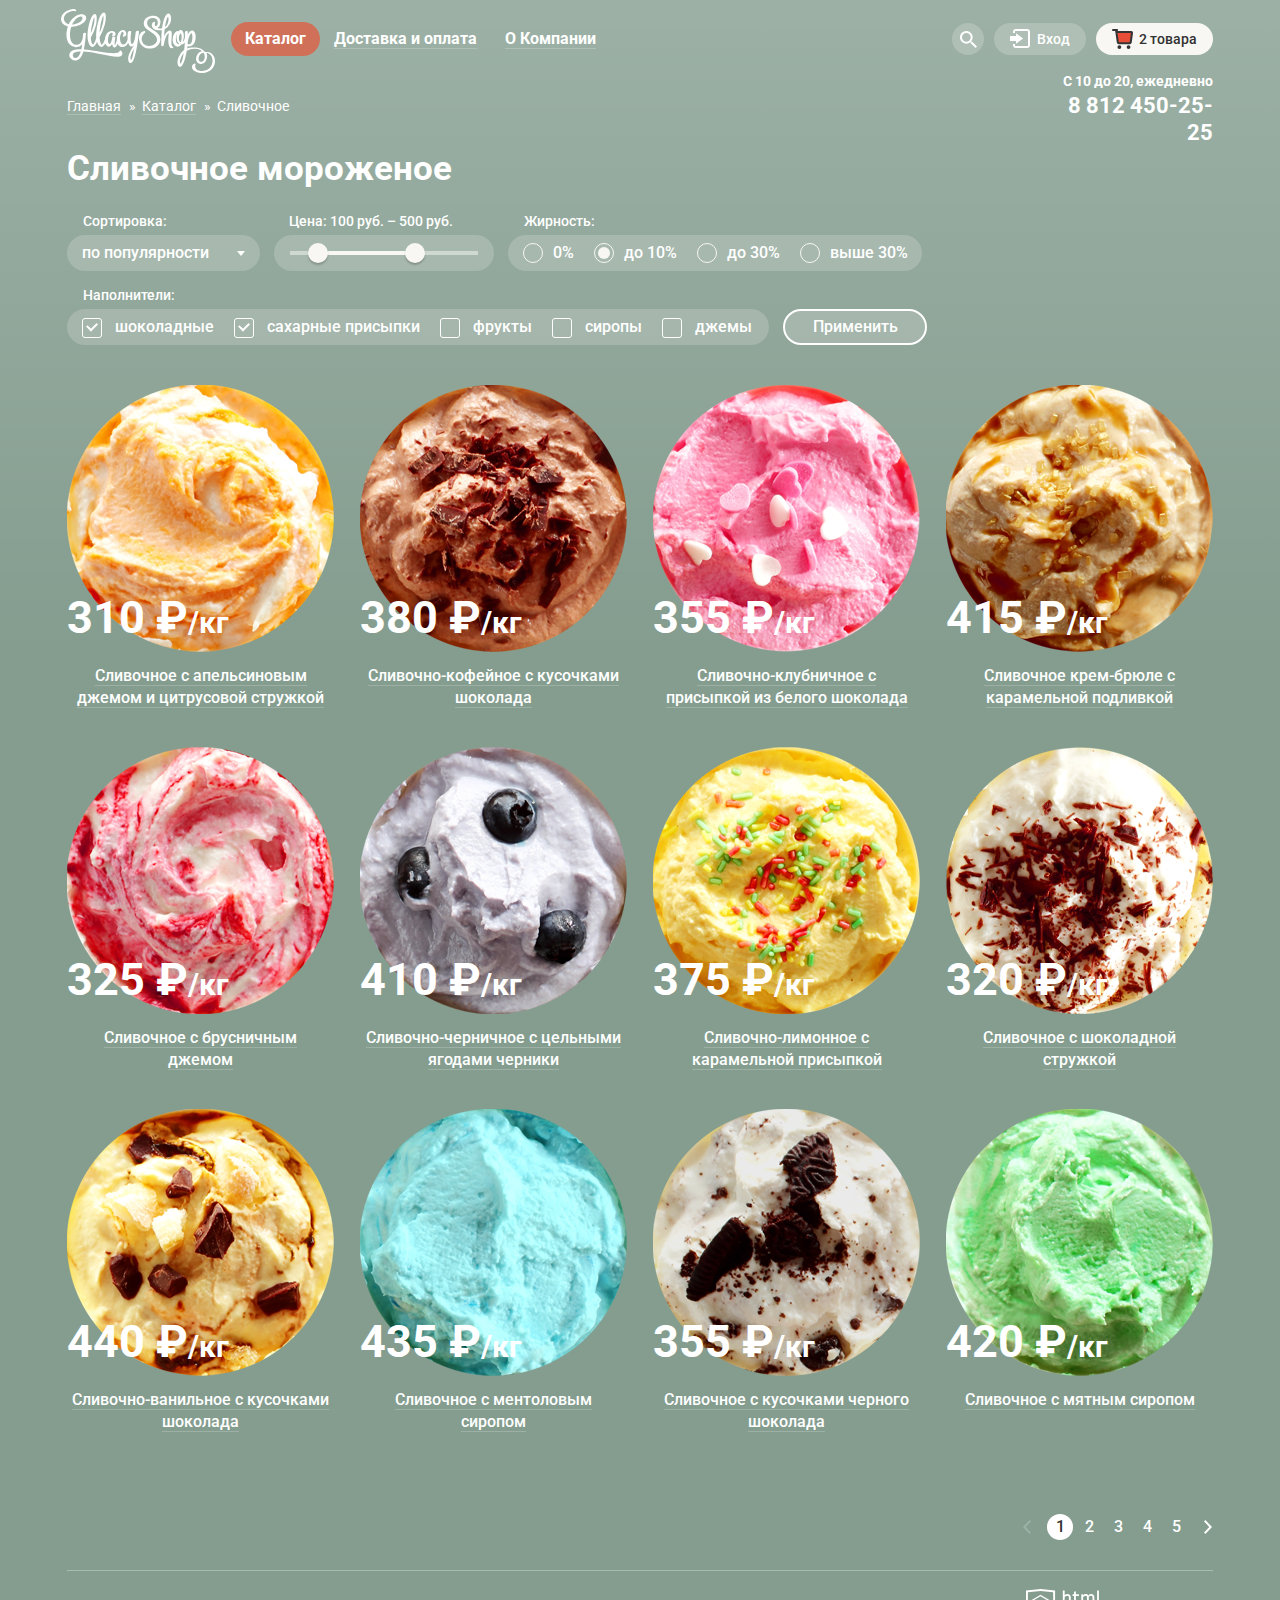
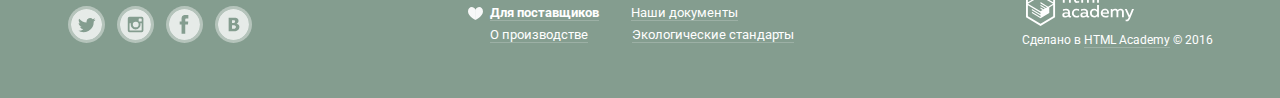
==== commit 5cf3015e: "Минимизация" ====
--- a/catalog.html
+++ b/catalog.html
@@ -5,11 +5,10 @@
     <title>Сливочное Мороженое - Каталог - Магазин «Глэйси»</title>
     <link href="https://fonts.googleapis.com/css?family=Roboto:400,500,700&subset=cyrillic" rel="stylesheet" type="text/css">
     <link href="css/normalize.css" rel="stylesheet" type="text/css">
-    <link href="css/style.css" rel="stylesheet" type="text/css">
+    <link href="css/style.min.css" rel="stylesheet" type="text/css">
   </head>
   <body>
-  <!-- Все стили прописаны только для лучшего восприятия
-    ↓ Шапка ↓ -->
+  <!-- ↓ Шапка ↓ -->
     <div class="wrapper">
       <header class="page-header">
         <div class="container clearfix">
--- a/css/style.min.css
+++ b/css/style.min.css
@@ -0,0 +1 @@
+*,:active,:focus{border:none;outline:none}h1,h2,p{margin:0}img{max-width:100%;height:auto}body{font-family:"Roboto","Tahoma",sans-serif;font-size:16px;line-height:22px;font-weight:700;color:#fff}h1,h2{font-size:35px;line-height:41px}.wrapper{box-sizing:border-box;display:table;width:100%;margin:0 auto;background-color:#849d8f;background-image:-webkit-linear-gradient(rgba(255,255,255,.2),transparent 656px);background-image:linear-gradient(rgba(255,255,255,.2),transparent 656px)}.background-slide-1{background-color:#849d8f;background-image:-webkit-radial-gradient(50% 15%,circle,#cff6e1,#849d8f 530px);background-image:radial-gradient(circle at 50% 15%,#cff6e1,#849d8f 530px)}.background-slide-2{background-color:#8996a6;background-image:-webkit-radial-gradient(50% 15%,circle,#d6ebfd,#8996a6 530px);background-image:radial-gradient(circle at 50% 15%,#d6ebfd,#8996a6 530px)}.background-slide-3{background-color:#9d8b84;background-image:-webkit-radial-gradient(50% 15%,circle,#f9e4da,#9d8b84 530px);background-image:radial-gradient(circle at 50% 15%,#f9e4da,#9d8b84 530px)}.container{width:1146px;padding:0 27px;margin:0 auto}.clearfix::after{content:"";display:table;clear:both}.page-header{padding-top:23px}.page-header-navigation{float:left;width:560px}.navigation-list,.page-header-user{min-height:50px;font-size:0;position:relative}.page-header-user{text-align:right;float:right;width:560px}.navigation-list{box-sizing:border-box;float:left;width:396px;margin:0;padding:7px 0 0 14px;list-style:none;z-index:1}.navigation-list ul{margin:0;padding:0}.navigation-list li{display:inline-block;vertical-align:top;margin-right:28px}.navigation-list li:last-child{margin-right:0}.navigation-list a{display:block;font-size:16px;line-height:18px;text-decoration:none;color:#fff;border-bottom:1px solid rgba(255,255,255,.2)}.list-item:active>a,.list-item:hover>a{padding:8px 14px;margin:-8px -14px;border-radius:25px;background:#f7f6f3;color:#333;border:none}.list-item-catalog:hover>a::before{content:"";position:absolute;bottom:-15px;left:0;width:100%;height:20px;background:0 0}.list-item>a:active{background:#ededed;box-shadow:inset 0 2px 1px #696969}.navigation-list>.list-item,main.container.inner{position:relative}.page-header-sub-nav{position:absolute;left:-9999px;opacity:0;border-radius:5px;width:143px;height:171px;background:#f8f7f4;box-shadow:0 20px 20px rgba(0,0,0,.4)}.page-header-sub-nav a{border:none;box-sizing:border-box;width:143px;height:32px;padding-top:7px;padding-left:21px;font-size:14px;line-height:16px;color:#323232;font-weight:400}.sub-list-item:hover a{background:#fbded8}.new-items a{position:relative;height:30px;margin-top:5px;margin-bottom:4px;padding-top:5px;font-weight:700}.new-items a::after{content:"";position:absolute;left:50%;margin-left:-64px;bottom:0;width:128px;height:1px;background:rgba(53,53,53,.2)}.list-item-catalog:hover .page-header-sub-nav{z-index:2;top:31px;left:-20px;opacity:1}.sub-list-item a:active{background:#f6b5a5}.list-item.current>a{padding:8px 14px;margin:-8px -14px;border-radius:25px;border:none}.list-item.current>a,.sub-list-item.current a{color:#fff;background:#d07058}.page-header-logo{position:relative;float:left;width:148px;min-height:50px;margin-right:16px}.page-header-logo img{position:absolute;top:-14px;left:-6px;max-width:inherit}.page-header-info{float:right;width:170px;font-size:0;line-height:15px;text-align:right}.page-header-info .info-time{font-size:14px;line-height:16px}.breadcrumbs a,.page-header-info .info-phone{font-size:22px;line-height:24px;text-decoration:none;color:#fff}.breadcrumbs{clear:left;float:left;width:auto;margin-top:25px;font-size:0}.breadcrumbs a{position:relative;margin-right:21px;font-size:14px;line-height:16px;font-weight:400;border-bottom:1px solid rgba(255,255,255,.2)}.breadcrumbs a::after{content:"»";position:absolute;right:-15px;pointer-events:none}.breadcrumbs a:not(:last-child):active,.breadcrumbs a:not(:last-child):hover{color:#ffbc9e;border-color:rgba(249,172,159,.3)}.breadcrumbs a:active::after,.breadcrumbs a:hover::after{color:#fff}.breadcrumbs .current{border:none;cursor:default}.box,.breadcrumbs .current::after,.search-box button{display:none}.page-header-user .button-light{box-sizing:border-box;display:inline-block;vertical-align:top;margin-right:10px;font-size:14px;line-height:16px;font-weight:500;text-decoration:none}.page-header-user .button-light.button-shopping-cart{margin-right:0}.button-light.button-search{position:relative;width:32px;height:32px;border-radius:50%;background:rgba(255,255,255,.2) url(../img/icon-search.svg) no-repeat 50% 50%;cursor:pointer}.button-light.button-search:hover{background:#fff url(../img/icon-search-hover.svg) no-repeat 50% 50%}.button-light.button-search:hover::after{content:"";position:absolute;top:0;right:0;width:100%;height:36px;background:0 0}.button-light.button-login:hover~.login-box,.button-light.button-search:hover~.search-box,.search-box:hover{display:block}.box{box-sizing:border-box;position:absolute;z-index:2;border-radius:5px;background:#f8f7f4;box-shadow:0 20px 20px rgba(0,0,0,.4)}.search-box{top:36px;left:-10px;width:341px;height:84px;padding:20px 15px}.search-box input[type=search]{box-sizing:border-box;width:311px;height:44px;font-size:14px;line-height:24px}.button-light.button-login{position:relative;width:92px;height:32px;padding-top:8px;padding-right:16px;padding-left:35px;font-weight:500;color:#fff;border-radius:25px;background:rgba(255,255,255,.2);cursor:pointer}.button-light.button-login::before{content:"";position:absolute;top:6px;left:16px;width:20px;height:19px;background:url(../img/icon-login.svg) no-repeat}.button-light.button-login:hover{color:#323232;background:#f8f7f4}.button-light.button-login:hover::before{background:url(../img/icon-login-hover.svg) no-repeat}.button-light.button-login:hover::after,.button-light.button-shopping-cart.full:hover::after{content:"";position:absolute;top:0;right:0;width:100%;height:36px;background:0 0}.login-box{top:36px;left:156px;width:277px;height:214px;padding:20px 17px 20px 19px}.button-light.button-shopping-cart.full:hover~.shopping-cart-box,.login-box:hover{display:block}.login-box input{width:100%;height:44px;font-size:14px;line-height:24px;margin-bottom:20px}.button-sign-in{float:left;width:100px;height:44px;font-size:18px;padding-top:2px;line-height:24px;border-radius:20px}.forgot{float:right;width:120px;font-size:13px;line-height:21px;text-align:left}.forgot a{color:#323232;font-weight:400;text-decoration:none;border-bottom:1px solid rgba(0,0,0,.3)}.content-left a:active,.content-left a:hover,.forgot a:active,.forgot a:hover,.shopping-cart-row a:active,.shopping-cart-row a:hover{color:#e84d37;border-color:#ec593c}.button-light.button-shopping-cart{position:relative;width:117px;height:32px;padding-top:8px;text-align:left;padding-left:44px;font-weight:500;color:#fff;border-radius:25px;background:rgba(255,255,255,.2);cursor:default}.button-light.button-shopping-cart::before{content:"";position:absolute;top:6px;left:16px;width:21px;height:20px;background:url(../img/icon-shopping-cart-empty.svg) no-repeat}.button-light.button-shopping-cart.full{padding-left:43px;color:#323232;background:#f8f7f4;cursor:pointer}.button-light.button-shopping-cart.full::before{background-image:url(../img/icon-shopping-cart-full-border.svg),url(../img/icon-shopping-cart-full-inner.svg);background-position:0 0,5px 4px;background-repeat:no-repeat,no-repeat}.shopping-cart-box{top:36px;right:0;width:539px;min-height:242px;padding:18px 14px 20px 15px;font-size:13px;line-height:16px;font-weight:400;color:#323232}.shopping-cart-box:hover{display:block}.shopping-cart-row a{text-decoration:none;color:inherit}.shopping-cart-row td{vertical-align:top;padding:0 0 10px}.shopping-cart-row:last-child td{padding-bottom:14px}.shopping-cart-row td:not(:nth-child(2)){padding-top:9px}.shopping-cart-list{width:510px;text-align:center;border-bottom:1px solid #cacac7;margin-bottom:14px}.shopping-cart-row td.column-product-delete{width:17px;text-align:left;padding-left:3px;padding-top:8px}.product-delete{width:11px;height:11px;background:url(../img/icon-delete.svg) no-repeat 50% 50%;border:none;cursor:pointer}td.column-product-photo{font-size:0;width:40px;text-align:center}.column-product-photo img{border-radius:50%}td.column-product-title{width:auto;text-align:left;padding-left:6px;padding-right:5px}.column-product-set{width:110px;text-align:center}.column-product-set span{color:#999}.column-product-cost{width:85px;text-align:center}.purchase{float:right}.total-cost{text-align:right;margin-bottom:14px;font-size:15px;line-height:18px;font-weight:700;margin-right:-2px}.button-issue-order{box-sizing:border-box;width:170px;height:44px;padding-top:10px;border-radius:20px;font-size:18px;line-height:24px;font-weight:700}.slider{position:relative;float:left;width:1146px;height:590px;margin:-43px auto -20px}.slider input[type=radio],.slider-slide{display:none}.slider-text{width:690px;margin:0 auto 30px;font-size:60px;line-height:1em}.slider-controls{position:absolute;bottom:83px;left:0;z-index:10;font-size:0;line-height:0}.slider-controls label{display:inline-block;vertical-align:top;width:17px;height:17px;margin-right:8px;line-height:0;border-radius:50%;background:0 0;border:2px solid #fff;cursor:pointer}.slider-inner{box-sizing:border-box;height:100%;padding-top:315px;text-align:center}.slider-controls label:hover{background:rgba(248,247,244,.4)}#radio-1:checked~.slider-inner label[for=radio-1],#radio-2:checked~.slider-inner label[for=radio-2],#radio-3:checked~.slider-inner label[for=radio-3]{background:#fff}#radio-1:checked~.slider-inner #slide-1,#radio-2:checked~.slider-inner #slide-2,#radio-3:checked~.slider-inner #slide-3{display:block}#radio-1:checked~.slider-inner{background:url(../img/promo-photo-1.png) no-repeat 50% 100%}#radio-2:checked~.slider-inner{background:url(../img/promo-photo-2.png) no-repeat 50% 100%}#radio-3:checked~.slider-inner{background:url(../img/promo-photo-3.png) no-repeat 50% 100%}.button-red{position:relative;display:inline-block;vertical-align:bottom;text-align:center;text-decoration:none;font-weight:700;color:#fff;background-image:-webkit-linear-gradient(bottom,#e74a35,#f26843);background-image:linear-gradient(to top,#e74a35,#f26843);box-shadow:0 2px 2px rgba(172,16,0,.64);cursor:pointer}.button-red:hover{background-image:-webkit-linear-gradient(bottom,#ec6f5e,#f58669);background-image:linear-gradient(to top,#ec6f5e,#f58669);box-shadow:0 2px 2px #ac1000}.button-red:active{background-image:-webkit-linear-gradient(bottom,#e1613e,#d84732);background-image:linear-gradient(to top,#e1613e,#d84732);box-shadow:inset 0 2px 2px #ac1000}.slider .button-slider{box-sizing:border-box;width:280px;height:64px;margin:0 auto;padding-top:8px;text-shadow:0 2px 5px rgba(160,32,11,.76);font-size:32px;line-height:44px;border-radius:50px}main.container.inner::after{content:"";position:absolute;bottom:-1px;width:inherit;height:1px;background:rgba(255,255,255,.3)}.page-title{margin:0 0 24px}.filters{width:879px;min-height:140px;margin-bottom:24px;font-size:0}.filters label{-webkit-user-select:none;-moz-user-select:none;-ms-user-select:none;user-select:none}.filters p{margin-bottom:6px;margin-left:16px}.filters .filter-col{display:inline-block;vertical-align:middle;font-size:16px;line-height:18px;margin-right:20px}.filter-col:last-child{margin-right:0}.filters-form>div{display:inline-block;vertical-align:bottom;margin-bottom:16px;margin-right:14px;font-size:14px;line-height:16px;font-weight:500}.filter-background{font-size:16px;line-height:18px;border-radius:20px;background:rgba(248,247,244,.2)}.filter-sort{position:relative}.filter-sort .filter-sort-content{box-sizing:border-box;width:193px;height:36px;padding-left:15px;color:#fff;-webkit-appearance:none;-moz-appearance:none;appearance:none}.filter-sort .filter-sort-content::-ms-expand{display:none}.filter-sort-triangle{position:absolute;bottom:15px;right:15px;width:0;height:0;border-top:5px solid #fff;border-bottom:5px solid;border-left:4px solid;border-right:4px solid;border-bottom-width:0;border-left-color:transparent;border-right-color:transparent;cursor:pointer}.filter-sort-content:focus~.filter-sort-triangle,.filter-sort-content:hover~.filter-sort-triangle{border-top-color:#333}.filter-sort .filter-sort-content:hover{color:#323232;background:#fff;cursor:pointer}.filter-sort .filter-sort-content:focus{color:#323232;background:#fff}.filter-sort-content:focus option{font-size:14px;line-height:16px}.filter-cost{height:56px}.filter-cost .filter-cost-controls{padding-left:15px;margin-bottom:6px;margin-top:-2px;width:205px}.filter-cost-controls input[type=text]{width:25px;background:0 0;color:#fff}.filter-cost .filter-range{box-sizing:border-box;position:relative;width:220px;height:36px;padding:16px}.filter-range .scale{height:4px;background:rgba(248,247,244,.5)}.filter-range .bar{margin-left:34px;width:97px;height:inherit;background:#f8f7f4}.filter-range .toggle{content:"";position:absolute;top:8px;left:0;width:20px;height:20px;border-radius:50%;background:#f8f7f4;box-shadow:0 2px 2px rgba(0,0,0,.2);cursor:pointer}.filter-range .toggle-min{left:34px}.filter-range .toggle-max{left:131px}.filter-range .toggle:hover{width:24px;height:24px;margin-top:-2px;margin-left:-2px}.filter-fat-content,.filter-filling-content{box-sizing:border-box;width:414px;height:36px;font-size:0;padding-top:9px;padding-left:15px}.filter-filling-content{width:702px}.filter-fat-content input[type=radio],.filter-filling-content input[type=checkbox]{display:none}.filter-fat-content label{position:relative;padding-left:30px;cursor:pointer}.filter-fat-content label::before{content:"";position:absolute;top:0;left:0;width:18px;height:18px;border:1px solid #f8f7f4;border-radius:50%}input[type=radio]:checked+label::after{content:"";position:absolute;top:4px;left:4px;width:12px;height:12px;background:#f8f7f4;border-radius:50%}.filter-filling-content label{position:relative;padding-left:33px;cursor:pointer}.filter-filling-content label::before{content:"";position:absolute;left:0;width:18px;height:18px;border:1px solid #fff;border-radius:3px}input[type=checkbox]:checked+label::after{content:"";position:absolute;top:5px;left:5px;width:8px;height:5px;border-bottom:2px solid #fff;border-left:2px solid #fff;-webkit-transform:rotate(-45deg);transform:rotate(-45deg)}input:not(:disabled)+label:hover::before{width:16px;height:16px;border-width:2px}input[type=checkbox]:disabled+label,input[type=radio]:disabled+label{color:rgba(255,255,255,.4)}input[type=checkbox]:disabled+label::after,input[type=checkbox]:disabled+label::before,input[type=radio]:disabled+label::before{border-color:rgba(255,255,255,.4)}input[type=radio]:disabled+label::after{background:rgba(255,255,255,.4)}.filters .button{width:144px;height:36px;border:2px solid #fff;color:#fff}.filters .button:hover{background:#fbfcfb;color:#323232;cursor:pointer}.filters .button:active{border:none;background:#eaeaea;color:#323232;box-shadow:inset 0 2px 1px #696969}.catalog{font-size:0}.catalog-item{position:relative;display:inline-block;vertical-align:top;width:267px;min-height:330px;margin-right:26px;margin-bottom:32px;font-size:16px;line-height:22px;cursor:pointer}.catalog-item:hover .catalog-item-photo{position:relative;z-index:4}.catalog-item:hover .cost{z-index:5}.catalog-item:hover::before{content:"";position:absolute;z-index:3;top:-6px;left:-13px;width:293px;min-height:122.7%;background:rgba(248,247,244,.3)}.catalog-item:hover span{border:none}.catalog-item:hover .button-quick-view{display:block;z-index:4}.button-quick-view{box-sizing:border-box;position:absolute;bottom:-50px;left:50%;margin-left:-100px;padding-top:10px;width:200px;height:44px;font-size:18px;line-height:24px;border-radius:20px}.catalog-item:nth-child(4n){margin-right:0}.catalog-item .cost{position:absolute;top:210px;font-size:30px;line-height:1em}.cost span:first-child{font-size:45px;line-height:1em}.catalog-item .button-quick-view{display:none}.catalog-item-photo{margin:0}.catalog-item-photo img{width:267px;height:267px}.catalog-item-description{width:257px;margin:7px auto 0;font-weight:500;text-align:center}.catalog-item-description span{border-bottom:1px solid rgba(255,255,255,.2)}.catalog-pagination{float:right;margin-top:43px;margin-bottom:30px;margin-right:-8px;font-size:0}.catalog-pagination .pagination-button{box-sizing:border-box;display:inline-block;vertical-align:middle;width:26px;height:26px;margin-left:3px;padding:4px;font-size:16px;line-height:18px;font-weight:500;text-decoration:none;text-align:center;border-radius:50%;color:#fff;background-color:transparent}.catalog-pagination .current-page{color:#323232;background:#fff;pointer-events:none}.catalog-pagination .current{opacity:.2;pointer-events:none}.catalog-pagination .pagination-button:hover{background-color:rgba(255,255,255,.2)}.catalog-pagination .previous{background:url(../img/arrow.svg) no-repeat 50% 50%;margin-right:4px}.catalog-pagination .next{background:url(../img/arrow.svg) no-repeat 50% 50%;-webkit-transform:rotate(180deg);transform:rotate(180deg);margin-left:6px}.banners{margin-bottom:40px}.banners-left,.banners-right{box-sizing:border-box;position:relative;width:560px;min-height:229px;padding:16px 20px;border-radius:15px;background-size:cover}.banners-left{background:#4e8567 url(../img/banner-left-bg.jpg) no-repeat;float:left}.banners-right{float:right;background:#4e8567 url(../img/banner-right-bg.jpg) no-repeat}.banners h2{margin-bottom:15px;margin-left:-1px}.banners p,.button-want{font-size:18px;line-height:22px}.button-want{position:absolute;bottom:23px;right:21px;line-height:24px;padding:10px 23px 12px 22px;border-radius:30px}.catalog-item .hit{position:absolute;top:0;left:0;width:61px;height:61px}.catalog-item:hover .hit{z-index:5}.dignity{box-sizing:border-box;width:1146px;min-height:306px;padding:24px 20px;margin-bottom:40px;border-radius:15px;color:#323232;background:#73ae8e url(../img/dignity-bg.jpg)}.dignity-title{font-size:24px;line-height:30px}.dignity-left,.dignity-right{float:left;width:539px;min-height:80px;font-weight:400}.dignity-right{float:right}.dignity-description{position:relative;margin-top:22px;padding-left:57px}.dignity-description::before{content:"";position:absolute;top:-12px;left:0;width:49px;height:49px}.dignity-left .dignity-description:first-child::before{background:url(../img/icon-ice-cream.svg) no-repeat}.dignity-left .dignity-description:last-child::before{background:url(../img/icon-leaf.svg) no-repeat}.dignity-right .dignity-description:first-child::before{background:url(../img/icon-cow.svg) no-repeat}.dignity-right .dignity-description:last-child::before{background:url(../img/icon-thermometer.svg) no-repeat}.content{margin-bottom:40px}.content-left,.content-right{box-sizing:border-box;width:560px;min-height:220px;border-radius:15px;background-size:cover}.content-left{background:#acc5b8 url(../img/content-left-bg.jpg) no-repeat;float:left;padding:22px 255px 22px 20px;color:#323232}.content-left h2{font:inherit;font-weight:500;margin-bottom:5px}.content-left a{color:inherit;font-size:24px;line-height:30px;text-decoration:none;border-bottom:2px solid #323232}.content-right{position:relative;float:right;padding:34px 27px;font-weight:400;color:#5a5a5a;background:#acc5b8 url(../img/content-right-bg.png) no-repeat}.input-field{box-sizing:border-box;border-radius:5px;padding:10px 15px;border:1px solid rgba(178,178,178,.52);color:#323232;background:#fff;font-weight:700}.input-field::-webkit-input-placeholder{color:#999;font-weight:400}.input-field::-moz-placeholder{color:#999;font-weight:400}.input-field:-ms-input-placeholder{color:#999;font-weight:400}.input-field:hover{padding-left:14px;padding-right:14px;border:2px solid rgba(154,154,154,.52)}.input-field:focus{padding-left:14px;padding-right:14px;border:2px solid rgba(46,136,228,.52)}.input-field:required{box-shadow:none}.subscribe input[type=email]{position:absolute;bottom:40px;left:26px;width:368px;height:44px;font-size:16px;line-height:24px}.button-subscribe-send{position:absolute;bottom:41px;right:26px;width:129px;height:44px;padding-bottom:4px;border-radius:25px;font-size:18px;line-height:24px}.location{position:relative;width:100%;min-height:429px;margin-left:-27px;line-height:0}.location iframe{background:url(../img/map.jpg) no-repeat}.location-communication{box-sizing:border-box;position:absolute;top:62px;right:-27px;width:302px;min-height:305px;padding:29px 25px;font-size:14px;line-height:20px;font-weight:400;color:#323232;border-radius:15px;background:#fefefe}.button-feedback{box-sizing:border-box;width:252px;height:44px;padding-top:9px;margin-top:9px;border-radius:25px;font-size:18px;line-height:24px}.location-communication p{margin-bottom:14px}.location-communication p:last-of-type::first-line{line-height:29px}.feedback-box,.location-communication b{font-size:18px;line-height:24px}.location-communication .phone{text-decoration:none;color:#323232;line-height:22px}.phone~span{line-height:22px}.feedback-box{position:fixed;z-index:10;top:50%;left:50%;margin-left:-239px;margin-top:-221px;width:477px;height:442px;padding:16px 24px;border-radius:10px;box-shadow:none;font-size:16px}.feedback-box-show{display:block;-webkit-animation:showing .5s linear;animation:showing .5s linear}.feedback-box-error{-webkit-animation:shake .5s linear;animation:shake .5s linear}.feedback-box p{font-size:24px;line-height:28px;font-weight:500;color:#323232;margin-bottom:19px}.feedback-box-close{position:absolute;top:13px;right:13px;width:22px;height:22px;background:0 0;cursor:pointer}.feedback-box-close::after,.feedback-box-close::before{top:10px;left:0;content:"";position:absolute;width:22px;height:2px;background:#070707}.feedback-box-close::before{-webkit-transform:rotate(45deg);transform:rotate(45deg)}.feedback-box-close::after{-webkit-transform:rotate(-45deg);transform:rotate(-45deg)}.feedback-box input{width:267px;height:44px;margin-bottom:20px}.input-field-commentary{box-sizing:border-box;width:428px;height:155px;resize:none;margin-bottom:18px}.input-field-commentary:focus,.input-field-commentary:hover{padding-top:9px}.button-feedback-send{width:138px;height:44px;border-radius:25px;font-size:18px;line-height:24px;margin-left:290px;bottom:0}.feedback-overlay{display:none;position:fixed;top:0;left:0;width:100%;height:100%;z-index:9;background:rgba(0,0,0,.3);cursor:pointer}.feedback-overlay-show{display:block}@-webkit-keyframes showing{0%{opacity:0;-webkit-transform:translateY(600px);transform:translateY(600px)}to{opacity:1;-webkit-transform:translateY(0);transform:translateY(0)}}@keyframes showing{0%{opacity:0;-webkit-transform:translateY(600px);transform:translateY(600px)}to{opacity:1;-webkit-transform:translateY(0);transform:translateY(0)}}@-webkit-keyframes shake{0%,to{-webkit-transform:translateX(0);transform:translateX(0)}10%,30%,50%,70%,90%{-webkit-transform:translateX(10px);transform:translateX(10px);background:#f83e3e}20%,40%,60%,80%{-webkit-transform:translateX(-10px);transform:translateX(-10px);background:#f83e3e}}@keyframes shake{0%,to{-webkit-transform:translateX(0);transform:translateX(0)}10%,30%,50%,70%,90%{-webkit-transform:translateX(10px);transform:translateX(10px);background:#f83e3e}20%,40%,60%,80%{-webkit-transform:translateX(-10px);transform:translateX(-10px);background:#f83e3e}}.page-footer{padding-top:0;padding-bottom:25px}.page-footer-social{box-sizing:border-box;float:left;width:267px;min-height:103px;margin-right:26px;padding-top:36px;padding-left:1px;font-size:0}.page-footer-social .social-button{display:inline-block;vertical-align:bottom;width:31px;height:31px;margin-right:12px;border-radius:50%;border:3px solid rgba(255,255,255,.5)}.page-footer-social .social-button:hover{border-color:rgba(255,255,255,.71);opacity:1}.page-footer-social .social-button:active{box-shadow:inset 0 2px 1px #888;border-color:rgba(254,254,254,.7)}.social-button-tw{background:url(../img/icon-twitter.svg) no-repeat 50% 50%;opacity:.8}.social-button-inst{background:url(../img/icon-instagram.svg) no-repeat 50% 50%;opacity:.8}.social-button-fb{background:url(../img/icon-facebook.svg) no-repeat 50% 50%;opacity:.8}.social-button-vk{background:url(../img/icon-vkontakte.svg) no-repeat 50% 50%;opacity:.8}.page-footer-menu{float:left;box-sizing:border-box;width:560px;min-height:103px;padding-top:31px;padding-left:130px}.page-footer-list{margin:0;padding:0;list-style:none}.page-footer-menu a{font-size:13px;line-height:18px;font-weight:400;color:#fff;text-decoration:none;border-bottom:1px solid rgba(255,255,255,.2)}.page-footer a:active,.page-footer a:hover{color:#ffbc9e;border-color:rgba(249,172,159,.3)}.list-item-about:first-child a:first-child{position:relative;font-weight:700;margin-right:28px}.list-item-about:first-child a:first-child::before{content:"";position:absolute;width:18px;height:13px;left:-22px;top:2px;background:url(../img/icon-heart.svg) no-repeat 0 0}.list-item-about:last-child a:first-child{margin-right:40px}.page-footer-copyright{box-sizing:border-box;float:right;width:267px;min-height:103px;padding-top:19px;font-size:12px;font-weight:400;line-height:18px}.page-footer-copyright .page-footer-logo{width:108px;height:38px;margin:0 auto 4px}.page-footer-copyright .made-in{text-align:right}.made-in a{color:#fff;text-decoration:none;border-bottom:1px solid rgba(255,255,255,.2)}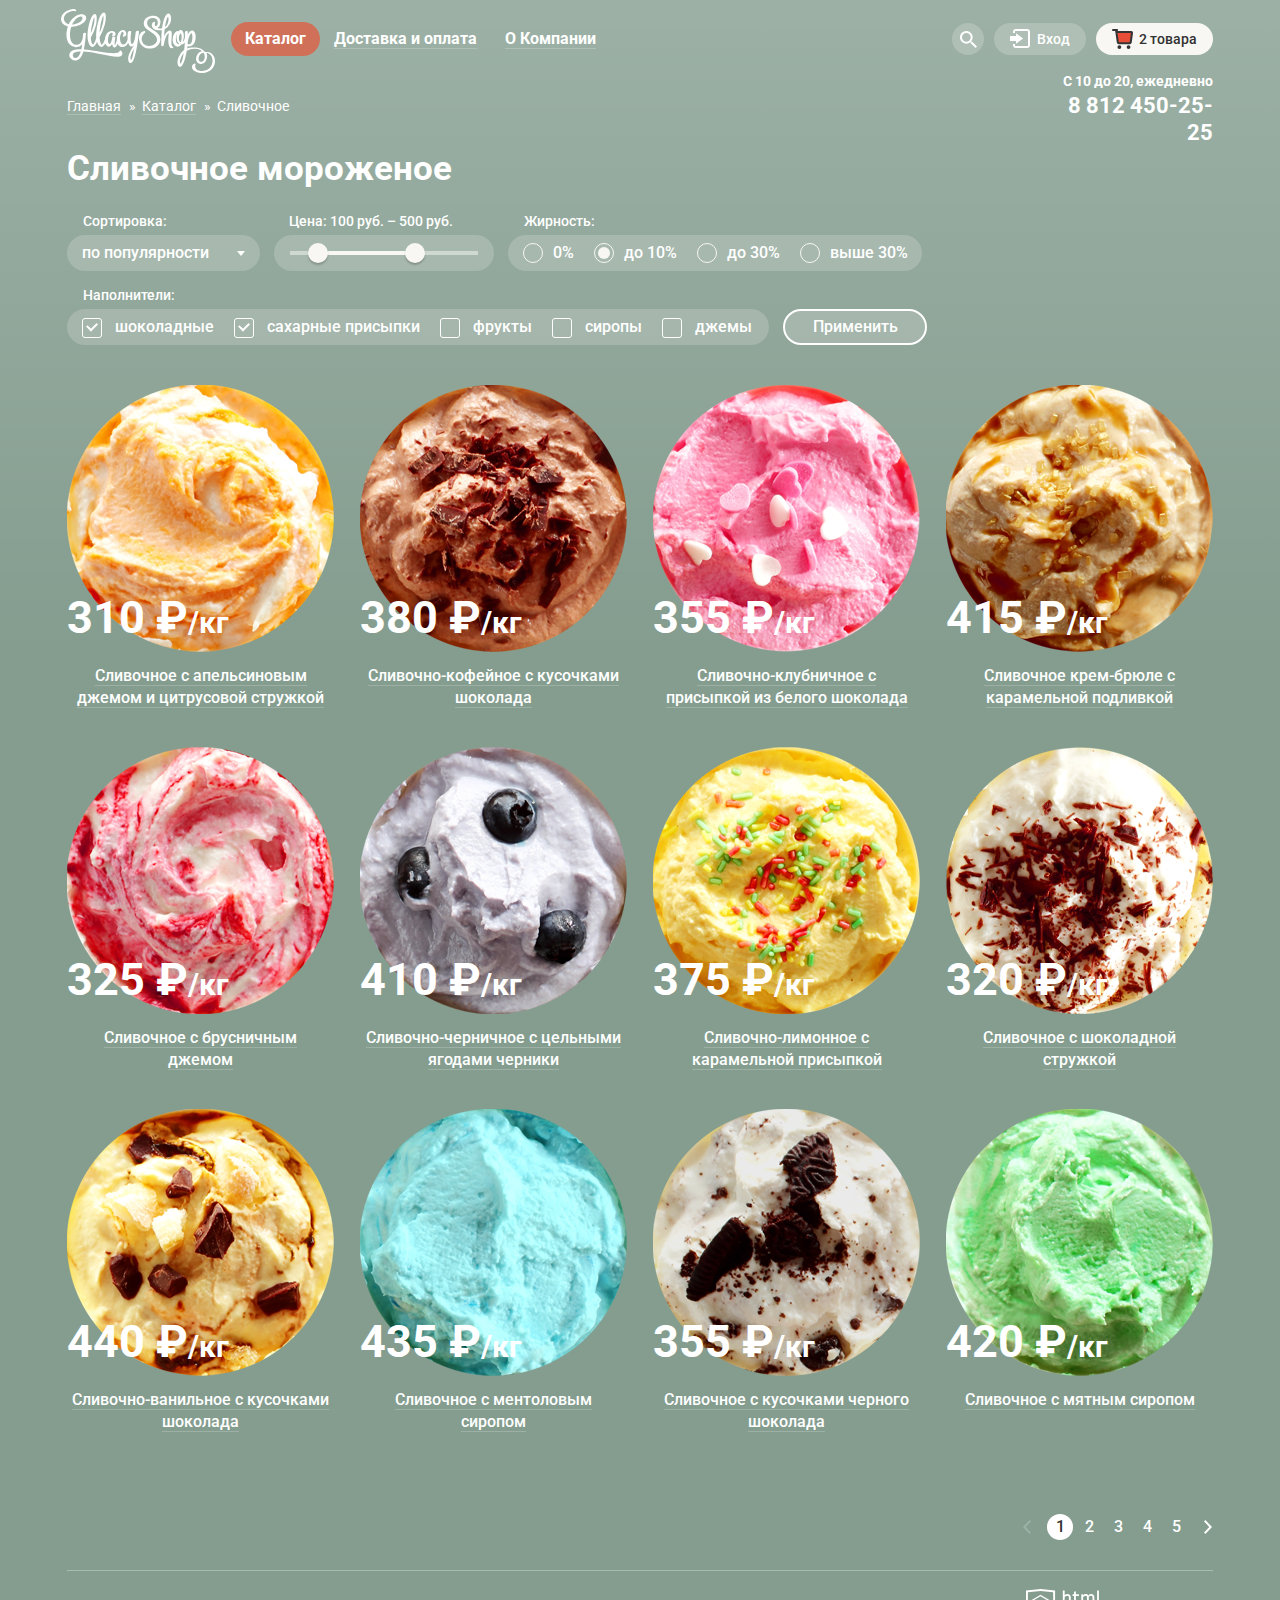
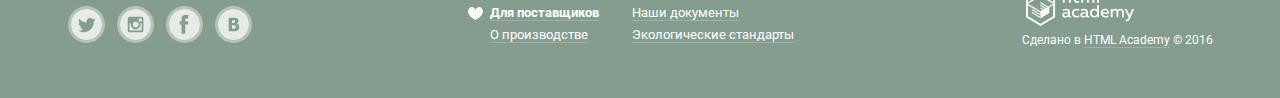
==== commit c2585d6a: "Общие изменения" ====
--- a/catalog.html
+++ b/catalog.html
@@ -8,7 +8,6 @@
     <link href="css/style.min.css" rel="stylesheet" type="text/css">
   </head>
   <body>
-  <!-- ↓ Шапка ↓ -->
     <div class="wrapper">
       <header class="page-header">
         <div class="container clearfix">
@@ -104,10 +103,8 @@
           </div>
         </div>
       </header>
-      <!-- Основное содержание -->
       <main class="container inner">
         <h1 class="page-title">Сливочное мороженое</h1>
-        <!-- Блок фильтров -->
         <div class="filters">
           <form class="filters-form" action="https://echo.htmlacademy.ru" method="post">
             <div class="filter-sort">
@@ -121,12 +118,11 @@
               <span class="filter-sort-triangle"></span>
             </div>
             <div class="filter-cost">
-              <!--<p>Цена: 100 руб. – 500 руб.</p>-->
               <div class="filter-cost-controls">
                 Цена:
-                <output type="text" name="min-cost">100</output>
+                <output name="min-cost">100</output>
                 руб. &ndash;
-                <output type="text" name="max-cost">500</output>
+                <output name="max-cost">500</output>
                 руб.
               </div>
               <div class="filter-background filter-range">
@@ -188,7 +184,6 @@
             </div>
           </form>
         </div>
-        <!-- Содержание каталога -->
         <div class="catalog clearfix">
           <div class="catalog-item">
             <div class="cost">
@@ -333,7 +328,6 @@
           </div>
         </div>
       </main>
-      <!-- Подвал -->
       <footer class="page-footer inner">
         <div class="container clearfix">
           <div class="page-footer-social">
@@ -346,10 +340,10 @@
             <ul class="page-footer-list">
               <li class="list-item-about">
                 <a href="#">Для поставщиков</a>
+                <a href="#">О производстве</a>
+              </li>
+              <li class="list-item-about">
                 <a href="#">Наши документы</a>
-              </li>
-              <li class="list-item-about">
-                <a href="#">О производстве</a>
                 <a href="#">Экологические стандарты</a>
               </li>
             </ul>
--- a/css/style.min.css
+++ b/css/style.min.css
@@ -1 +1 @@
-*,:active,:focus{border:none;outline:none}h1,h2,p{margin:0}img{max-width:100%;height:auto}body{font-family:"Roboto","Tahoma",sans-serif;font-size:16px;line-height:22px;font-weight:700;color:#fff}h1,h2{font-size:35px;line-height:41px}.wrapper{box-sizing:border-box;display:table;width:100%;margin:0 auto;background-color:#849d8f;background-image:-webkit-linear-gradient(rgba(255,255,255,.2),transparent 656px);background-image:linear-gradient(rgba(255,255,255,.2),transparent 656px)}.background-slide-1{background-color:#849d8f;background-image:-webkit-radial-gradient(50% 15%,circle,#cff6e1,#849d8f 530px);background-image:radial-gradient(circle at 50% 15%,#cff6e1,#849d8f 530px)}.background-slide-2{background-color:#8996a6;background-image:-webkit-radial-gradient(50% 15%,circle,#d6ebfd,#8996a6 530px);background-image:radial-gradient(circle at 50% 15%,#d6ebfd,#8996a6 530px)}.background-slide-3{background-color:#9d8b84;background-image:-webkit-radial-gradient(50% 15%,circle,#f9e4da,#9d8b84 530px);background-image:radial-gradient(circle at 50% 15%,#f9e4da,#9d8b84 530px)}.container{width:1146px;padding:0 27px;margin:0 auto}.clearfix::after{content:"";display:table;clear:both}.page-header{padding-top:23px}.page-header-navigation{float:left;width:560px}.navigation-list,.page-header-user{min-height:50px;font-size:0;position:relative}.page-header-user{text-align:right;float:right;width:560px}.navigation-list{box-sizing:border-box;float:left;width:396px;margin:0;padding:7px 0 0 14px;list-style:none;z-index:1}.navigation-list ul{margin:0;padding:0}.navigation-list li{display:inline-block;vertical-align:top;margin-right:28px}.navigation-list li:last-child{margin-right:0}.navigation-list a{display:block;font-size:16px;line-height:18px;text-decoration:none;color:#fff;border-bottom:1px solid rgba(255,255,255,.2)}.list-item:active>a,.list-item:hover>a{padding:8px 14px;margin:-8px -14px;border-radius:25px;background:#f7f6f3;color:#333;border:none}.list-item-catalog:hover>a::before{content:"";position:absolute;bottom:-15px;left:0;width:100%;height:20px;background:0 0}.list-item>a:active{background:#ededed;box-shadow:inset 0 2px 1px #696969}.navigation-list>.list-item,main.container.inner{position:relative}.page-header-sub-nav{position:absolute;left:-9999px;opacity:0;border-radius:5px;width:143px;height:171px;background:#f8f7f4;box-shadow:0 20px 20px rgba(0,0,0,.4)}.page-header-sub-nav a{border:none;box-sizing:border-box;width:143px;height:32px;padding-top:7px;padding-left:21px;font-size:14px;line-height:16px;color:#323232;font-weight:400}.sub-list-item:hover a{background:#fbded8}.new-items a{position:relative;height:30px;margin-top:5px;margin-bottom:4px;padding-top:5px;font-weight:700}.new-items a::after{content:"";position:absolute;left:50%;margin-left:-64px;bottom:0;width:128px;height:1px;background:rgba(53,53,53,.2)}.list-item-catalog:hover .page-header-sub-nav{z-index:2;top:31px;left:-20px;opacity:1}.sub-list-item a:active{background:#f6b5a5}.list-item.current>a{padding:8px 14px;margin:-8px -14px;border-radius:25px;border:none}.list-item.current>a,.sub-list-item.current a{color:#fff;background:#d07058}.page-header-logo{position:relative;float:left;width:148px;min-height:50px;margin-right:16px}.page-header-logo img{position:absolute;top:-14px;left:-6px;max-width:inherit}.page-header-info{float:right;width:170px;font-size:0;line-height:15px;text-align:right}.page-header-info .info-time{font-size:14px;line-height:16px}.breadcrumbs a,.page-header-info .info-phone{font-size:22px;line-height:24px;text-decoration:none;color:#fff}.breadcrumbs{clear:left;float:left;width:auto;margin-top:25px;font-size:0}.breadcrumbs a{position:relative;margin-right:21px;font-size:14px;line-height:16px;font-weight:400;border-bottom:1px solid rgba(255,255,255,.2)}.breadcrumbs a::after{content:"»";position:absolute;right:-15px;pointer-events:none}.breadcrumbs a:not(:last-child):active,.breadcrumbs a:not(:last-child):hover{color:#ffbc9e;border-color:rgba(249,172,159,.3)}.breadcrumbs a:active::after,.breadcrumbs a:hover::after{color:#fff}.breadcrumbs .current{border:none;cursor:default}.box,.breadcrumbs .current::after,.search-box button{display:none}.page-header-user .button-light{box-sizing:border-box;display:inline-block;vertical-align:top;margin-right:10px;font-size:14px;line-height:16px;font-weight:500;text-decoration:none}.page-header-user .button-light.button-shopping-cart{margin-right:0}.button-light.button-search{position:relative;width:32px;height:32px;border-radius:50%;background:rgba(255,255,255,.2) url(../img/icon-search.svg) no-repeat 50% 50%;cursor:pointer}.button-light.button-search:hover{background:#fff url(../img/icon-search-hover.svg) no-repeat 50% 50%}.button-light.button-search:hover::after{content:"";position:absolute;top:0;right:0;width:100%;height:36px;background:0 0}.button-light.button-login:hover~.login-box,.button-light.button-search:hover~.search-box,.search-box:hover{display:block}.box{box-sizing:border-box;position:absolute;z-index:2;border-radius:5px;background:#f8f7f4;box-shadow:0 20px 20px rgba(0,0,0,.4)}.search-box{top:36px;left:-10px;width:341px;height:84px;padding:20px 15px}.search-box input[type=search]{box-sizing:border-box;width:311px;height:44px;font-size:14px;line-height:24px}.button-light.button-login{position:relative;width:92px;height:32px;padding-top:8px;padding-right:16px;padding-left:35px;font-weight:500;color:#fff;border-radius:25px;background:rgba(255,255,255,.2);cursor:pointer}.button-light.button-login::before{content:"";position:absolute;top:6px;left:16px;width:20px;height:19px;background:url(../img/icon-login.svg) no-repeat}.button-light.button-login:hover{color:#323232;background:#f8f7f4}.button-light.button-login:hover::before{background:url(../img/icon-login-hover.svg) no-repeat}.button-light.button-login:hover::after,.button-light.button-shopping-cart.full:hover::after{content:"";position:absolute;top:0;right:0;width:100%;height:36px;background:0 0}.login-box{top:36px;left:156px;width:277px;height:214px;padding:20px 17px 20px 19px}.button-light.button-shopping-cart.full:hover~.shopping-cart-box,.login-box:hover{display:block}.login-box input{width:100%;height:44px;font-size:14px;line-height:24px;margin-bottom:20px}.button-sign-in{float:left;width:100px;height:44px;font-size:18px;padding-top:2px;line-height:24px;border-radius:20px}.forgot{float:right;width:120px;font-size:13px;line-height:21px;text-align:left}.forgot a{color:#323232;font-weight:400;text-decoration:none;border-bottom:1px solid rgba(0,0,0,.3)}.content-left a:active,.content-left a:hover,.forgot a:active,.forgot a:hover,.shopping-cart-row a:active,.shopping-cart-row a:hover{color:#e84d37;border-color:#ec593c}.button-light.button-shopping-cart{position:relative;width:117px;height:32px;padding-top:8px;text-align:left;padding-left:44px;font-weight:500;color:#fff;border-radius:25px;background:rgba(255,255,255,.2);cursor:default}.button-light.button-shopping-cart::before{content:"";position:absolute;top:6px;left:16px;width:21px;height:20px;background:url(../img/icon-shopping-cart-empty.svg) no-repeat}.button-light.button-shopping-cart.full{padding-left:43px;color:#323232;background:#f8f7f4;cursor:pointer}.button-light.button-shopping-cart.full::before{background-image:url(../img/icon-shopping-cart-full-border.svg),url(../img/icon-shopping-cart-full-inner.svg);background-position:0 0,5px 4px;background-repeat:no-repeat,no-repeat}.shopping-cart-box{top:36px;right:0;width:539px;min-height:242px;padding:18px 14px 20px 15px;font-size:13px;line-height:16px;font-weight:400;color:#323232}.shopping-cart-box:hover{display:block}.shopping-cart-row a{text-decoration:none;color:inherit}.shopping-cart-row td{vertical-align:top;padding:0 0 10px}.shopping-cart-row:last-child td{padding-bottom:14px}.shopping-cart-row td:not(:nth-child(2)){padding-top:9px}.shopping-cart-list{width:510px;text-align:center;border-bottom:1px solid #cacac7;margin-bottom:14px}.shopping-cart-row td.column-product-delete{width:17px;text-align:left;padding-left:3px;padding-top:8px}.product-delete{width:11px;height:11px;background:url(../img/icon-delete.svg) no-repeat 50% 50%;border:none;cursor:pointer}td.column-product-photo{font-size:0;width:40px;text-align:center}.column-product-photo img{border-radius:50%}td.column-product-title{width:auto;text-align:left;padding-left:6px;padding-right:5px}.column-product-set{width:110px;text-align:center}.column-product-set span{color:#999}.column-product-cost{width:85px;text-align:center}.purchase{float:right}.total-cost{text-align:right;margin-bottom:14px;font-size:15px;line-height:18px;font-weight:700;margin-right:-2px}.button-issue-order{box-sizing:border-box;width:170px;height:44px;padding-top:10px;border-radius:20px;font-size:18px;line-height:24px;font-weight:700}.slider{position:relative;float:left;width:1146px;height:590px;margin:-43px auto -20px}.slider input[type=radio],.slider-slide{display:none}.slider-text{width:690px;margin:0 auto 30px;font-size:60px;line-height:1em}.slider-controls{position:absolute;bottom:83px;left:0;z-index:10;font-size:0;line-height:0}.slider-controls label{display:inline-block;vertical-align:top;width:17px;height:17px;margin-right:8px;line-height:0;border-radius:50%;background:0 0;border:2px solid #fff;cursor:pointer}.slider-inner{box-sizing:border-box;height:100%;padding-top:315px;text-align:center}.slider-controls label:hover{background:rgba(248,247,244,.4)}#radio-1:checked~.slider-inner label[for=radio-1],#radio-2:checked~.slider-inner label[for=radio-2],#radio-3:checked~.slider-inner label[for=radio-3]{background:#fff}#radio-1:checked~.slider-inner #slide-1,#radio-2:checked~.slider-inner #slide-2,#radio-3:checked~.slider-inner #slide-3{display:block}#radio-1:checked~.slider-inner{background:url(../img/promo-photo-1.png) no-repeat 50% 100%}#radio-2:checked~.slider-inner{background:url(../img/promo-photo-2.png) no-repeat 50% 100%}#radio-3:checked~.slider-inner{background:url(../img/promo-photo-3.png) no-repeat 50% 100%}.button-red{position:relative;display:inline-block;vertical-align:bottom;text-align:center;text-decoration:none;font-weight:700;color:#fff;background-image:-webkit-linear-gradient(bottom,#e74a35,#f26843);background-image:linear-gradient(to top,#e74a35,#f26843);box-shadow:0 2px 2px rgba(172,16,0,.64);cursor:pointer}.button-red:hover{background-image:-webkit-linear-gradient(bottom,#ec6f5e,#f58669);background-image:linear-gradient(to top,#ec6f5e,#f58669);box-shadow:0 2px 2px #ac1000}.button-red:active{background-image:-webkit-linear-gradient(bottom,#e1613e,#d84732);background-image:linear-gradient(to top,#e1613e,#d84732);box-shadow:inset 0 2px 2px #ac1000}.slider .button-slider{box-sizing:border-box;width:280px;height:64px;margin:0 auto;padding-top:8px;text-shadow:0 2px 5px rgba(160,32,11,.76);font-size:32px;line-height:44px;border-radius:50px}main.container.inner::after{content:"";position:absolute;bottom:-1px;width:inherit;height:1px;background:rgba(255,255,255,.3)}.page-title{margin:0 0 24px}.filters{width:879px;min-height:140px;margin-bottom:24px;font-size:0}.filters label{-webkit-user-select:none;-moz-user-select:none;-ms-user-select:none;user-select:none}.filters p{margin-bottom:6px;margin-left:16px}.filters .filter-col{display:inline-block;vertical-align:middle;font-size:16px;line-height:18px;margin-right:20px}.filter-col:last-child{margin-right:0}.filters-form>div{display:inline-block;vertical-align:bottom;margin-bottom:16px;margin-right:14px;font-size:14px;line-height:16px;font-weight:500}.filter-background{font-size:16px;line-height:18px;border-radius:20px;background:rgba(248,247,244,.2)}.filter-sort{position:relative}.filter-sort .filter-sort-content{box-sizing:border-box;width:193px;height:36px;padding-left:15px;color:#fff;-webkit-appearance:none;-moz-appearance:none;appearance:none}.filter-sort .filter-sort-content::-ms-expand{display:none}.filter-sort-triangle{position:absolute;bottom:15px;right:15px;width:0;height:0;border-top:5px solid #fff;border-bottom:5px solid;border-left:4px solid;border-right:4px solid;border-bottom-width:0;border-left-color:transparent;border-right-color:transparent;cursor:pointer}.filter-sort-content:focus~.filter-sort-triangle,.filter-sort-content:hover~.filter-sort-triangle{border-top-color:#333}.filter-sort .filter-sort-content:hover{color:#323232;background:#fff;cursor:pointer}.filter-sort .filter-sort-content:focus{color:#323232;background:#fff}.filter-sort-content:focus option{font-size:14px;line-height:16px}.filter-cost{height:56px}.filter-cost .filter-cost-controls{padding-left:15px;margin-bottom:6px;margin-top:-2px;width:205px}.filter-cost-controls input[type=text]{width:25px;background:0 0;color:#fff}.filter-cost .filter-range{box-sizing:border-box;position:relative;width:220px;height:36px;padding:16px}.filter-range .scale{height:4px;background:rgba(248,247,244,.5)}.filter-range .bar{margin-left:34px;width:97px;height:inherit;background:#f8f7f4}.filter-range .toggle{content:"";position:absolute;top:8px;left:0;width:20px;height:20px;border-radius:50%;background:#f8f7f4;box-shadow:0 2px 2px rgba(0,0,0,.2);cursor:pointer}.filter-range .toggle-min{left:34px}.filter-range .toggle-max{left:131px}.filter-range .toggle:hover{width:24px;height:24px;margin-top:-2px;margin-left:-2px}.filter-fat-content,.filter-filling-content{box-sizing:border-box;width:414px;height:36px;font-size:0;padding-top:9px;padding-left:15px}.filter-filling-content{width:702px}.filter-fat-content input[type=radio],.filter-filling-content input[type=checkbox]{display:none}.filter-fat-content label{position:relative;padding-left:30px;cursor:pointer}.filter-fat-content label::before{content:"";position:absolute;top:0;left:0;width:18px;height:18px;border:1px solid #f8f7f4;border-radius:50%}input[type=radio]:checked+label::after{content:"";position:absolute;top:4px;left:4px;width:12px;height:12px;background:#f8f7f4;border-radius:50%}.filter-filling-content label{position:relative;padding-left:33px;cursor:pointer}.filter-filling-content label::before{content:"";position:absolute;left:0;width:18px;height:18px;border:1px solid #fff;border-radius:3px}input[type=checkbox]:checked+label::after{content:"";position:absolute;top:5px;left:5px;width:8px;height:5px;border-bottom:2px solid #fff;border-left:2px solid #fff;-webkit-transform:rotate(-45deg);transform:rotate(-45deg)}input:not(:disabled)+label:hover::before{width:16px;height:16px;border-width:2px}input[type=checkbox]:disabled+label,input[type=radio]:disabled+label{color:rgba(255,255,255,.4)}input[type=checkbox]:disabled+label::after,input[type=checkbox]:disabled+label::before,input[type=radio]:disabled+label::before{border-color:rgba(255,255,255,.4)}input[type=radio]:disabled+label::after{background:rgba(255,255,255,.4)}.filters .button{width:144px;height:36px;border:2px solid #fff;color:#fff}.filters .button:hover{background:#fbfcfb;color:#323232;cursor:pointer}.filters .button:active{border:none;background:#eaeaea;color:#323232;box-shadow:inset 0 2px 1px #696969}.catalog{font-size:0}.catalog-item{position:relative;display:inline-block;vertical-align:top;width:267px;min-height:330px;margin-right:26px;margin-bottom:32px;font-size:16px;line-height:22px;cursor:pointer}.catalog-item:hover .catalog-item-photo{position:relative;z-index:4}.catalog-item:hover .cost{z-index:5}.catalog-item:hover::before{content:"";position:absolute;z-index:3;top:-6px;left:-13px;width:293px;min-height:122.7%;background:rgba(248,247,244,.3)}.catalog-item:hover span{border:none}.catalog-item:hover .button-quick-view{display:block;z-index:4}.button-quick-view{box-sizing:border-box;position:absolute;bottom:-50px;left:50%;margin-left:-100px;padding-top:10px;width:200px;height:44px;font-size:18px;line-height:24px;border-radius:20px}.catalog-item:nth-child(4n){margin-right:0}.catalog-item .cost{position:absolute;top:210px;font-size:30px;line-height:1em}.cost span:first-child{font-size:45px;line-height:1em}.catalog-item .button-quick-view{display:none}.catalog-item-photo{margin:0}.catalog-item-photo img{width:267px;height:267px}.catalog-item-description{width:257px;margin:7px auto 0;font-weight:500;text-align:center}.catalog-item-description span{border-bottom:1px solid rgba(255,255,255,.2)}.catalog-pagination{float:right;margin-top:43px;margin-bottom:30px;margin-right:-8px;font-size:0}.catalog-pagination .pagination-button{box-sizing:border-box;display:inline-block;vertical-align:middle;width:26px;height:26px;margin-left:3px;padding:4px;font-size:16px;line-height:18px;font-weight:500;text-decoration:none;text-align:center;border-radius:50%;color:#fff;background-color:transparent}.catalog-pagination .current-page{color:#323232;background:#fff;pointer-events:none}.catalog-pagination .current{opacity:.2;pointer-events:none}.catalog-pagination .pagination-button:hover{background-color:rgba(255,255,255,.2)}.catalog-pagination .previous{background:url(../img/arrow.svg) no-repeat 50% 50%;margin-right:4px}.catalog-pagination .next{background:url(../img/arrow.svg) no-repeat 50% 50%;-webkit-transform:rotate(180deg);transform:rotate(180deg);margin-left:6px}.banners{margin-bottom:40px}.banners-left,.banners-right{box-sizing:border-box;position:relative;width:560px;min-height:229px;padding:16px 20px;border-radius:15px;background-size:cover}.banners-left{background:#4e8567 url(../img/banner-left-bg.jpg) no-repeat;float:left}.banners-right{float:right;background:#4e8567 url(../img/banner-right-bg.jpg) no-repeat}.banners h2{margin-bottom:15px;margin-left:-1px}.banners p,.button-want{font-size:18px;line-height:22px}.button-want{position:absolute;bottom:23px;right:21px;line-height:24px;padding:10px 23px 12px 22px;border-radius:30px}.catalog-item .hit{position:absolute;top:0;left:0;width:61px;height:61px}.catalog-item:hover .hit{z-index:5}.dignity{box-sizing:border-box;width:1146px;min-height:306px;padding:24px 20px;margin-bottom:40px;border-radius:15px;color:#323232;background:#73ae8e url(../img/dignity-bg.jpg)}.dignity-title{font-size:24px;line-height:30px}.dignity-left,.dignity-right{float:left;width:539px;min-height:80px;font-weight:400}.dignity-right{float:right}.dignity-description{position:relative;margin-top:22px;padding-left:57px}.dignity-description::before{content:"";position:absolute;top:-12px;left:0;width:49px;height:49px}.dignity-left .dignity-description:first-child::before{background:url(../img/icon-ice-cream.svg) no-repeat}.dignity-left .dignity-description:last-child::before{background:url(../img/icon-leaf.svg) no-repeat}.dignity-right .dignity-description:first-child::before{background:url(../img/icon-cow.svg) no-repeat}.dignity-right .dignity-description:last-child::before{background:url(../img/icon-thermometer.svg) no-repeat}.content{margin-bottom:40px}.content-left,.content-right{box-sizing:border-box;width:560px;min-height:220px;border-radius:15px;background-size:cover}.content-left{background:#acc5b8 url(../img/content-left-bg.jpg) no-repeat;float:left;padding:22px 255px 22px 20px;color:#323232}.content-left h2{font:inherit;font-weight:500;margin-bottom:5px}.content-left a{color:inherit;font-size:24px;line-height:30px;text-decoration:none;border-bottom:2px solid #323232}.content-right{position:relative;float:right;padding:34px 27px;font-weight:400;color:#5a5a5a;background:#acc5b8 url(../img/content-right-bg.png) no-repeat}.input-field{box-sizing:border-box;border-radius:5px;padding:10px 15px;border:1px solid rgba(178,178,178,.52);color:#323232;background:#fff;font-weight:700}.input-field::-webkit-input-placeholder{color:#999;font-weight:400}.input-field::-moz-placeholder{color:#999;font-weight:400}.input-field:-ms-input-placeholder{color:#999;font-weight:400}.input-field:hover{padding-left:14px;padding-right:14px;border:2px solid rgba(154,154,154,.52)}.input-field:focus{padding-left:14px;padding-right:14px;border:2px solid rgba(46,136,228,.52)}.input-field:required{box-shadow:none}.subscribe input[type=email]{position:absolute;bottom:40px;left:26px;width:368px;height:44px;font-size:16px;line-height:24px}.button-subscribe-send{position:absolute;bottom:41px;right:26px;width:129px;height:44px;padding-bottom:4px;border-radius:25px;font-size:18px;line-height:24px}.location{position:relative;width:100%;min-height:429px;margin-left:-27px;line-height:0}.location iframe{background:url(../img/map.jpg) no-repeat}.location-communication{box-sizing:border-box;position:absolute;top:62px;right:-27px;width:302px;min-height:305px;padding:29px 25px;font-size:14px;line-height:20px;font-weight:400;color:#323232;border-radius:15px;background:#fefefe}.button-feedback{box-sizing:border-box;width:252px;height:44px;padding-top:9px;margin-top:9px;border-radius:25px;font-size:18px;line-height:24px}.location-communication p{margin-bottom:14px}.location-communication p:last-of-type::first-line{line-height:29px}.feedback-box,.location-communication b{font-size:18px;line-height:24px}.location-communication .phone{text-decoration:none;color:#323232;line-height:22px}.phone~span{line-height:22px}.feedback-box{position:fixed;z-index:10;top:50%;left:50%;margin-left:-239px;margin-top:-221px;width:477px;height:442px;padding:16px 24px;border-radius:10px;box-shadow:none;font-size:16px}.feedback-box-show{display:block;-webkit-animation:showing .5s linear;animation:showing .5s linear}.feedback-box-error{-webkit-animation:shake .5s linear;animation:shake .5s linear}.feedback-box p{font-size:24px;line-height:28px;font-weight:500;color:#323232;margin-bottom:19px}.feedback-box-close{position:absolute;top:13px;right:13px;width:22px;height:22px;background:0 0;cursor:pointer}.feedback-box-close::after,.feedback-box-close::before{top:10px;left:0;content:"";position:absolute;width:22px;height:2px;background:#070707}.feedback-box-close::before{-webkit-transform:rotate(45deg);transform:rotate(45deg)}.feedback-box-close::after{-webkit-transform:rotate(-45deg);transform:rotate(-45deg)}.feedback-box input{width:267px;height:44px;margin-bottom:20px}.input-field-commentary{box-sizing:border-box;width:428px;height:155px;resize:none;margin-bottom:18px}.input-field-commentary:focus,.input-field-commentary:hover{padding-top:9px}.button-feedback-send{width:138px;height:44px;border-radius:25px;font-size:18px;line-height:24px;margin-left:290px;bottom:0}.feedback-overlay{display:none;position:fixed;top:0;left:0;width:100%;height:100%;z-index:9;background:rgba(0,0,0,.3);cursor:pointer}.feedback-overlay-show{display:block}@-webkit-keyframes showing{0%{opacity:0;-webkit-transform:translateY(600px);transform:translateY(600px)}to{opacity:1;-webkit-transform:translateY(0);transform:translateY(0)}}@keyframes showing{0%{opacity:0;-webkit-transform:translateY(600px);transform:translateY(600px)}to{opacity:1;-webkit-transform:translateY(0);transform:translateY(0)}}@-webkit-keyframes shake{0%,to{-webkit-transform:translateX(0);transform:translateX(0)}10%,30%,50%,70%,90%{-webkit-transform:translateX(10px);transform:translateX(10px);background:#f83e3e}20%,40%,60%,80%{-webkit-transform:translateX(-10px);transform:translateX(-10px);background:#f83e3e}}@keyframes shake{0%,to{-webkit-transform:translateX(0);transform:translateX(0)}10%,30%,50%,70%,90%{-webkit-transform:translateX(10px);transform:translateX(10px);background:#f83e3e}20%,40%,60%,80%{-webkit-transform:translateX(-10px);transform:translateX(-10px);background:#f83e3e}}.page-footer{padding-top:0;padding-bottom:25px}.page-footer-social{box-sizing:border-box;float:left;width:267px;min-height:103px;margin-right:26px;padding-top:36px;padding-left:1px;font-size:0}.page-footer-social .social-button{display:inline-block;vertical-align:bottom;width:31px;height:31px;margin-right:12px;border-radius:50%;border:3px solid rgba(255,255,255,.5)}.page-footer-social .social-button:hover{border-color:rgba(255,255,255,.71);opacity:1}.page-footer-social .social-button:active{box-shadow:inset 0 2px 1px #888;border-color:rgba(254,254,254,.7)}.social-button-tw{background:url(../img/icon-twitter.svg) no-repeat 50% 50%;opacity:.8}.social-button-inst{background:url(../img/icon-instagram.svg) no-repeat 50% 50%;opacity:.8}.social-button-fb{background:url(../img/icon-facebook.svg) no-repeat 50% 50%;opacity:.8}.social-button-vk{background:url(../img/icon-vkontakte.svg) no-repeat 50% 50%;opacity:.8}.page-footer-menu{float:left;box-sizing:border-box;width:560px;min-height:103px;padding-top:31px;padding-left:130px}.page-footer-list{margin:0;padding:0;list-style:none}.page-footer-menu a{font-size:13px;line-height:18px;font-weight:400;color:#fff;text-decoration:none;border-bottom:1px solid rgba(255,255,255,.2)}.page-footer a:active,.page-footer a:hover{color:#ffbc9e;border-color:rgba(249,172,159,.3)}.list-item-about:first-child a:first-child{position:relative;font-weight:700;margin-right:28px}.list-item-about:first-child a:first-child::before{content:"";position:absolute;width:18px;height:13px;left:-22px;top:2px;background:url(../img/icon-heart.svg) no-repeat 0 0}.list-item-about:last-child a:first-child{margin-right:40px}.page-footer-copyright{box-sizing:border-box;float:right;width:267px;min-height:103px;padding-top:19px;font-size:12px;font-weight:400;line-height:18px}.page-footer-copyright .page-footer-logo{width:108px;height:38px;margin:0 auto 4px}.page-footer-copyright .made-in{text-align:right}.made-in a{color:#fff;text-decoration:none;border-bottom:1px solid rgba(255,255,255,.2)}+*,*:active,*:focus{  border:none;  outline:none}p,h1,h2{  margin:0}img{  max-width:100%;  height:auto}body{  font-family:"Roboto","Tahoma",sans-serif;  font-size:16px;  line-height:22px;  font-weight:700;  color:#fff}h1{  font-size:35px;  line-height:41px}h2{  font-size:35px;  line-height:41px}.wrapper{  box-sizing:border-box;  display:table;  width:100%;  margin:0 auto;  background-color:#849d8f;  background-image:-webkit-linear-gradient(rgba(255,255,255,0.2),transparent 656px);  background-image:linear-gradient(rgba(255,255,255,0.2),transparent 656px)}.background-slide-1{   background-color:#849d8f;  background-image:-webkit-radial-gradient(50% 15%,circle,#cff6e1,#849d8f 530px);  background-image:radial-gradient(circle at 50% 15%,#cff6e1,#849d8f 530px)}.background-slide-2{  background-color:#8996a6;  background-image:-webkit-radial-gradient(50% 15%,circle,#d6ebfd,#8996a6 530px);  background-image:radial-gradient(circle at 50% 15%,#d6ebfd,#8996a6 530px)}.background-slide-3{  background-color:#9d8b84;  background-image:-webkit-radial-gradient(50% 15%,circle,#f9e4da,#9d8b84 530px);  background-image:radial-gradient(circle at 50% 15%,#f9e4da,#9d8b84 530px)}.container{  width:1146px;  padding:0 27px;  margin:0 auto}.clearfix::after{  content:"";  display:table;  clear:both}.page-header{  padding-top:23px}.page-header-navigation{  float:left;  width:560px}.page-header-user{  position:relative;  float:right;  width:560px;  min-height:50px;  font-size:0;  text-align:right}.navigation-list{  box-sizing:border-box;  float:left;  width:396px;  min-height:50px;   margin:0;  padding:0;  padding-top:7px;  padding-left:14px;  font-size:0;  list-style:none;  position:relative;  z-index:1}.navigation-list ul{  margin:0;  padding:0}.navigation-list li{  display:inline-block;  vertical-align:top;  margin-right:28px}.navigation-list li:last-child{  margin-right:0}.navigation-list a{  display:block;  font-size:16px;  line-height:18px;  text-decoration:none;  color:#fff;  border-bottom:1px solid rgba(255,255,255,0.2)}.list-item:hover >a,.list-item:active >a{  padding:8px 14px;  margin:-8px -14px;  border-radius:25px;  background:#f7f6f3;  color:#333;  border:none}.list-item-catalog:hover >a::before{  content:"";  position:absolute;  bottom:-15px;  left:0;  width:100%;  height:20px;  background:transparent}.list-item >a:active{  background:#ededed;  box-shadow:inset 0 2px 1px #696969}.navigation-list >.list-item{  position:relative}.page-header-sub-nav{  position:absolute;  left:-9999px;  opacity:0;  border-radius:5px;  width:143px;  height:171px;  background:#f8f7f4;  box-shadow:0 20px 20px rgba(0,0,0,0.4)}.page-header-sub-nav a{   border:none}.sub-list-item:hover a{  background:#fbded8}.page-header-sub-nav a{  box-sizing:border-box;  width:143px;  height:32px;  padding-top:7px;  padding-left:21px;  font-size:14px;  line-height:16px;  color:#323232;  font-weight:400}.new-items a{  position:relative;  height:30px;  margin-top:5px;  margin-bottom:4px;  padding-top:5px;  font-weight:700}.new-items a::after{  content:"";  position:absolute;  left:50%;  margin-left:-64px;  bottom:0;  width:128px;  height:1px;  background:rgba(53,53,53,0.2)}.list-item-catalog:hover .page-header-sub-nav{  z-index:2;  top:31px;  left:-20px;  opacity:1}.sub-list-item a:active{  background:#f6b5a5}.list-item.current >a{  padding:8px 14px;  margin:-8px -14px;  border-radius:25px;  border:none;  color:#fff;  background:#d07058}.sub-list-item.current a{  color:#fff;  background:#d07058}.page-header-logo{  position:relative;  top:-14px;  left:-6px;  float:left;  width:148px;  min-height:50px;   margin-right:16px}.page-header-logo img{  max-width:inherit}.page-header-info{  float:right;  width:170px;  font-size:0;  line-height:15px;  text-align:right}.page-header-info .info-time{  font-size:14px;  line-height:16px}.page-header-info .info-phone{  font-size:22px;  line-height:24px;  text-decoration:none;  color:#fff}.breadcrumbs{  clear:left;  float:left;  width:auto;  margin-top:5px;  font-size:0}.breadcrumbs a{  position:relative;  margin-right:21px;  font-size:14px;  line-height:16px;  font-weight:400;  text-decoration:none;  color:#fff}.breadcrumbs a::after{  content:"\00BB";  position:absolute;  right:-15px;  pointer-events:none}.breadcrumbs a:not(:last-child):hover,.breadcrumbs a:not(:last-child):active{  color:#ffbc9e;  border-color:rgba(249,172,159,0.3)}.breadcrumbs a:hover::after,.breadcrumbs a:active::after{  color:#fff}.breadcrumbs a{  border-bottom:1px solid rgba(255,255,255,0.2)}.breadcrumbs .current{  border:none;  cursor:default}.breadcrumbs .current::after{  display:none}.page-header-user .button-light{  box-sizing:border-box;  display:inline-block;  vertical-align:top;  margin-right:10px;  font-size:14px;  line-height:16px;  font-weight:500;  text-decoration:none}.page-header-user .button-light.button-shopping-cart{  margin-right:0}.button-light.button-search{  position:relative;  width:32px;  height:32px;  border-radius:50%;  background:rgba(255,255,255,0.2) url("../img/icon-search.svg") no-repeat 50% 50%;  cursor:pointer}.button-light.button-search:hover{  background:#fff url("../img/icon-search-hover.svg") no-repeat 50% 50%}.button-light.button-search:hover::after{  content:"";  position:absolute;  top:0;  right:0;  width:100%;  height:36px;  background:transparent}.button-light.button-search:hover ~ .search-box{  display:block}.box{  display:none;  box-sizing:border-box;  position:absolute;  z-index:2;  border-radius:5px;  background:#f8f7f4;  box-shadow:0 20px 20px rgba(0,0,0,0.4)}.search-box{  top:36px;  left:-10px;  width:341px;  height:84px;  padding:20px 15px}.search-box:hover{  display:block}.search-box input[type="search"]{  box-sizing:border-box;  width:311px;  height:44px;  font-size:14px;  line-height:24px}.search-box button{  display:none}.button-light.button-login{  position:relative;  width:92px;  height:32px;  padding-top:8px;  padding-right:16px;  padding-left:35px;  font-weight:500;  color:#fff;  border-radius:25px;  background:rgba(255,255,255,0.2);  cursor:pointer}.button-light.button-login::before{  content:"";  position:absolute;  top:6px;  left:16px;  width:20px;  height:19px;  background:url("../img/icon-login.svg") no-repeat}.button-light.button-login:hover{  color:#323232;  background:#f8f7f4}.button-light.button-login:hover::before{  background:url("../img/icon-login-hover.svg") no-repeat}.button-light.button-login:hover::after{  content:"";  position:absolute;  top:0;  right:0;  width:100%;  height:36px;  background:transparent}.button-light.button-login:hover ~ .login-box{  display:block}.login-box{  top:36px;  left:156px;  width:277px;  height:214px;  padding:20px 17px 20px 19px}.login-box:hover{  display:block}.login-box input{  width:100%;  height:44px;  font-size:14px;  line-height:24px;  margin-bottom:20px}.button-sign-in{  float:left;  width:100px;  height:44px;  font-size:18px;  padding-top:2px;  line-height:24px;  border-radius:20px}.forgot{  float:right;  width:120px;  font-size:13px;  line-height:21px;  text-align:left}.forgot a{  color:#323232;  font-weight:400;  text-decoration:none;  border-bottom:1px solid rgba(0,0,0,0.3)}.forgot a:hover,.forgot a:active{  color:#e84d37;  border-color:#ec593c}.button-light.button-shopping-cart{  position:relative;  width:117px;  height:32px;  padding-top:8px;  text-align:left;  padding-left:44px;  font-weight:500;  color:#fff;  border-radius:25px;  background:rgba(255,255,255,0.2);  cursor:default}.button-light.button-shopping-cart::before{  content:"";  position:absolute;  top:6px;  left:16px;  width:21px;  height:20px;  background:url("../img/icon-shopping-cart-empty.svg") no-repeat}.button-light.button-shopping-cart.full{  padding-left:43px;  color:#323232;  background:#f8f7f4;  cursor:pointer}.button-light.button-shopping-cart.full::before{  background-image:url("../img/icon-shopping-cart-full-border.svg"),url("../img/icon-shopping-cart-full-inner.svg");  background-position:0 0,5px 4px;  background-repeat:no-repeat,no-repeat}.button-light.button-shopping-cart.full:hover::after{  content:"";  position:absolute;  top:0;  right:0;  width:100%;  height:36px;  background:transparent}.button-light.button-shopping-cart.full:hover ~ .shopping-cart-box{  display:block}.shopping-cart-box{  top:36px;  right:0;  width:539px;  min-height:242px;  padding:18px 14px 20px 15px;  font-size:13px;  line-height:16px;  font-weight:400;  color:#323232}.shopping-cart-box:hover{  display:block}.shopping-cart-row a{  text-decoration:none;  color:inherit}.shopping-cart-row a:hover,.shopping-cart-row a:active{  color:#e84d37;  border-color:#ec593c}.shopping-cart-row td{  vertical-align:top;  padding:0;  padding-bottom:10px}.shopping-cart-row:last-child td{  padding-bottom:14px}.shopping-cart-row td:not(:nth-child(2)){  padding-top:9px}.shopping-cart-list{  width:510px;  text-align:center;  border-bottom:1px solid #cacac7;  margin-bottom:14px}.shopping-cart-row td.column-product-delete{  width:17px;  text-align:left;  padding-left:3px;  padding-top:8px}.product-delete{  width:11px;  height:11px;  background:url("../img/icon-delete.svg") no-repeat 50% 50%;  border:none;  cursor:pointer}td.column-product-photo{  font-size:0;  width:40px;  text-align:center}.column-product-photo img{  border-radius:50%}td.column-product-title{  width:auto;  text-align:left;  padding-left:6px;  padding-right:5px}.column-product-set{  width:110px;  text-align:center}.column-product-set span{  color:#999}.column-product-cost{  width:85px;  text-align:center}.purchase{  float:right}.total-cost{  text-align:right;  margin-bottom:14px;  font-size:15px;  line-height:18px;  font-weight:700;  margin-right:-2px}.button-issue-order{  box-sizing:border-box;  width:170px;  height:44px;  padding-top:10px;  border-radius:20px;  font-size:18px;  line-height:24px;  font-weight:700}.slider{  position:relative;  float:left;   width:1146px;  height:590px;   margin:-43px auto -20px}.slider-slide{  display:none}.slider-text{  width:690px;  margin:0 auto;  margin-bottom:30px;  font-size:60px;  line-height:1em}.slider input[type="radio"]{  display:none}.slider-controls{  position:absolute;  bottom:83px;  left:0;  z-index:10;  font-size:0;  line-height:0}.slider-controls label{  display:inline-block;  vertical-align:top;  width:17px;  height:17px;  margin-right:8px;    line-height:0px;    border-radius:50%;  background:transparent;  border:2px solid #fff;  cursor:pointer}.slider-inner{  box-sizing:border-box;  height:100%;  padding-top:315px;  text-align:center}.slider-controls label:hover{  background:rgba(248,247,244,0.4)}#radio-1:checked ~ .slider-inner label[for="radio-1"],#radio-2:checked ~ .slider-inner label[for="radio-2"],#radio-3:checked ~ .slider-inner label[for="radio-3"]{  background:#fff}#radio-1:checked ~ .slider-inner #slide-1,#radio-2:checked ~ .slider-inner #slide-2,#radio-3:checked ~ .slider-inner #slide-3{  display:block}#radio-1:checked ~ .slider-inner{  background:url("../img/promo-photo-1.png") no-repeat 50% 100%}#radio-2:checked ~ .slider-inner{  background:url("../img/promo-photo-2.png")  no-repeat 50% 100%}#radio-3:checked ~ .slider-inner{  background:url("../img/promo-photo-3.png")  no-repeat 50% 100%}.button-red{  position:relative;  display:inline-block;  vertical-align:bottom;  text-align:center;  text-decoration:none;  font-weight:700;  color:#fff;  background-image:-webkit-linear-gradient(bottom,#e74a35,#f26843);  background-image:linear-gradient(to top,#e74a35,#f26843);  box-shadow:0px 2px 2px rgba(172,16,0,0.64);  cursor:pointer}.button-red:hover{  background-image:-webkit-linear-gradient(bottom,#ec6f5e,#f58669);  background-image:linear-gradient(to top,#ec6f5e,#f58669);  box-shadow:0px 2px 2px rgba(172,16,0,1)}.button-red:active{  background-image:-webkit-linear-gradient(bottom,#e1613e,#d84732);  background-image:linear-gradient(to top,#e1613e,#d84732);  box-shadow:inset 0px 2px 2px rgba(172,16,0,1)}.slider .button-slider{  box-sizing:border-box;  width:280px;  height:64px;  margin:0 auto;  padding-top:8px;  text-shadow:0px 2px 5px rgba(160,32,11,0.76);   font-size:32px;  line-height:44px;   border-radius:50px}main.container.inner{  position:relative}main.container.inner::after{  content:"";  position:absolute;  bottom:-1px;  width:inherit;  height:1px;  background:rgba(255,255,255,0.3)}.page-title{  margin:0;  margin-bottom:24px}.filters{  width:879px;  min-height:140px;  margin-bottom:24px;  font-size:0}.filters label{  -webkit-user-select:none;     -moz-user-select:none;      -ms-user-select:none;          user-select:none}.filters p{  margin-bottom:6px;  margin-left:16px}.filters .filter-col{  display:inline-block;  vertical-align:middle;  font-size:16px;  line-height:18px;  margin-right:20px}.filter-col:last-child{  margin-right:0}.filters-form >div{  display:inline-block;  vertical-align:bottom;  margin-bottom:16px;  margin-right:14px;  font-size:14px;  line-height:16px;  font-weight:500}.filter-background{  font-size:16px;  line-height:18px;  border-radius:20px;  background:rgba(248,247,244,0.2)}.filter-sort{   position:relative}.filter-sort .filter-sort-content{  box-sizing:border-box;  width:193px;  height:36px;  padding-left:15px;  color:#fff;  -webkit-appearance:none;     -moz-appearance:none;          appearance:none}.filter-sort .filter-sort-content::-ms-expand{  display:none}.filter-sort-triangle{  position:absolute;  bottom:15px;  right:15px;  width:0px;  height:0px;  border-top:5px solid #fff;  border-bottom:5px solid;  border-left:4px solid;  border-right:4px solid;  border-bottom-width:0;  border-left-color:transparent;  border-right-color:transparent;  cursor:pointer}.filter-sort-content:hover ~ .filter-sort-triangle,.filter-sort-content:focus ~ .filter-sort-triangle{  border-top-color:#333}.filter-sort .filter-sort-content:hover{  color:#323232;  background:#fff;   cursor:pointer}.filter-sort .filter-sort-content:focus{  color:#323232;  background:#fff}.filter-sort-content:focus option{  font-size:14px;  line-height:16px}.filter-cost{  height:56px}.filter-cost .filter-cost-controls{  padding-left:15px;  margin-bottom:6px;  margin-top:-2px;  width:205px}.filter-cost-controls input[type="text"]{  width:25px;  background:transparent;  color:#fff}.filter-cost .filter-range{  box-sizing:border-box;  position:relative;  width:220px;  height:36px;  padding:16px 16px}.filter-range .scale{  height:4px;  background:rgba(248,247,244,0.5)}.filter-range .bar{  margin-left:34px;  width:97px;  height:inherit;  background:#f8f7f4}.filter-range .toggle{  content:"";  position:absolute;  top:8px;  left:0;  width:20px;  height:20px;  border-radius:50%;  background:#f8f7f4;  box-shadow:0 2px 2px rgba(0,0,0,0.2);  cursor:pointer}.filter-range .toggle-min{  left:34px}.filter-range .toggle-max{  left:131px}.filter-range .toggle:hover{  width:24px;  height:24px;  margin-top:-2px;  margin-left:-2px}.filter-fat-content{  box-sizing:border-box;  width:414px;  height:36px;  font-size:0;  padding-top:9px;  padding-left:15px}.filter-filling-content{  box-sizing:border-box;  width:702px;  height:36px;  font-size:0;  padding-top:9px;  padding-left:15px}.filter-fat-content input[type="radio"],.filter-filling-content input[type="checkbox"]{  display:none}.filter-fat-content label{  position:relative;  padding-left:30px;  cursor:pointer}.filter-fat-content label::before{  content:"";  position:absolute;  top:0;  left:0px;  width:18px;  height:18px;  border:1px solid #f8f7f4;  border-radius:50%}input[type="radio"]:checked+label::after{  content:"";  position:absolute;  top:4px;  left:4px;  width:12px;  height:12px;  background:#f8f7f4;  border-radius:50%}.filter-filling-content label{  position:relative;  padding-left:33px;  cursor:pointer}.filter-filling-content label::before{  content:"";  position:absolute;  left:0;  width:18px;  height:18px;  border:1px solid #fff;  border-radius:3px}input[type="checkbox"]:checked+label::after{  content:"";  position:absolute;  top:5px;  left:5px;  width:8px;  height:5px;  border-bottom:2px solid #fff;  border-left:2px solid #fff;  -webkit-transform:rotate(-45deg);          transform:rotate(-45deg)}input:not(:disabled)+label:hover::before{  width:16px;  height:16px;  border-width:2px}input[type="radio"]:disabled+label,input[type="checkbox"]:disabled+label{  color:rgba(255,255,255,0.4)}input[type="checkbox"]:disabled+label::before,input[type="checkbox"]:disabled+label::after,input[type="radio"]:disabled+label::before{  border-color:rgba(255,255,255,0.4)} input[type="radio"]:disabled+label::after{  background:rgba(255,255,255,0.4)}.filters .button{  width:144px;  height:36px;    border:2px solid #fff;  color:#fff}.filters .button:hover{  background:#fbfcfb;  color:#323232;  cursor:pointer}.filters .button:active{  border:none;  background:#eaeaea;  color:#323232;  box-shadow:inset 0px 2px 1px #696969}.catalog{  font-size:0}.catalog-item{  position:relative;  display:inline-block;  vertical-align:top;  width:267px;  min-height:330px;  margin-right:26px;  margin-bottom:32px;  font-size:16px;  line-height:22px;  cursor:pointer}.catalog-item:hover .catalog-item-photo{  position:relative;  z-index:4}.catalog-item:hover .cost{  z-index:5}.catalog-item:hover::before{  content:"";  position:absolute;  z-index:3;  top:-6px;  left:-13px;  width:293px;  min-height:122.7%;  background:rgba(248,247,244,0.3)}.catalog-item:hover span{  border:none}.catalog-item:hover .button-quick-view{  display:block;  z-index:4}.button-quick-view{  box-sizing:border-box;  position:absolute;  bottom:-50px;  left:50%;  margin-left:-100px;  padding-top:10px;  width:200px;  height:44px;  font-size:18px;  line-height:24px;  border-radius:20px}.catalog-item:nth-child(4n){  margin-right:0}.catalog-item .cost{  position:absolute;  top:210px;    font-size:30px;  line-height:1em}.cost span:first-child{  font-size:45px;  line-height:1em}.catalog-item .button-quick-view{  display:none}.catalog-item-photo{  margin:0}.catalog-item-photo img{  width:267px;  height:267px}.catalog-item-description{  width:257px;  margin:7px auto 0;  font-weight:500;  text-align:center}.catalog-item-description span{  border-bottom:1px solid rgba(255,255,255,0.2)}.catalog-pagination{  float:right;  margin-top:43px;  margin-bottom:30px;  margin-right:-8px;  font-size:0}.catalog-pagination .pagination-button{  box-sizing:border-box;  display:inline-block;  vertical-align:middle;  width:26px;  height:26px;  margin-left:3px;  padding:4px;   font-size:16px;  line-height:18px;  font-weight:500;  text-decoration:none;  text-align:center;  border-radius:50%;  color:#fff;  background-color:transparent}.catalog-pagination .current-page{  color:#323232;  background:#fff;  pointer-events:none}.catalog-pagination .current{  opacity:0.2;  pointer-events:none}.catalog-pagination .pagination-button:hover{  background-color:rgba(255,255,255,0.2)}.catalog-pagination .previous{  background:url("../img/arrow.svg") no-repeat 50% 50%;  margin-right:4px}.catalog-pagination .next{  background:url("../img/arrow.svg") no-repeat 50% 50%;  -webkit-transform:rotate(180deg);          transform:rotate(180deg);  margin-left:6px}.banners{  margin-bottom:40px}.banners-left{  box-sizing:border-box;  float:left;  position:relative;  width:560px;  min-height:229px;  padding:16px 20px;   border-radius:15px;  background:#4e8567 url("../img/banner-left-bg.jpg") no-repeat;  background-size:cover}.banners-right{  box-sizing:border-box;  float:right;  position:relative;  width:560px;  min-height:229px;  padding:16px 20px;   border-radius:15px;  background:#4e8567 url("../img/banner-right-bg.jpg") no-repeat;  background-size:cover}.banners h2{  margin-bottom:15px;  margin-left:-1px}.banners p{  font-size:18px;  line-height:22px}.button-want{  position:absolute;  bottom:23px;  right:21px;  font-size:18px;  line-height:24px;  padding:10px 23px 12px 22px;  border-radius:30px}.catalog-item .hit{  position:absolute;  top:0px;  left:0px;  width:61px;  height:61px}.catalog-item:hover .hit{  z-index:5}.dignity{  box-sizing:border-box;  width:1146px;  min-height:306px;  padding:24px 20px;  margin-bottom:40px;   border-radius:15px;  color:#323232;  background:#73ae8e url("../img/dignity-bg.jpg")}.dignity-title{  font-size:24px;  line-height:30px}.dignity-left{  float:left;  width:539px;  min-height:80px;   font-weight:400}.dignity-right{  float:right;  width:539px;  min-height:80px;   font-weight:400}.dignity-description{  position:relative;  margin-top:22px;  padding-left:57px}.dignity-description::before{  content:"";  position:absolute;  top:-12px;  left:0px;  width:49px;  height:49px}.dignity-left .dignity-description:first-child::before{  background:url("../img/icon-ice-cream.svg") no-repeat}.dignity-left .dignity-description:last-child::before{  background:url("../img/icon-leaf.svg") no-repeat}.dignity-right .dignity-description:first-child::before{  background:url("../img/icon-cow.svg") no-repeat}.dignity-right .dignity-description:last-child::before{  background:url("../img/icon-thermometer.svg") no-repeat}.content{  margin-bottom:40px}.content-left{  box-sizing:border-box;  float:left;  width:560px;  min-height:220px;  padding:22px 20px;  padding-right:255px;   color:#323232;  border-radius:15px;  background:#acc5b8 url("../img/content-left-bg.jpg") no-repeat;  background-size:cover}.content-left h2{  font:inherit;  font-weight:500;  margin-bottom:5px}.content-left a{  color:inherit;  font-size:24px;  line-height:30px;  text-decoration:none;  border-bottom:2px solid #323232}.content-left a:hover,.content-left a:active{  color:#e84d37;  border-color:#ec593c}.content-right{  position:relative;  box-sizing:border-box;  float:right;  width:560px;  min-height:220px;  padding:34px 27px;  font-weight:400;   color:#5a5a5a;  border-radius:15px;  background:#acc5b8 url("../img/content-right-bg.png") no-repeat;  background-size:cover}.input-field{  box-sizing:border-box;  border-radius:5px;  padding:10px 15px;  border:1px solid rgba(178,178,178,0.52);  color:#323232;  background:#fff;  font-weight:700}.input-field::-webkit-input-placeholder{  color:#999;  font-weight:400}.input-field::-moz-placeholder{  color:#999;  font-weight:400}.input-field:-ms-input-placeholder{  color:#999;  font-weight:400}.input-field:hover{  padding-left:14px;  padding-right:14px;  border:2px solid rgba(154,154,154,0.52)}.input-field:focus{  padding-left:14px;  padding-right:14px;  border:2px solid rgba(46,136,228,0.52)}.input-field:required{  box-shadow:none}.subscribe input[type="email"]{  position:absolute;  bottom:40px;  left:26px;  width:368px;  height:44px;  font-size:16px;  line-height:24px}.button-subscribe-send{  position:absolute;  bottom:41px;  right:26px;  width:129px;  height:44px;  padding-bottom:4px;  border-radius:25px;  font-size:18px;  line-height:24px}.location{  position:relative;  width:100%;  min-height:429px;  margin-left:-27px;  line-height:0}.location iframe{  background:url("../img/map.jpg") no-repeat}.location-communication{  box-sizing:border-box;  position:absolute;  top:62px;  right:-27px;  width:302px;   min-height:305px;  padding:29px 25px;   font-size:14px;  line-height:20px;  font-weight:400;   color:#323232;   border-radius:15px;  background:#fefefe}.button-feedback{  box-sizing:border-box;  width:252px;  height:44px;  padding-top:9px;  margin-top:9px;  border-radius:25px;  font-size:18px;  line-height:24px}.location-communication p{  margin-bottom:14px}.location-communication p:last-of-type::first-line{  line-height:29px}.location-communication b{  font-size:18px;  line-height:24px}.location-communication .phone{  text-decoration:none;  color:#323232;  line-height:22px}.phone ~ span{  line-height:22px}.feedback-box{  position:fixed;  z-index:10;  top:50%;  left:50%;  margin-left:-239px;  margin-top:-221px;  width:477px;  height:442px;  padding:16px 24px;  border-radius:10px;  box-shadow:none;  font-size:16px;  line-height:24px}.feedback-box-show{  display:block;  -webkit-animation:showing 0.5s linear;          animation:showing 0.5s linear}.feedback-box-error{  -webkit-animation:shake 0.5s linear;          animation:shake 0.5s linear}.feedback-box p{  font-size:24px;  line-height:28px;  font-weight:500;  color:#323232;  margin-bottom:19px}.feedback-box-close{  position:absolute;  top:13px;  right:13px;  width:22px;  height:22px;  background:transparent;  cursor:pointer}.feedback-box-close::before,.feedback-box-close::after{  top:10px;  left:0px;  content:"";  position:absolute;  width:22px;  height:2px;  background:#070707}.feedback-box-close::before{  -webkit-transform:rotate(45deg);          transform:rotate(45deg)}.feedback-box-close::after{  -webkit-transform:rotate(-45deg);          transform:rotate(-45deg)}.feedback-box input{  width:267px;  height:44px;  margin-bottom:20px}.input-field-commentary{  box-sizing:border-box;  width:428px;  height:155px;  resize:none;  margin-bottom:18px}.input-field-commentary:hover,.input-field-commentary:focus{   padding-top:9px}.button-feedback-send{  width:138px;  height:44px;  border-radius:25px;  font-size:18px;  line-height:24px;  margin-left:290px;  bottom:0}.feedback-overlay{  display:none;  position:fixed;  top:0;  left:0;  width:100%;  height:100%;  z-index:9;  background:rgba(0,0,0,0.3);  cursor:pointer}.feedback-overlay-show{  display:block}@-webkit-keyframes showing{  0%{    opacity:0;    -webkit-transform:translateY(600px);            transform:translateY(600px)}  100%{    opacity:1;    -webkit-transform:translateY(0px);            transform:translateY(0px)}}@keyframes showing{  0%{    opacity:0;    -webkit-transform:translateY(600px);            transform:translateY(600px)}  100%{    opacity:1;    -webkit-transform:translateY(0px);            transform:translateY(0px)}}@-webkit-keyframes shake{  0%,100%{    -webkit-transform:translateX(0px);            transform:translateX(0px)}  10%,30%,50%,70%,90%{    -webkit-transform:translateX(10px);            transform:translateX(10px);    background:#f83e3e}  20%,40%,60%,80%{    -webkit-transform:translateX(-10px);            transform:translateX(-10px);    background:#f83e3e}}@keyframes shake{  0%,100%{    -webkit-transform:translateX(0px);            transform:translateX(0px)}  10%,30%,50%,70%,90%{    -webkit-transform:translateX(10px);            transform:translateX(10px);    background:#f83e3e}  20%,40%,60%,80%{    -webkit-transform:translateX(-10px);            transform:translateX(-10px);    background:#f83e3e}}.page-footer{  padding-top:0px;  padding-bottom:25px}.page-footer-social{  box-sizing:border-box;  float:left;  width:267px;  min-height:103px;  margin-right:26px;  padding-top:36px;  padding-left:1px;  font-size:0}.page-footer-social .social-button{  display:inline-block;  vertical-align:bottom;  width:31px;  height:31px;  margin-right:12px;  border-radius:50%;  border:3px solid rgba(255,255,255,0.5)}.page-footer-social .social-button:hover{  border-color:rgba(255,255,255,0.71);  opacity:1}.page-footer-social .social-button:active{  box-shadow:inset 0 2px 1px #888;  border-color:rgba(254,254,254,0.7)}.social-button-tw{  background:url("../img/icon-twitter.svg") no-repeat 50% 50%;  opacity:0.8}.social-button-inst{  background:url("../img/icon-instagram.svg") no-repeat 50% 50%;  opacity:0.8}.social-button-fb{  background:url("../img/icon-facebook.svg") no-repeat 50% 50%;  opacity:0.8}.social-button-vk{  background:url("../img/icon-vkontakte.svg") no-repeat 50% 50%;  opacity:0.8}.page-footer-menu{  float:left;  box-sizing:border-box;   width:560px;  min-height:103px;  padding-top:31px;  padding-left:130px}.page-footer-list{  margin:0;  padding:0;  list-style:none}.page-footer-menu a{   font-size:13px;  line-height:18px;  font-weight:400;  color:#fff;  text-decoration:none;  border-bottom:1px solid rgba(255,255,255,0.2)}.page-footer a:hover,.page-footer a:active{  color:#ffbc9e;  border-color:rgba(249,172,159,0.3)}.list-item-about{  float:left}.list-item-about:first-child{  width:120px;  margin-right:22px}.list-item-about:last-child{  width:170px}.list-item-about:first-child a:first-child{  position:relative;  font-weight:700}.list-item-about:first-child a:first-child::before{  content:"";  position:absolute;  width:18px;  height:13px;  left:-22px;  top:2px;  background:url("../img/icon-heart.svg") no-repeat 0px 0px}.page-footer-copyright{ box-sizing:border-box; float:right; width:267px; min-height:103px; padding-top:19px; font-size:12px; font-weight:400; line-height:18px}.page-footer-copyright .page-footer-logo{ width:108px; height:38px; margin:0 auto 4px}.page-footer-copyright .made-in{ text-align:right}.made-in a{ color:#fff; text-decoration:none; border-bottom:1px solid rgba(255,255,255,0.2)}